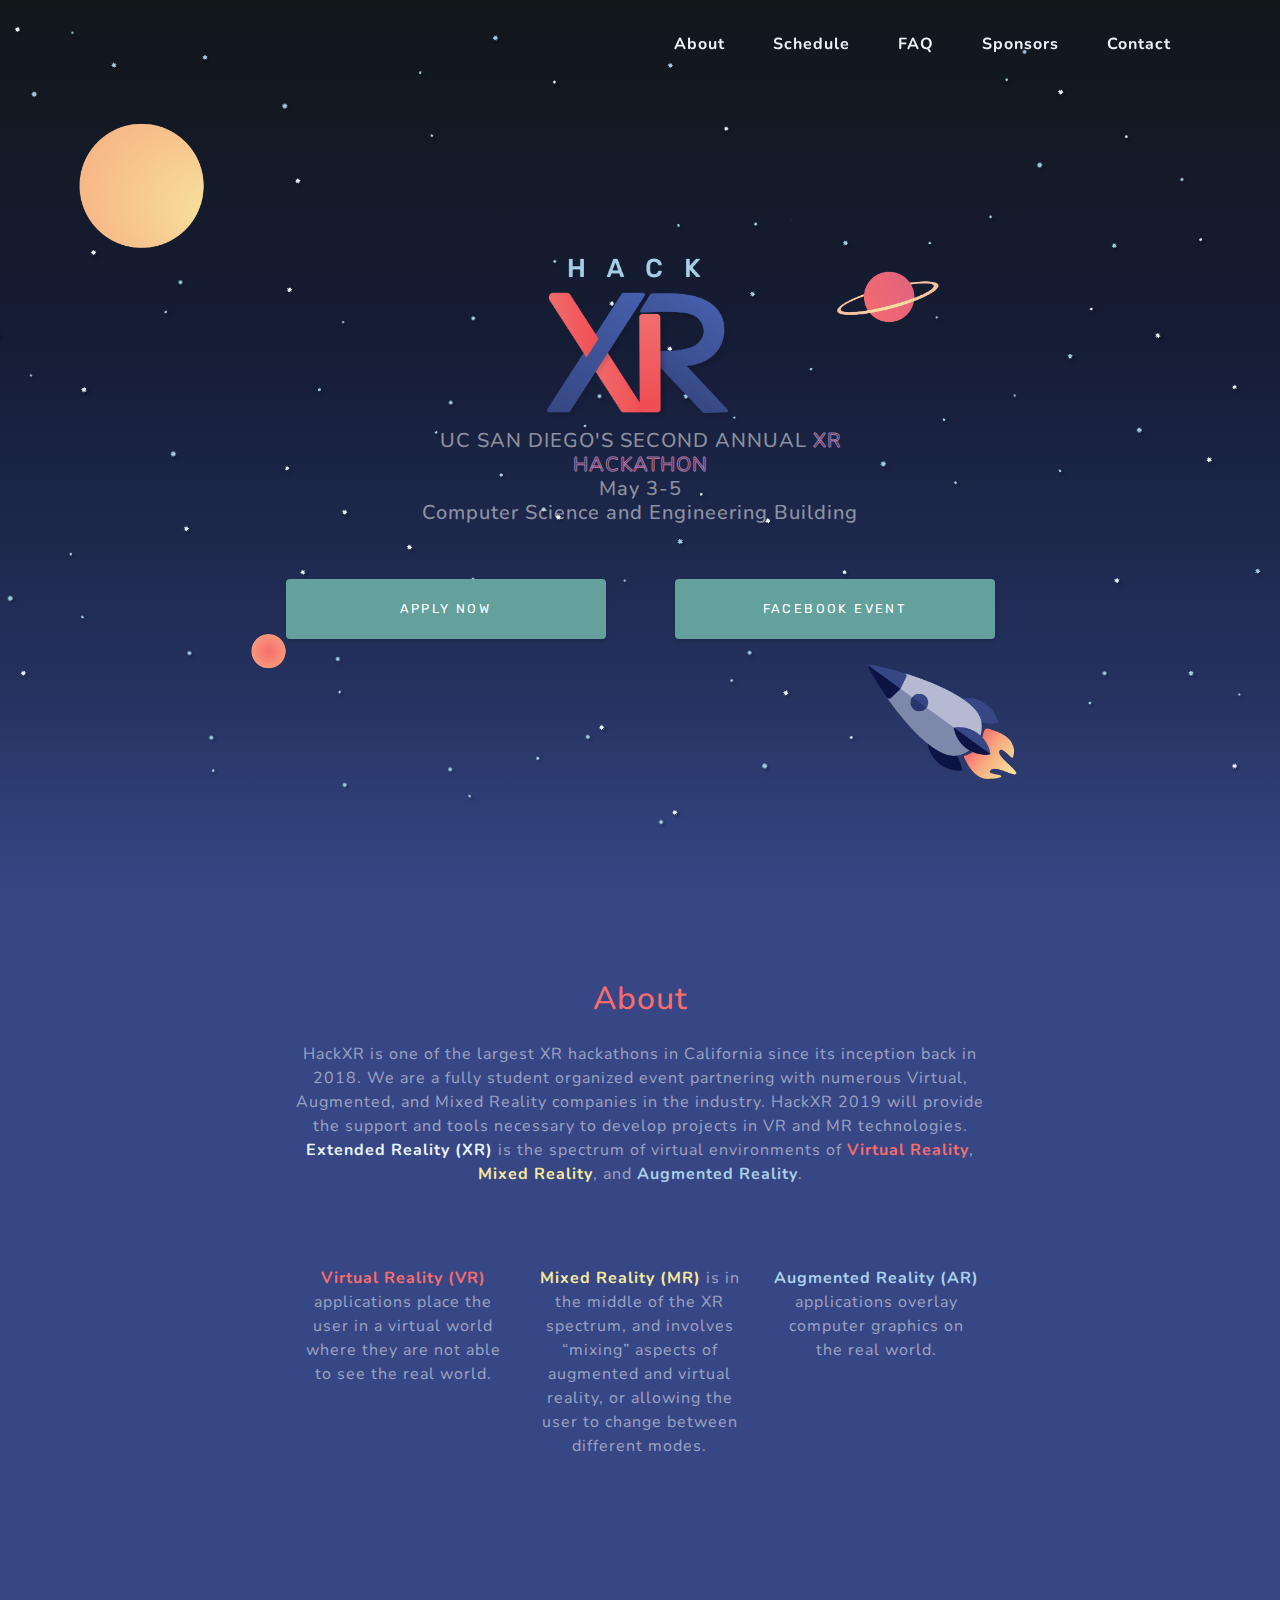
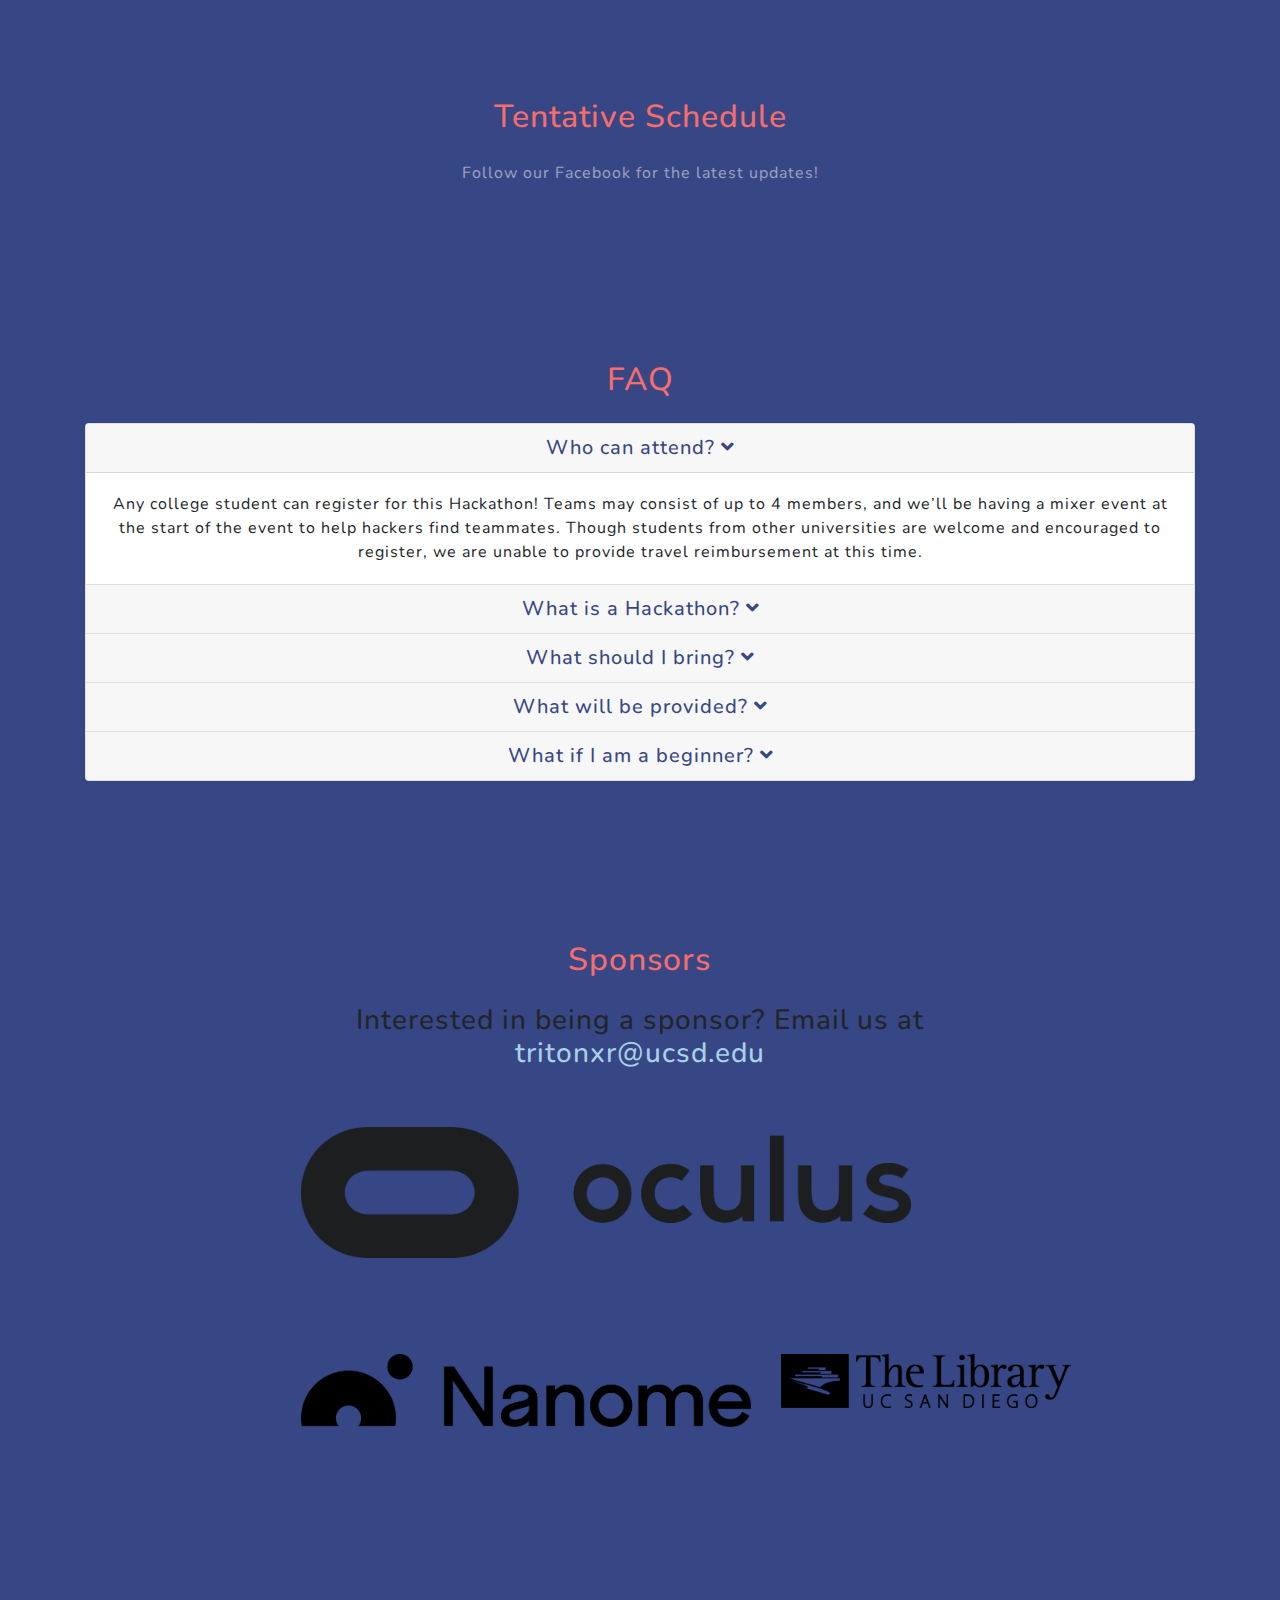
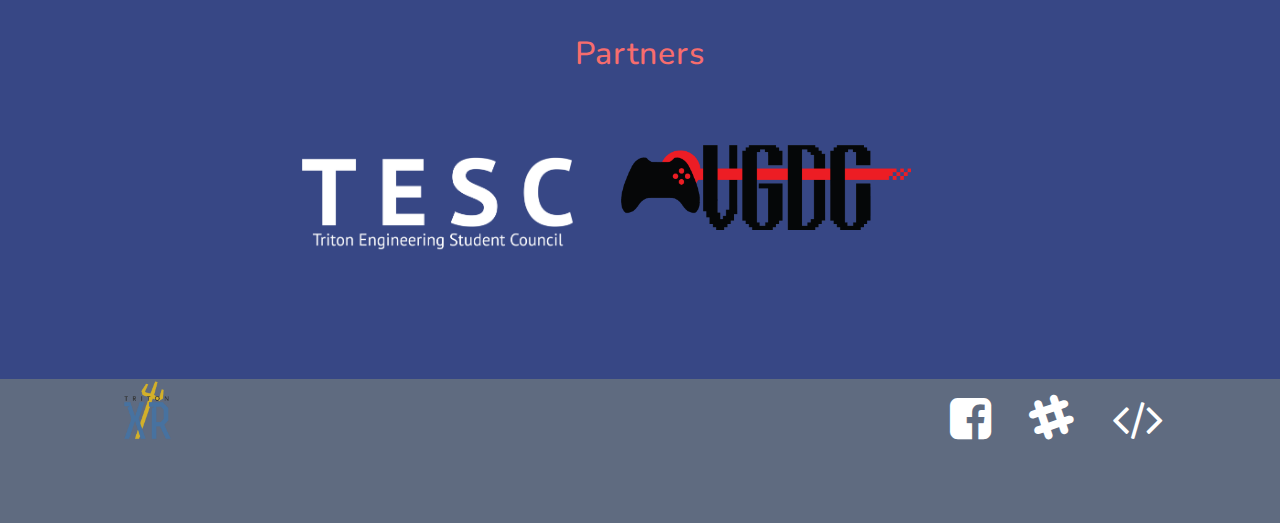
==== index.html @ b6bccaf7 "Fixing footer icons and sponsorship logos" ====
<!DOCTYPE html>
<html lang="en">
<head>
  <meta charset="utf-8">
  <meta name="viewport" content="width=device-width, initial-scale=1, shrink-to-fit=no">
  <!-- Control the behavior of search engine crawling and indexing -->
  <meta name="robots" content="index,follow"><!-- All Search Engines -->
  <meta name="googlebot" content="index,follow"><!-- Google Specific -->
  <meta name="google" content="nositelinkssearchbox">

  <meta property="og:url" content="http://hackxr.io">
  <meta property="og:title" content="HackXR 2019">
  <meta property="og:description" content="Official Website of HackXR 2019">
  <meta name="keywords" content="HackXR, HackXR 2019, hackathon, UCSD, UC, University of California San Diego, XR, VR, MR, Extended Reality, Virtual Reality, Mixed Reality, Triton XR, VR Club at UCSD" />
  <meta http-equiv="X-UA-Compatible" content="IE=edge">
  <link rel="shortcut icon" href="/favicon.ico">
  <title>HackXR 2019</title>

  <!-- Bootstrap core CSS -->
  <link href="vendor/bootstrap/css/bootstrap.min.css" rel="stylesheet">

  <!-- Custom fonts for this template -->
  <link href="vendor/fontawesome-free/css/all.min.css" rel="stylesheet">
  <link href="https://fonts.googleapis.com/css?family=Rubik" rel="stylesheet">
  <link href="http://maxcdn.bootstrapcdn.com/font-awesome/4.1.0/css/font-awesome.min.css" rel="stylesheet">
  <link href="https://fonts.googleapis.com/css?family=Nunito:200,200i,300,300i,400,400i,600,600i,700,700i,800,800i,900,900i" rel="stylesheet">

  <!-- Custom styles for this template -->
  <link href="css/grayscale.css" rel="stylesheet">
  <link href="css/style.css" rel="stylesheet">
  
  <!-- Global site tag (gtag.js) - Google Analytics -->
  <script async src="https://www.googletagmanager.com/gtag/js?id=UA-136159340-1"></script>
  <script>
    window.dataLayer = window.dataLayer || [];
    function gtag(){dataLayer.push(arguments);}
    gtag('js', new Date());
    gtag('set', {'user_id': 'USER_ID'}); // Set the user ID using signed-in user_id.

    gtag('config', 'UA-136159340-1');
  </script>

</head>

<body id="page-top">

  <!-- Navigation -->
  <nav class="navbar navbar-expand-lg navbar-light fixed-top" id="mainNav">
    <div class="container">
      <a class="navbar-brand js-scroll-trigger" href="#page-top"><img src="img/hackxr_logo.png" alt="HackXR Logo" class="logo"></a>
      <button class="navbar-toggler navbar-toggler-right" type="button" data-toggle="collapse" data-target="#navbarResponsive" aria-controls="navbarResponsive" aria-expanded="false" aria-label="Toggle navigation">
        Menu
        <i class="fas fa-bars"></i>
      </button>
      <div class="collapse navbar-collapse" id="navbarResponsive">
        <ul class="navbar-nav ml-auto">
          <li class="nav-item">
            <a class="nav-link js-scroll-trigger" href="#about">About</a>
          </li>
          <li class="nav-item">
            <a class="nav-link js-scroll-trigger" href="#schedule">Schedule</a>
          </li>
          <li class="nav-item">
            <a class="nav-link js-scroll-trigger" href="#faq">FAQ</a>
          </li>
          <li class="nav-item">
            <a class="nav-link js-scroll-trigger" href="#sponsors">Sponsors</a>
          </li>
          <li class="nav-item">
            <a class="nav-link js-scroll-trigger" href="#contact">Contact</a>
          </li>
        </ul>
      </div>
    </div>
  </nav>

  <!-- Header -->
  <header class="masthead">
    <div class="container d-flex h-100 align-items-center">
      <div class="mx-auto text-center">
        <!-- <h1 class="mx-auto my-0 text-uppercase">HackXR</h1> -->
        <img src="img/hackxr_logo.png" class="landing-logo" alt="hackXR logo">
        <h2 class="text-white-50 mx-auto mt-2 mb-5">UC SAN DIEGO'S SECOND ANNUAL <span style="-webkit-text-stroke: 1px rgb(167, 116, 164); -webkit-text-fill-color: transparent">XR HACKATHON</span><br>May 3-5<br>Computer Science and Engineering Building</h2>
        <a href="https://hackxr.typeform.com/to/Zu1Aii" class="btn btn-primary js-scroll-trigger">Apply Now</a>
        <a href="https://www.facebook.com/events/624998757956003/" class="btn btn-primary js-scroll-trigger">Facebook Event</a>
      </div>
    </div>
  </header>

  <!-- About Section -->
  <section id="about" class="about-section text-center">
    <div class="container">
      <div class="row">
        <div class="col-lg-8 mx-auto">
          <h2 class="text-heading mb-4">About</h2>
          <p class="text-white-50">HackXR is one of the largest XR hackathons in California since its inception back in 2018. We are a fully student organized event partnering with numerous Virtual, Augmented, and Mixed Reality companies in the industry. HackXR 2019 will provide the support and tools necessary to develop projects in VR and MR technologies.<br>
            <span style="color: #e9f3f8; font-weight: bold;">Extended Reality (XR) </span>is the spectrum of virtual environments of <span style="color: rgb(247, 108, 108); font-weight: bold;">Virtual Reality</span>, <span style="color: #f7e9a0; font-weight: bold;">Mixed Reality</span>, and <span style="color:#A8D0E6; font-weight: bold;">Augmented Reality</span>.
          </p>
          <div class="row">
            <p class="text-white-50 col-sm-4">
              <span style="color: #f76d6d; font-weight: bold;">Virtual Reality (VR)</span> applications place the user in a virtual world where they are not able to see the real world.
            </p>
            <p class="text-white-50 col-sm-4">
              <span style="color: #f7e9a0; font-weight: bold;">Mixed Reality (MR)</span> is in the middle of the XR spectrum, and involves “mixing” aspects of augmented and virtual reality, or allowing the user to change between different modes.
            </p>
            <p class="text-white-50 col-sm-4">
              <span style="color: #a8d1e7; font-weight: bold;">Augmented Reality (AR)</span> applications overlay computer graphics on the real world. 
            </p>
          </div>
        </div>
      <!-- <img src="img/ipad.png" class="img-fluid" alt=""> -->
      </div>
    </div>
  </section>

  <!-- Schedule Section -->
  <section id="schedule" class="schedule-section text-center">
    <div class="container">
      <div class="row">
        <div class="col-lg-8 mx-auto">
          <h2 class="text-heading mb-4">Tentative Schedule</h2>
          <p class="text-white-50">Follow our Facebook for the latest updates!<br>
        </div>
      </div>
      <!-- <img src="img/ipad.png" class="img-fluid" alt=""> -->
    </div>
  </section>

  <!-- FAQ Section -->
  <section id="faq" class="faq-section text-center">
    <div class="container">
      <h2 class="text-heading mb-4">FAQ</h2>
      <div class="accordion md-accordion" id="accordion" role="tablist" aria-multiselectable="true">
        <div class="card">
          <div class="card-header" role="tab" id="headingOne">
            <a data-toggle="collapse" data-parent="#accordion" href="#collapseOne" aria-expanded="true"
              aria-controls="collapseOne">
              <h5 class="mb-0">
                Who can attend? <i class="fas fa-angle-down rotate-icon"></i>
              </h5>
            </a>
          </div>
          <div id="collapseOne" class="collapse show" role="tabpanel" aria-labelledby="headingOne" data-parent="#accordion">
            <div class="card-body">
              Any college student can register for this Hackathon! Teams may consist of up to 4 members, and we’ll be having a mixer event at the start of the event to help hackers find teammates. Though students from other universities are welcome and encouraged to register, we are unable to provide travel reimbursement at this time. 
            </div>
          </div>
        </div>
        <div class="card">
          <div class="card-header" role="tab" id="headingTwo">
            <a class="collapsed" data-toggle="collapse" data-parent="#accordion" href="#collapseTwo" aria-expanded="false" aria-controls="collapseTwo">
              <h5 class="mb-0">
                What is a Hackathon? <i class="fas fa-angle-down rotate-icon"></i>
              </h5>
            </a>
          </div>
          <div id="collapseTwo" class="collapse" role="tabpanel" aria-labelledby="headingTwo" data-parent="#accordion">
            <div class="card-body">
              Hackathons are coding marathons that last anywhere from 12 to 36 hours. During a Hackathon, students work with a team to create an innovative project completely from scratch, with no prior work allowed. Participants are provided with food, space, mentorship, and the equipment needed to complete their projects. At the end, all attendees will present their work, and judges will award prizes to the top projects.
            </div>
          </div>
        </div>
        <div class="card">
          <div class="card-header" role="tab" id="headingThree">
            <a class="collapsed" data-toggle="collapse" data-parent="#accordion" href="#collapseThree" aria-expanded="false" aria-controls="collapseThree">
              <h5 class="mb-0">
                What should I bring? <i class="fas fa-angle-down rotate-icon"></i>
              </h5>
            </a>
          </div>
          <div id="collapseThree" class="collapse" role="tabpanel" aria-labelledby="headingThree" data-parent="#accordion">
            <div class="card-body">
              Participants should bring a valid student ID, any toiletries needed during the hackathon, a sleeping bag or pillow for rest, and an open mind! Though VR ready computers will be provided during the event for most headsets, we still recommend that students bring their own laptops as computer equipment is limited. Students will also be allowed to leave and return throughout the event for rest or any forgotten items.
            </div>
          </div>
        </div>
        <div class="card">
          <div class="card-header" role="tab" id="headingThree">
            <a class="collapsed" data-toggle="collapse" data-parent="#accordion" href="#collapseFour" aria-expanded="false" aria-controls="collapseFour">
              <h5 class="mb-0">
                What will be provided? <i class="fas fa-angle-down rotate-icon"></i>
              </h5>
            </a>
          </div>
          <div id="collapseFour" class="collapse" role="tabpanel" aria-labelledby="headingFour" data-parent="#accordion">
            <div class="card-body">
              We’ll be providing all necessary XR hardware, space, computers, and computer peripherals. Food will also be provided at regular intervals throughout the event, though students will need to eat outside of the VR Lab. Additionally, there will be VR workshops and mentors during the Hackathon.
            </div>
          </div>
        </div>
        <div class="card">
          <div class="card-header" role="tab" id="headingFive">
            <a class="collapsed" data-toggle="collapse" data-parent="#accordion" href="#collapseFive" aria-expanded="false" aria-controls="collapseFive">
              <h5 class="mb-0">
                What if I am a beginner? <i class="fas fa-angle-down rotate-icon"></i>
              </h5>
            </a>
          </div>
          <div id="collapseFive" class="collapse" role="tabpanel" aria-labelledby="headingFive" data-parent="#accordion">
            <div class="card-body">
              Don’t worry! We’ll be hosting workshops at the event where we’ll be going over everything you need to get started. Experienced XR mentors will be present 24/7 to answer your questions.<br>
              If you want to get a headstart, feel free to check out our list of tutorials on Unity, our preferred game engine. We also have workshop slides where we discuss VR specific design.
            </div>
          </div>
        </div>
      </div>
    </div>
  </section>

  <!-- Sponsors Section -->
  <section id="sponsors" class="about-section text-center">
    <div class="container-fluid">
      <div class="row">
        <div class="col-lg-8 mx-auto">
          <h2 class="text-heading mb-4">Sponsors</h2>
          <h3 class="text-center">Interested in being a sponsor? Email us at <a class="h3 email-link" href="mailto:tritonxr@ucsd.edu">tritonxr@ucsd.edu</a></h3>
          <div class="col s8 offset-s2 large">
            <a href="https://www.oculus.com/rift/" target="_blank">
              <img class="wide" id="oculus" src="./logos/oculus_logo.png">
            </a>
          </div>
          <div class="col s8 offset-s2 medium">
            <a href="https://nanome.ai/" target="_blank">
              <img class="wide" id="nanome" src="./logos/Nanome_Logo_Horizontal-Black.png">
            </a>
          </div>
          <div class="col s8 offset-s2 small">
            <a href="https://library.ucsd.edu/" target="_blank">
              <img class="wide" id="ucsd-library" src="./logos/ucsd_library.png">
            </a>
          </div>
        </div>
      <!-- <img src="img/ipad.png" class="img-fluid" alt=""> -->
      </div>
    </div>
  </section>

  <!-- Partners Section -->
  <section id="partners" class="about-section text-center">
    <div class="container-fluid">
      <div class="row">
        <div class="col-lg-8 mx-auto">
          <h2 class="text-heading mb-4">Partners</h2>
          <div class="col s8 offset-s2 small">
            <a href="https://tesc.ucsd.edu/" target="_blank">
              <img class="wide" id="tesc" src="./logos/tesc_logo.png" alt="TESC logo">
            </a>
          </div>
          <div class="col s8 offset-s2 small">
            <a href="https://www.facebook.com/groups/VGDC.UCSD/" target="_blank">
              <img class="wide" id="vgdc" src="./logos/vgdc_logo.png" alt="VGDC logo">
            </a>
          </div>
        </div>
      </div>
    </div>
  </section>

  <!-- Footer -->
  <footer class="container-fluid">
    <div class="container" style="height: 100%;">
      <div class="row">
        <div class="col-md-7">
          <div class="row py-0">
            <div class="col-sm-1 hidden-md-down">
              <a href="http://www.tritonxr.ucsd.edu" target="_blank">
                <object class="vr_logo" type="image/svg+xml" data="img/UCSD XR Logo.svg" href="https://www.tritonxr.ucsd.edu" target="_blank">Your browser does not support SVGs</object>
              </a>
            </div>
          </div>
        </div>
        <div class="col-md-5" style="text-align: right;">
          <div class="d-inline-block">
            <div class="d-inline-block">
              <a href="https://www.facebook.com/tritonxr/" class="fa fa-facebook-square fa-3x" target="_blank"></a>
            </div>
            <div class="d-inline-block">
              <a href="https://hackxr2018.slack.com/join/signup" class="fa fa-slack fa-3x" aria-hidden="true" target="_blank"></a>
            </div>
            <div class="d-inline-block">
              <a href="https://hackxr.devpost.com/" class="fa fa-code fa-3x" aria-hidden="true" target="_blank"></a>
            </div>
          </div>
        </div>
      </div>
    </div>
  </footer>

  <!-- Bootstrap core JavaScript -->
  <script src="vendor/jquery/jquery.min.js"></script>
  <script src="vendor/bootstrap/js/bootstrap.bundle.min.js"></script>

  <!-- Plugin JavaScript -->
  <script src="vendor/jquery-easing/jquery.easing.min.js"></script>

  <!-- Custom scripts for this template -->
  <script src="js/grayscale.js"></script>

</body>

</html>
---- vendor/fontawesome-free/css/all.min.css ----
.fa,.fab,.fal,.far,.fas{-moz-osx-font-smoothing:grayscale;-webkit-font-smoothing:antialiased;display:inline-block;font-style:normal;font-variant:normal;text-rendering:auto;line-height:1}.fa-lg{font-size:1.33333em;line-height:.75em;vertical-align:-.0667em}.fa-xs{font-size:.75em}.fa-sm{font-size:.875em}.fa-1x{font-size:1em}.fa-2x{font-size:2em}.fa-3x{font-size:3em}.fa-4x{font-size:4em}.fa-5x{font-size:5em}.fa-6x{font-size:6em}.fa-7x{font-size:7em}.fa-8x{font-size:8em}.fa-9x{font-size:9em}.fa-10x{font-size:10em}.fa-fw{text-align:center;width:1.25em}.fa-ul{list-style-type:none;margin-left:2.5em;padding-left:0}.fa-ul>li{position:relative}.fa-li{left:-2em;position:absolute;text-align:center;width:2em;line-height:inherit}.fa-border{border:.08em solid #eee;border-radius:.1em;padding:.2em .25em .15em}.fa-pull-left{float:left}.fa-pull-right{float:right}.fa.fa-pull-left,.fab.fa-pull-left,.fal.fa-pull-left,.far.fa-pull-left,.fas.fa-pull-left{margin-right:.3em}.fa.fa-pull-right,.fab.fa-pull-right,.fal.fa-pull-right,.far.fa-pull-right,.fas.fa-pull-right{margin-left:.3em}.fa-spin{animation:fa-spin 2s infinite linear}.fa-pulse{animation:fa-spin 1s infinite steps(8)}@keyframes fa-spin{0%{transform:rotate(0deg)}to{transform:rotate(1turn)}}.fa-rotate-90{-ms-filter:"progid:DXImageTransform.Microsoft.BasicImage(rotation=1)";transform:rotate(90deg)}.fa-rotate-180{-ms-filter:"progid:DXImageTransform.Microsoft.BasicImage(rotation=2)";transform:rotate(180deg)}.fa-rotate-270{-ms-filter:"progid:DXImageTransform.Microsoft.BasicImage(rotation=3)";transform:rotate(270deg)}.fa-flip-horizontal{-ms-filter:"progid:DXImageTransform.Microsoft.BasicImage(rotation=0, mirror=1)";transform:scaleX(-1)}.fa-flip-vertical{transform:scaleY(-1)}.fa-flip-both,.fa-flip-horizontal.fa-flip-vertical,.fa-flip-vertical{-ms-filter:"progid:DXImageTransform.Microsoft.BasicImage(rotation=2, mirror=1)"}.fa-flip-both,.fa-flip-horizontal.fa-flip-vertical{transform:scale(-1)}:root .fa-flip-both,:root .fa-flip-horizontal,:root .fa-flip-vertical,:root .fa-rotate-90,:root .fa-rotate-180,:root .fa-rotate-270{filter:none}.fa-stack{display:inline-block;height:2em;line-height:2em;position:relative;vertical-align:middle;width:2.5em}.fa-stack-1x,.fa-stack-2x{left:0;position:absolute;text-align:center;width:100%}.fa-stack-1x{line-height:inherit}.fa-stack-2x{font-size:2em}.fa-inverse{color:#fff}.fa-500px:before{content:"\f26e"}.fa-accessible-icon:before{content:"\f368"}.fa-accusoft:before{content:"\f369"}.fa-acquisitions-incorporated:before{content:"\f6af"}.fa-ad:before{content:"\f641"}.fa-address-book:before{content:"\f2b9"}.fa-address-card:before{content:"\f2bb"}.fa-adjust:before{content:"\f042"}.fa-adn:before{content:"\f170"}.fa-adobe:before{content:"\f778"}.fa-adversal:before{content:"\f36a"}.fa-affiliatetheme:before{content:"\f36b"}.fa-air-freshener:before{content:"\f5d0"}.fa-algolia:before{content:"\f36c"}.fa-align-center:before{content:"\f037"}.fa-align-justify:before{content:"\f039"}.fa-align-left:before{content:"\f036"}.fa-align-right:before{content:"\f038"}.fa-alipay:before{content:"\f642"}.fa-allergies:before{content:"\f461"}.fa-amazon:before{content:"\f270"}.fa-amazon-pay:before{content:"\f42c"}.fa-ambulance:before{content:"\f0f9"}.fa-american-sign-language-interpreting:before{content:"\f2a3"}.fa-amilia:before{content:"\f36d"}.fa-anchor:before{content:"\f13d"}.fa-android:before{content:"\f17b"}.fa-angellist:before{content:"\f209"}.fa-angle-double-down:before{content:"\f103"}.fa-angle-double-left:before{content:"\f100"}.fa-angle-double-right:before{content:"\f101"}.fa-angle-double-up:before{content:"\f102"}.fa-angle-down:before{content:"\f107"}.fa-angle-left:before{content:"\f104"}.fa-angle-right:before{content:"\f105"}.fa-angle-up:before{content:"\f106"}.fa-angry:before{content:"\f556"}.fa-angrycreative:before{content:"\f36e"}.fa-angular:before{content:"\f420"}.fa-ankh:before{content:"\f644"}.fa-app-store:before{content:"\f36f"}.fa-app-store-ios:before{content:"\f370"}.fa-apper:before{content:"\f371"}.fa-apple:before{content:"\f179"}.fa-apple-alt:before{content:"\f5d1"}.fa-apple-pay:before{content:"\f415"}.fa-archive:before{content:"\f187"}.fa-archway:before{content:"\f557"}.fa-arrow-alt-circle-down:before{content:"\f358"}.fa-arrow-alt-circle-left:before{content:"\f359"}.fa-arrow-alt-circle-right:before{content:"\f35a"}.fa-arrow-alt-circle-up:before{content:"\f35b"}.fa-arrow-circle-down:before{content:"\f0ab"}.fa-arrow-circle-left:before{content:"\f0a8"}.fa-arrow-circle-right:before{content:"\f0a9"}.fa-arrow-circle-up:before{content:"\f0aa"}.fa-arrow-down:before{content:"\f063"}.fa-arrow-left:before{content:"\f060"}.fa-arrow-right:before{content:"\f061"}.fa-arrow-up:before{content:"\f062"}.fa-arrows-alt:before{content:"\f0b2"}.fa-arrows-alt-h:before{content:"\f337"}.fa-arrows-alt-v:before{content:"\f338"}.fa-artstation:before{content:"\f77a"}.fa-assistive-listening-systems:before{content:"\f2a2"}.fa-asterisk:before{content:"\f069"}.fa-asymmetrik:before{content:"\f372"}.fa-at:before{content:"\f1fa"}.fa-atlas:before{content:"\f558"}.fa-atlassian:before{content:"\f77b"}.fa-atom:before{content:"\f5d2"}.fa-audible:before{content:"\f373"}.fa-audio-description:before{content:"\f29e"}.fa-autoprefixer:before{content:"\f41c"}.fa-avianex:before{content:"\f374"}.fa-aviato:before{content:"\f421"}.fa-award:before{content:"\f559"}.fa-aws:before{content:"\f375"}.fa-baby:before{content:"\f77c"}.fa-baby-carriage:before{content:"\f77d"}.fa-backspace:before{content:"\f55a"}.fa-backward:before{content:"\f04a"}.fa-bacon:before{content:"\f7e5"}.fa-balance-scale:before{content:"\f24e"}.fa-ban:before{content:"\f05e"}.fa-band-aid:before{content:"\f462"}.fa-bandcamp:before{content:"\f2d5"}.fa-barcode:before{content:"\f02a"}.fa-bars:before{content:"\f0c9"}.fa-baseball-ball:before{content:"\f433"}.fa-basketball-ball:before{content:"\f434"}.fa-bath:before{content:"\f2cd"}.fa-battery-empty:before{content:"\f244"}.fa-battery-full:before{content:"\f240"}.fa-battery-half:before{content:"\f242"}.fa-battery-quarter:before{content:"\f243"}.fa-battery-three-quarters:before{content:"\f241"}.fa-bed:before{content:"\f236"}.fa-beer:before{content:"\f0fc"}.fa-behance:before{content:"\f1b4"}.fa-behance-square:before{content:"\f1b5"}.fa-bell:before{content:"\f0f3"}.fa-bell-slash:before{content:"\f1f6"}.fa-bezier-curve:before{content:"\f55b"}.fa-bible:before{content:"\f647"}.fa-bicycle:before{content:"\f206"}.fa-bimobject:before{content:"\f378"}.fa-binoculars:before{content:"\f1e5"}.fa-biohazard:before{content:"\f780"}.fa-birthday-cake:before{content:"\f1fd"}.fa-bitbucket:before{content:"\f171"}.fa-bitcoin:before{content:"\f379"}.fa-bity:before{content:"\f37a"}.fa-black-tie:before{content:"\f27e"}.fa-blackberry:before{content:"\f37b"}.fa-blender:before{content:"\f517"}.fa-blender-phone:before{content:"\f6b6"}.fa-blind:before{content:"\f29d"}.fa-blog:before{content:"\f781"}.fa-blogger:before{content:"\f37c"}.fa-blogger-b:before{content:"\f37d"}.fa-bluetooth:before{content:"\f293"}.fa-bluetooth-b:before{content:"\f294"}.fa-bold:before{content:"\f032"}.fa-bolt:before{content:"\f0e7"}.fa-bomb:before{content:"\f1e2"}.fa-bone:before{content:"\f5d7"}.fa-bong:before{content:"\f55c"}.fa-book:before{content:"\f02d"}.fa-book-dead:before{content:"\f6b7"}.fa-book-medical:before{content:"\f7e6"}.fa-book-open:before{content:"\f518"}.fa-book-reader:before{content:"\f5da"}.fa-bookmark:before{content:"\f02e"}.fa-bowling-ball:before{content:"\f436"}.fa-box:before{content:"\f466"}.fa-box-open:before{content:"\f49e"}.fa-boxes:before{content:"\f468"}.fa-braille:before{content:"\f2a1"}.fa-brain:before{content:"\f5dc"}.fa-bread-slice:before{content:"\f7ec"}.fa-briefcase:before{content:"\f0b1"}.fa-briefcase-medical:before{content:"\f469"}.fa-broadcast-tower:before{content:"\f519"}.fa-broom:before{content:"\f51a"}.fa-brush:before{content:"\f55d"}.fa-btc:before{content:"\f15a"}.fa-bug:before{content:"\f188"}.fa-building:before{content:"\f1ad"}.fa-bullhorn:before{content:"\f0a1"}.fa-bullseye:before{content:"\f140"}.fa-burn:before{content:"\f46a"}.fa-buromobelexperte:before{content:"\f37f"}.fa-bus:before{content:"\f207"}.fa-bus-alt:before{content:"\f55e"}.fa-business-time:before{content:"\f64a"}.fa-buysellads:before{content:"\f20d"}.fa-calculator:before{content:"\f1ec"}.fa-calendar:before{content:"\f133"}.fa-calendar-alt:before{content:"\f073"}.fa-calendar-check:before{content:"\f274"}.fa-calendar-day:before{content:"\f783"}.fa-calendar-minus:before{content:"\f272"}.fa-calendar-plus:before{content:"\f271"}.fa-calendar-times:before{content:"\f273"}.fa-calendar-week:before{content:"\f784"}.fa-camera:before{content:"\f030"}.fa-camera-retro:before{content:"\f083"}.fa-campground:before{content:"\f6bb"}.fa-canadian-maple-leaf:before{content:"\f785"}.fa-candy-cane:before{content:"\f786"}.fa-cannabis:before{content:"\f55f"}.fa-capsules:before{content:"\f46b"}.fa-car:before{content:"\f1b9"}.fa-car-alt:before{content:"\f5de"}.fa-car-battery:before{content:"\f5df"}.fa-car-crash:before{content:"\f5e1"}.fa-car-side:before{content:"\f5e4"}.fa-caret-down:before{content:"\f0d7"}.fa-caret-left:before{content:"\f0d9"}.fa-caret-right:before{content:"\f0da"}.fa-caret-square-down:before{content:"\f150"}.fa-caret-square-left:before{content:"\f191"}.fa-caret-square-right:before{content:"\f152"}.fa-caret-square-up:before{content:"\f151"}.fa-caret-up:before{content:"\f0d8"}.fa-carrot:before{content:"\f787"}.fa-cart-arrow-down:before{content:"\f218"}.fa-cart-plus:before{content:"\f217"}.fa-cash-register:before{content:"\f788"}.fa-cat:before{content:"\f6be"}.fa-cc-amazon-pay:before{content:"\f42d"}.fa-cc-amex:before{content:"\f1f3"}.fa-cc-apple-pay:before{content:"\f416"}.fa-cc-diners-club:before{content:"\f24c"}.fa-cc-discover:before{content:"\f1f2"}.fa-cc-jcb:before{content:"\f24b"}.fa-cc-mastercard:before{content:"\f1f1"}.fa-cc-paypal:before{content:"\f1f4"}.fa-cc-stripe:before{content:"\f1f5"}.fa-cc-visa:before{content:"\f1f0"}.fa-centercode:before{content:"\f380"}.fa-centos:before{content:"\f789"}.fa-certificate:before{content:"\f0a3"}.fa-chair:before{content:"\f6c0"}.fa-chalkboard:before{content:"\f51b"}.fa-chalkboard-teacher:before{content:"\f51c"}.fa-charging-station:before{content:"\f5e7"}.fa-chart-area:before{content:"\f1fe"}.fa-chart-bar:before{content:"\f080"}.fa-chart-line:before{content:"\f201"}.fa-chart-pie:before{content:"\f200"}.fa-check:before{content:"\f00c"}.fa-check-circle:before{content:"\f058"}.fa-check-double:before{content:"\f560"}.fa-check-square:before{content:"\f14a"}.fa-cheese:before{content:"\f7ef"}.fa-chess:before{content:"\f439"}.fa-chess-bishop:before{content:"\f43a"}.fa-chess-board:before{content:"\f43c"}.fa-chess-king:before{content:"\f43f"}.fa-chess-knight:before{content:"\f441"}.fa-chess-pawn:before{content:"\f443"}.fa-chess-queen:before{content:"\f445"}.fa-chess-rook:before{content:"\f447"}.fa-chevron-circle-down:before{content:"\f13a"}.fa-chevron-circle-left:before{content:"\f137"}.fa-chevron-circle-right:before{content:"\f138"}.fa-chevron-circle-up:before{content:"\f139"}.fa-chevron-down:before{content:"\f078"}.fa-chevron-left:before{content:"\f053"}.fa-chevron-right:before{content:"\f054"}.fa-chevron-up:before{content:"\f077"}.fa-child:before{content:"\f1ae"}.fa-chrome:before{content:"\f268"}.fa-church:before{content:"\f51d"}.fa-circle:before{content:"\f111"}.fa-circle-notch:before{content:"\f1ce"}.fa-city:before{content:"\f64f"}.fa-clinic-medical:before{content:"\f7f2"}.fa-clipboard:before{content:"\f328"}.fa-clipboard-check:before{content:"\f46c"}.fa-clipboard-list:before{content:"\f46d"}.fa-clock:before{content:"\f017"}.fa-clone:before{content:"\f24d"}.fa-closed-captioning:before{content:"\f20a"}.fa-cloud:before{content:"\f0c2"}.fa-cloud-download-alt:before{content:"\f381"}.fa-cloud-meatball:before{content:"\f73b"}.fa-cloud-moon:before{content:"\f6c3"}.fa-cloud-moon-rain:before{content:"\f73c"}.fa-cloud-rain:before{content:"\f73d"}.fa-cloud-showers-heavy:before{content:"\f740"}.fa-cloud-sun:before{content:"\f6c4"}.fa-cloud-sun-rain:before{content:"\f743"}.fa-cloud-upload-alt:before{content:"\f382"}.fa-cloudscale:before{content:"\f383"}.fa-cloudsmith:before{content:"\f384"}.fa-cloudversify:before{content:"\f385"}.fa-cocktail:before{content:"\f561"}.fa-code:before{content:"\f121"}.fa-code-branch:before{content:"\f126"}.fa-codepen:before{content:"\f1cb"}.fa-codiepie:before{content:"\f284"}.fa-coffee:before{content:"\f0f4"}.fa-cog:before{content:"\f013"}.fa-cogs:before{content:"\f085"}.fa-coins:before{content:"\f51e"}.fa-columns:before{content:"\f0db"}.fa-comment:before{content:"\f075"}.fa-comment-alt:before{content:"\f27a"}.fa-comment-dollar:before{content:"\f651"}.fa-comment-dots:before{content:"\f4ad"}.fa-comment-medical:before{content:"\f7f5"}.fa-comment-slash:before{content:"\f4b3"}.fa-comments:before{content:"\f086"}.fa-comments-dollar:before{content:"\f653"}.fa-compact-disc:before{content:"\f51f"}.fa-compass:before{content:"\f14e"}.fa-compress:before{content:"\f066"}.fa-compress-arrows-alt:before{content:"\f78c"}.fa-concierge-bell:before{content:"\f562"}.fa-confluence:before{content:"\f78d"}.fa-connectdevelop:before{content:"\f20e"}.fa-contao:before{content:"\f26d"}.fa-cookie:before{content:"\f563"}.fa-cookie-bite:before{content:"\f564"}.fa-copy:before{content:"\f0c5"}.fa-copyright:before{content:"\f1f9"}.fa-couch:before{content:"\f4b8"}.fa-cpanel:before{content:"\f388"}.fa-creative-commons:before{content:"\f25e"}.fa-creative-commons-by:before{content:"\f4e7"}.fa-creative-commons-nc:before{content:"\f4e8"}.fa-creative-commons-nc-eu:before{content:"\f4e9"}.fa-creative-commons-nc-jp:before{content:"\f4ea"}.fa-creative-commons-nd:before{content:"\f4eb"}.fa-creative-commons-pd:before{content:"\f4ec"}.fa-creative-commons-pd-alt:before{content:"\f4ed"}.fa-creative-commons-remix:before{content:"\f4ee"}.fa-creative-commons-sa:before{content:"\f4ef"}.fa-creative-commons-sampling:before{content:"\f4f0"}.fa-creative-commons-sampling-plus:before{content:"\f4f1"}.fa-creative-commons-share:before{content:"\f4f2"}.fa-creative-commons-zero:before{content:"\f4f3"}.fa-credit-card:before{content:"\f09d"}.fa-critical-role:before{content:"\f6c9"}.fa-crop:before{content:"\f125"}.fa-crop-alt:before{content:"\f565"}.fa-cross:before{content:"\f654"}.fa-crosshairs:before{content:"\f05b"}.fa-crow:before{content:"\f520"}.fa-crown:before{content:"\f521"}.fa-crutch:before{content:"\f7f7"}.fa-css3:before{content:"\f13c"}.fa-css3-alt:before{content:"\f38b"}.fa-cube:before{content:"\f1b2"}.fa-cubes:before{content:"\f1b3"}.fa-cut:before{content:"\f0c4"}.fa-cuttlefish:before{content:"\f38c"}.fa-d-and-d:before{content:"\f38d"}.fa-d-and-d-beyond:before{content:"\f6ca"}.fa-dashcube:before{content:"\f210"}.fa-database:before{content:"\f1c0"}.fa-deaf:before{content:"\f2a4"}.fa-delicious:before{content:"\f1a5"}.fa-democrat:before{content:"\f747"}.fa-deploydog:before{content:"\f38e"}.fa-deskpro:before{content:"\f38f"}.fa-desktop:before{content:"\f108"}.fa-dev:before{content:"\f6cc"}.fa-deviantart:before{content:"\f1bd"}.fa-dharmachakra:before{content:"\f655"}.fa-dhl:before{content:"\f790"}.fa-diagnoses:before{content:"\f470"}.fa-diaspora:before{content:"\f791"}.fa-dice:before{content:"\f522"}.fa-dice-d20:before{content:"\f6cf"}.fa-dice-d6:before{content:"\f6d1"}.fa-dice-five:before{content:"\f523"}.fa-dice-four:before{content:"\f524"}.fa-dice-one:before{content:"\f525"}.fa-dice-six:before{content:"\f526"}.fa-dice-three:before{content:"\f527"}.fa-dice-two:before{content:"\f528"}.fa-digg:before{content:"\f1a6"}.fa-digital-ocean:before{content:"\f391"}.fa-digital-tachograph:before{content:"\f566"}.fa-directions:before{content:"\f5eb"}.fa-discord:before{content:"\f392"}.fa-discourse:before{content:"\f393"}.fa-divide:before{content:"\f529"}.fa-dizzy:before{content:"\f567"}.fa-dna:before{content:"\f471"}.fa-dochub:before{content:"\f394"}.fa-docker:before{content:"\f395"}.fa-dog:before{content:"\f6d3"}.fa-dollar-sign:before{content:"\f155"}.fa-dolly:before{content:"\f472"}.fa-dolly-flatbed:before{content:"\f474"}.fa-donate:before{content:"\f4b9"}.fa-door-closed:before{content:"\f52a"}.fa-door-open:before{content:"\f52b"}.fa-dot-circle:before{content:"\f192"}.fa-dove:before{content:"\f4ba"}.fa-download:before{content:"\f019"}.fa-draft2digital:before{content:"\f396"}.fa-drafting-compass:before{content:"\f568"}.fa-dragon:before{content:"\f6d5"}.fa-draw-polygon:before{content:"\f5ee"}.fa-dribbble:before{content:"\f17d"}.fa-dribbble-square:before{content:"\f397"}.fa-dropbox:before{content:"\f16b"}.fa-drum:before{content:"\f569"}.fa-drum-steelpan:before{content:"\f56a"}.fa-drumstick-bite:before{content:"\f6d7"}.fa-drupal:before{content:"\f1a9"}.fa-dumbbell:before{content:"\f44b"}.fa-dumpster:before{content:"\f793"}.fa-dumpster-fire:before{content:"\f794"}.fa-dungeon:before{content:"\f6d9"}.fa-dyalog:before{content:"\f399"}.fa-earlybirds:before{content:"\f39a"}.fa-ebay:before{content:"\f4f4"}.fa-edge:before{content:"\f282"}.fa-edit:before{content:"\f044"}.fa-egg:before{content:"\f7fb"}.fa-eject:before{content:"\f052"}.fa-elementor:before{content:"\f430"}.fa-ellipsis-h:before{content:"\f141"}.fa-ellipsis-v:before{content:"\f142"}.fa-ello:before{content:"\f5f1"}.fa-ember:before{content:"\f423"}.fa-empire:before{content:"\f1d1"}.fa-envelope:before{content:"\f0e0"}.fa-envelope-open:before{content:"\f2b6"}.fa-envelope-open-text:before{content:"\f658"}.fa-envelope-square:before{content:"\f199"}.fa-envira:before{content:"\f299"}.fa-equals:before{content:"\f52c"}.fa-eraser:before{content:"\f12d"}.fa-erlang:before{content:"\f39d"}.fa-ethereum:before{content:"\f42e"}.fa-ethernet:before{content:"\f796"}.fa-etsy:before{content:"\f2d7"}.fa-euro-sign:before{content:"\f153"}.fa-exchange-alt:before{content:"\f362"}.fa-exclamation:before{content:"\f12a"}.fa-exclamation-circle:before{content:"\f06a"}.fa-exclamation-triangle:before{content:"\f071"}.fa-expand:before{content:"\f065"}.fa-expand-arrows-alt:before{content:"\f31e"}.fa-expeditedssl:before{content:"\f23e"}.fa-external-link-alt:before{content:"\f35d"}.fa-external-link-square-alt:before{content:"\f360"}.fa-eye:before{content:"\f06e"}.fa-eye-dropper:before{content:"\f1fb"}.fa-eye-slash:before{content:"\f070"}.fa-facebook:before{content:"\f09a"}.fa-facebook-f:before{content:"\f39e"}.fa-facebook-messenger:before{content:"\f39f"}.fa-facebook-square:before{content:"\f082"}.fa-fantasy-flight-games:before{content:"\f6dc"}.fa-fast-backward:before{content:"\f049"}.fa-fast-forward:before{content:"\f050"}.fa-fax:before{content:"\f1ac"}.fa-feather:before{content:"\f52d"}.fa-feather-alt:before{content:"\f56b"}.fa-fedex:before{content:"\f797"}.fa-fedora:before{content:"\f798"}.fa-female:before{content:"\f182"}.fa-fighter-jet:before{content:"\f0fb"}.fa-figma:before{content:"\f799"}.fa-file:before{content:"\f15b"}.fa-file-alt:before{content:"\f15c"}.fa-file-archive:before{content:"\f1c6"}.fa-file-audio:before{content:"\f1c7"}.fa-file-code:before{content:"\f1c9"}.fa-file-contract:before{content:"\f56c"}.fa-file-csv:before{content:"\f6dd"}.fa-file-download:before{content:"\f56d"}.fa-file-excel:before{content:"\f1c3"}.fa-file-export:before{content:"\f56e"}.fa-file-image:before{content:"\f1c5"}.fa-file-import:before{content:"\f56f"}.fa-file-invoice:before{content:"\f570"}.fa-file-invoice-dollar:before{content:"\f571"}.fa-file-medical:before{content:"\f477"}.fa-file-medical-alt:before{content:"\f478"}.fa-file-pdf:before{content:"\f1c1"}.fa-file-powerpoint:before{content:"\f1c4"}.fa-file-prescription:before{content:"\f572"}.fa-file-signature:before{content:"\f573"}.fa-file-upload:before{content:"\f574"}.fa-file-video:before{content:"\f1c8"}.fa-file-word:before{content:"\f1c2"}.fa-fill:before{content:"\f575"}.fa-fill-drip:before{content:"\f576"}.fa-film:before{content:"\f008"}.fa-filter:before{content:"\f0b0"}.fa-fingerprint:before{content:"\f577"}.fa-fire:before{content:"\f06d"}.fa-fire-alt:before{content:"\f7e4"}.fa-fire-extinguisher:before{content:"\f134"}.fa-firefox:before{content:"\f269"}.fa-first-aid:before{content:"\f479"}.fa-first-order:before{content:"\f2b0"}.fa-first-order-alt:before{content:"\f50a"}.fa-firstdraft:before{content:"\f3a1"}.fa-fish:before{content:"\f578"}.fa-fist-raised:before{content:"\f6de"}.fa-flag:before{content:"\f024"}.fa-flag-checkered:before{content:"\f11e"}.fa-flag-usa:before{content:"\f74d"}.fa-flask:before{content:"\f0c3"}.fa-flickr:before{content:"\f16e"}.fa-flipboard:before{content:"\f44d"}.fa-flushed:before{content:"\f579"}.fa-fly:before{content:"\f417"}.fa-folder:before{content:"\f07b"}.fa-folder-minus:before{content:"\f65d"}.fa-folder-open:before{content:"\f07c"}.fa-folder-plus:before{content:"\f65e"}.fa-font:before{content:"\f031"}.fa-font-awesome:before{content:"\f2b4"}.fa-font-awesome-alt:before{content:"\f35c"}.fa-font-awesome-flag:before{content:"\f425"}.fa-font-awesome-logo-full:before{content:"\f4e6"}.fa-fonticons:before{content:"\f280"}.fa-fonticons-fi:before{content:"\f3a2"}.fa-football-ball:before{content:"\f44e"}.fa-fort-awesome:before{content:"\f286"}.fa-fort-awesome-alt:before{content:"\f3a3"}.fa-forumbee:before{content:"\f211"}.fa-forward:before{content:"\f04e"}.fa-foursquare:before{content:"\f180"}.fa-free-code-camp:before{content:"\f2c5"}.fa-freebsd:before{content:"\f3a4"}.fa-frog:before{content:"\f52e"}.fa-frown:before{content:"\f119"}.fa-frown-open:before{content:"\f57a"}.fa-fulcrum:before{content:"\f50b"}.fa-funnel-dollar:before{content:"\f662"}.fa-futbol:before{content:"\f1e3"}.fa-galactic-republic:before{content:"\f50c"}.fa-galactic-senate:before{content:"\f50d"}.fa-gamepad:before{content:"\f11b"}.fa-gas-pump:before{content:"\f52f"}.fa-gavel:before{content:"\f0e3"}.fa-gem:before{content:"\f3a5"}.fa-genderless:before{content:"\f22d"}.fa-get-pocket:before{content:"\f265"}.fa-gg:before{content:"\f260"}.fa-gg-circle:before{content:"\f261"}.fa-ghost:before{content:"\f6e2"}.fa-gift:before{content:"\f06b"}.fa-gifts:before{content:"\f79c"}.fa-git:before{content:"\f1d3"}.fa-git-square:before{content:"\f1d2"}.fa-github:before{content:"\f09b"}.fa-github-alt:before{content:"\f113"}.fa-github-square:before{content:"\f092"}.fa-gitkraken:before{content:"\f3a6"}.fa-gitlab:before{content:"\f296"}.fa-gitter:before{content:"\f426"}.fa-glass-cheers:before{content:"\f79f"}.fa-glass-martini:before{content:"\f000"}.fa-glass-martini-alt:before{content:"\f57b"}.fa-glass-whiskey:before{content:"\f7a0"}.fa-glasses:before{content:"\f530"}.fa-glide:before{content:"\f2a5"}.fa-glide-g:before{content:"\f2a6"}.fa-globe:before{content:"\f0ac"}.fa-globe-africa:before{content:"\f57c"}.fa-globe-americas:before{content:"\f57d"}.fa-globe-asia:before{content:"\f57e"}.fa-globe-europe:before{content:"\f7a2"}.fa-gofore:before{content:"\f3a7"}.fa-golf-ball:before{content:"\f450"}.fa-goodreads:before{content:"\f3a8"}.fa-goodreads-g:before{content:"\f3a9"}.fa-google:before{content:"\f1a0"}.fa-google-drive:before{content:"\f3aa"}.fa-google-play:before{content:"\f3ab"}.fa-google-plus:before{content:"\f2b3"}.fa-google-plus-g:before{content:"\f0d5"}.fa-google-plus-square:before{content:"\f0d4"}.fa-google-wallet:before{content:"\f1ee"}.fa-gopuram:before{content:"\f664"}.fa-graduation-cap:before{content:"\f19d"}.fa-gratipay:before{content:"\f184"}.fa-grav:before{content:"\f2d6"}.fa-greater-than:before{content:"\f531"}.fa-greater-than-equal:before{content:"\f532"}.fa-grimace:before{content:"\f57f"}.fa-grin:before{content:"\f580"}.fa-grin-alt:before{content:"\f581"}.fa-grin-beam:before{content:"\f582"}.fa-grin-beam-sweat:before{content:"\f583"}.fa-grin-hearts:before{content:"\f584"}.fa-grin-squint:before{content:"\f585"}.fa-grin-squint-tears:before{content:"\f586"}.fa-grin-stars:before{content:"\f587"}.fa-grin-tears:before{content:"\f588"}.fa-grin-tongue:before{content:"\f589"}.fa-grin-tongue-squint:before{content:"\f58a"}.fa-grin-tongue-wink:before{content:"\f58b"}.fa-grin-wink:before{content:"\f58c"}.fa-grip-horizontal:before{content:"\f58d"}.fa-grip-lines:before{content:"\f7a4"}.fa-grip-lines-vertical:before{content:"\f7a5"}.fa-grip-vertical:before{content:"\f58e"}.fa-gripfire:before{content:"\f3ac"}.fa-grunt:before{content:"\f3ad"}.fa-guitar:before{content:"\f7a6"}.fa-gulp:before{content:"\f3ae"}.fa-h-square:before{content:"\f0fd"}.fa-hacker-news:before{content:"\f1d4"}.fa-hacker-news-square:before{content:"\f3af"}.fa-hackerrank:before{content:"\f5f7"}.fa-hamburger:before{content:"\f805"}.fa-hammer:before{content:"\f6e3"}.fa-hamsa:before{content:"\f665"}.fa-hand-holding:before{content:"\f4bd"}.fa-hand-holding-heart:before{content:"\f4be"}.fa-hand-holding-usd:before{content:"\f4c0"}.fa-hand-lizard:before{content:"\f258"}.fa-hand-middle-finger:before{content:"\f806"}.fa-hand-paper:before{content:"\f256"}.fa-hand-peace:before{content:"\f25b"}.fa-hand-point-down:before{content:"\f0a7"}.fa-hand-point-left:before{content:"\f0a5"}.fa-hand-point-right:before{content:"\f0a4"}.fa-hand-point-up:before{content:"\f0a6"}.fa-hand-pointer:before{content:"\f25a"}.fa-hand-rock:before{content:"\f255"}.fa-hand-scissors:before{content:"\f257"}.fa-hand-spock:before{content:"\f259"}.fa-hands:before{content:"\f4c2"}.fa-hands-helping:before{content:"\f4c4"}.fa-handshake:before{content:"\f2b5"}.fa-hanukiah:before{content:"\f6e6"}.fa-hard-hat:before{content:"\f807"}.fa-hashtag:before{content:"\f292"}.fa-hat-wizard:before{content:"\f6e8"}.fa-haykal:before{content:"\f666"}.fa-hdd:before{content:"\f0a0"}.fa-heading:before{content:"\f1dc"}.fa-headphones:before{content:"\f025"}.fa-headphones-alt:before{content:"\f58f"}.fa-headset:before{content:"\f590"}.fa-heart:before{content:"\f004"}.fa-heart-broken:before{content:"\f7a9"}.fa-heartbeat:before{content:"\f21e"}.fa-helicopter:before{content:"\f533"}.fa-highlighter:before{content:"\f591"}.fa-hiking:before{content:"\f6ec"}.fa-hippo:before{content:"\f6ed"}.fa-hips:before{content:"\f452"}.fa-hire-a-helper:before{content:"\f3b0"}.fa-history:before{content:"\f1da"}.fa-hockey-puck:before{content:"\f453"}.fa-holly-berry:before{content:"\f7aa"}.fa-home:before{content:"\f015"}.fa-hooli:before{content:"\f427"}.fa-hornbill:before{content:"\f592"}.fa-horse:before{content:"\f6f0"}.fa-horse-head:before{content:"\f7ab"}.fa-hospital:before{content:"\f0f8"}.fa-hospital-alt:before{content:"\f47d"}.fa-hospital-symbol:before{content:"\f47e"}.fa-hot-tub:before{content:"\f593"}.fa-hotdog:before{content:"\f80f"}.fa-hotel:before{content:"\f594"}.fa-hotjar:before{content:"\f3b1"}.fa-hourglass:before{content:"\f254"}.fa-hourglass-end:before{content:"\f253"}.fa-hourglass-half:before{content:"\f252"}.fa-hourglass-start:before{content:"\f251"}.fa-house-damage:before{content:"\f6f1"}.fa-houzz:before{content:"\f27c"}.fa-hryvnia:before{content:"\f6f2"}.fa-html5:before{content:"\f13b"}.fa-hubspot:before{content:"\f3b2"}.fa-i-cursor:before{content:"\f246"}.fa-ice-cream:before{content:"\f810"}.fa-icicles:before{content:"\f7ad"}.fa-id-badge:before{content:"\f2c1"}.fa-id-card:before{content:"\f2c2"}.fa-id-card-alt:before{content:"\f47f"}.fa-igloo:before{content:"\f7ae"}.fa-image:before{content:"\f03e"}.fa-images:before{content:"\f302"}.fa-imdb:before{content:"\f2d8"}.fa-inbox:before{content:"\f01c"}.fa-indent:before{content:"\f03c"}.fa-industry:before{content:"\f275"}.fa-infinity:before{content:"\f534"}.fa-info:before{content:"\f129"}.fa-info-circle:before{content:"\f05a"}.fa-instagram:before{content:"\f16d"}.fa-intercom:before{content:"\f7af"}.fa-internet-explorer:before{content:"\f26b"}.fa-invision:before{content:"\f7b0"}.fa-ioxhost:before{content:"\f208"}.fa-italic:before{content:"\f033"}.fa-itunes:before{content:"\f3b4"}.fa-itunes-note:before{content:"\f3b5"}.fa-java:before{content:"\f4e4"}.fa-jedi:before{content:"\f669"}.fa-jedi-order:before{content:"\f50e"}.fa-jenkins:before{content:"\f3b6"}.fa-jira:before{content:"\f7b1"}.fa-joget:before{content:"\f3b7"}.fa-joint:before{content:"\f595"}.fa-joomla:before{content:"\f1aa"}.fa-journal-whills:before{content:"\f66a"}.fa-js:before{content:"\f3b8"}.fa-js-square:before{content:"\f3b9"}.fa-jsfiddle:before{content:"\f1cc"}.fa-kaaba:before{content:"\f66b"}.fa-kaggle:before{content:"\f5fa"}.fa-key:before{content:"\f084"}.fa-keybase:before{content:"\f4f5"}.fa-keyboard:before{content:"\f11c"}.fa-keycdn:before{content:"\f3ba"}.fa-khanda:before{content:"\f66d"}.fa-kickstarter:before{content:"\f3bb"}.fa-kickstarter-k:before{content:"\f3bc"}.fa-kiss:before{content:"\f596"}.fa-kiss-beam:before{content:"\f597"}.fa-kiss-wink-heart:before{content:"\f598"}.fa-kiwi-bird:before{content:"\f535"}.fa-korvue:before{content:"\f42f"}.fa-landmark:before{content:"\f66f"}.fa-language:before{content:"\f1ab"}.fa-laptop:before{content:"\f109"}.fa-laptop-code:before{content:"\f5fc"}.fa-laptop-medical:before{content:"\f812"}.fa-laravel:before{content:"\f3bd"}.fa-lastfm:before{content:"\f202"}.fa-lastfm-square:before{content:"\f203"}.fa-laugh:before{content:"\f599"}.fa-laugh-beam:before{content:"\f59a"}.fa-laugh-squint:before{content:"\f59b"}.fa-laugh-wink:before{content:"\f59c"}.fa-layer-group:before{content:"\f5fd"}.fa-leaf:before{content:"\f06c"}.fa-leanpub:before{content:"\f212"}.fa-lemon:before{content:"\f094"}.fa-less:before{content:"\f41d"}.fa-less-than:before{content:"\f536"}.fa-less-than-equal:before{content:"\f537"}.fa-level-down-alt:before{content:"\f3be"}.fa-level-up-alt:before{content:"\f3bf"}.fa-life-ring:before{content:"\f1cd"}.fa-lightbulb:before{content:"\f0eb"}.fa-line:before{content:"\f3c0"}.fa-link:before{content:"\f0c1"}.fa-linkedin:before{content:"\f08c"}.fa-linkedin-in:before{content:"\f0e1"}.fa-linode:before{content:"\f2b8"}.fa-linux:before{content:"\f17c"}.fa-lira-sign:before{content:"\f195"}.fa-list:before{content:"\f03a"}.fa-list-alt:before{content:"\f022"}.fa-list-ol:before{content:"\f0cb"}.fa-list-ul:before{content:"\f0ca"}.fa-location-arrow:before{content:"\f124"}.fa-lock:before{content:"\f023"}.fa-lock-open:before{content:"\f3c1"}.fa-long-arrow-alt-down:before{content:"\f309"}.fa-long-arrow-alt-left:before{content:"\f30a"}.fa-long-arrow-alt-right:before{content:"\f30b"}.fa-long-arrow-alt-up:before{content:"\f30c"}.fa-low-vision:before{content:"\f2a8"}.fa-luggage-cart:before{content:"\f59d"}.fa-lyft:before{content:"\f3c3"}.fa-magento:before{content:"\f3c4"}.fa-magic:before{content:"\f0d0"}.fa-magnet:before{content:"\f076"}.fa-mail-bulk:before{content:"\f674"}.fa-mailchimp:before{content:"\f59e"}.fa-male:before{content:"\f183"}.fa-mandalorian:before{content:"\f50f"}.fa-map:before{content:"\f279"}.fa-map-marked:before{content:"\f59f"}.fa-map-marked-alt:before{content:"\f5a0"}.fa-map-marker:before{content:"\f041"}.fa-map-marker-alt:before{content:"\f3c5"}.fa-map-pin:before{content:"\f276"}.fa-map-signs:before{content:"\f277"}.fa-markdown:before{content:"\f60f"}.fa-marker:before{content:"\f5a1"}.fa-mars:before{content:"\f222"}.fa-mars-double:before{content:"\f227"}.fa-mars-stroke:before{content:"\f229"}.fa-mars-stroke-h:before{content:"\f22b"}.fa-mars-stroke-v:before{content:"\f22a"}.fa-mask:before{content:"\f6fa"}.fa-mastodon:before{content:"\f4f6"}.fa-maxcdn:before{content:"\f136"}.fa-medal:before{content:"\f5a2"}.fa-medapps:before{content:"\f3c6"}.fa-medium:before{content:"\f23a"}.fa-medium-m:before{content:"\f3c7"}.fa-medkit:before{content:"\f0fa"}.fa-medrt:before{content:"\f3c8"}.fa-meetup:before{content:"\f2e0"}.fa-megaport:before{content:"\f5a3"}.fa-meh:before{content:"\f11a"}.fa-meh-blank:before{content:"\f5a4"}.fa-meh-rolling-eyes:before{content:"\f5a5"}.fa-memory:before{content:"\f538"}.fa-mendeley:before{content:"\f7b3"}.fa-menorah:before{content:"\f676"}.fa-mercury:before{content:"\f223"}.fa-meteor:before{content:"\f753"}.fa-microchip:before{content:"\f2db"}.fa-microphone:before{content:"\f130"}.fa-microphone-alt:before{content:"\f3c9"}.fa-microphone-alt-slash:before{content:"\f539"}.fa-microphone-slash:before{content:"\f131"}.fa-microscope:before{content:"\f610"}.fa-microsoft:before{content:"\f3ca"}.fa-minus:before{content:"\f068"}.fa-minus-circle:before{content:"\f056"}.fa-minus-square:before{content:"\f146"}.fa-mitten:before{content:"\f7b5"}.fa-mix:before{content:"\f3cb"}.fa-mixcloud:before{content:"\f289"}.fa-mizuni:before{content:"\f3cc"}.fa-mobile:before{content:"\f10b"}.fa-mobile-alt:before{content:"\f3cd"}.fa-modx:before{content:"\f285"}.fa-monero:before{content:"\f3d0"}.fa-money-bill:before{content:"\f0d6"}.fa-money-bill-alt:before{content:"\f3d1"}.fa-money-bill-wave:before{content:"\f53a"}.fa-money-bill-wave-alt:before{content:"\f53b"}.fa-money-check:before{content:"\f53c"}.fa-money-check-alt:before{content:"\f53d"}.fa-monument:before{content:"\f5a6"}.fa-moon:before{content:"\f186"}.fa-mortar-pestle:before{content:"\f5a7"}.fa-mosque:before{content:"\f678"}.fa-motorcycle:before{content:"\f21c"}.fa-mountain:before{content:"\f6fc"}.fa-mouse-pointer:before{content:"\f245"}.fa-mug-hot:before{content:"\f7b6"}.fa-music:before{content:"\f001"}.fa-napster:before{content:"\f3d2"}.fa-neos:before{content:"\f612"}.fa-network-wired:before{content:"\f6ff"}.fa-neuter:before{content:"\f22c"}.fa-newspaper:before{content:"\f1ea"}.fa-nimblr:before{content:"\f5a8"}.fa-nintendo-switch:before{content:"\f418"}.fa-node:before{content:"\f419"}.fa-node-js:before{content:"\f3d3"}.fa-not-equal:before{content:"\f53e"}.fa-notes-medical:before{content:"\f481"}.fa-npm:before{content:"\f3d4"}.fa-ns8:before{content:"\f3d5"}.fa-nutritionix:before{content:"\f3d6"}.fa-object-group:before{content:"\f247"}.fa-object-ungroup:before{content:"\f248"}.fa-odnoklassniki:before{content:"\f263"}.fa-odnoklassniki-square:before{content:"\f264"}.fa-oil-can:before{content:"\f613"}.fa-old-republic:before{content:"\f510"}.fa-om:before{content:"\f679"}.fa-opencart:before{content:"\f23d"}.fa-openid:before{content:"\f19b"}.fa-opera:before{content:"\f26a"}.fa-optin-monster:before{content:"\f23c"}.fa-osi:before{content:"\f41a"}.fa-otter:before{content:"\f700"}.fa-outdent:before{content:"\f03b"}.fa-page4:before{content:"\f3d7"}.fa-pagelines:before{content:"\f18c"}.fa-pager:before{content:"\f815"}.fa-paint-brush:before{content:"\f1fc"}.fa-paint-roller:before{content:"\f5aa"}.fa-palette:before{content:"\f53f"}.fa-palfed:before{content:"\f3d8"}.fa-pallet:before{content:"\f482"}.fa-paper-plane:before{content:"\f1d8"}.fa-paperclip:before{content:"\f0c6"}.fa-parachute-box:before{content:"\f4cd"}.fa-paragraph:before{content:"\f1dd"}.fa-parking:before{content:"\f540"}.fa-passport:before{content:"\f5ab"}.fa-pastafarianism:before{content:"\f67b"}.fa-paste:before{content:"\f0ea"}.fa-patreon:before{content:"\f3d9"}.fa-pause:before{content:"\f04c"}.fa-pause-circle:before{content:"\f28b"}.fa-paw:before{content:"\f1b0"}.fa-paypal:before{content:"\f1ed"}.fa-peace:before{content:"\f67c"}.fa-pen:before{content:"\f304"}.fa-pen-alt:before{content:"\f305"}.fa-pen-fancy:before{content:"\f5ac"}.fa-pen-nib:before{content:"\f5ad"}.fa-pen-square:before{content:"\f14b"}.fa-pencil-alt:before{content:"\f303"}.fa-pencil-ruler:before{content:"\f5ae"}.fa-penny-arcade:before{content:"\f704"}.fa-people-carry:before{content:"\f4ce"}.fa-pepper-hot:before{content:"\f816"}.fa-percent:before{content:"\f295"}.fa-percentage:before{content:"\f541"}.fa-periscope:before{content:"\f3da"}.fa-person-booth:before{content:"\f756"}.fa-phabricator:before{content:"\f3db"}.fa-phoenix-framework:before{content:"\f3dc"}.fa-phoenix-squadron:before{content:"\f511"}.fa-phone:before{content:"\f095"}.fa-phone-slash:before{content:"\f3dd"}.fa-phone-square:before{content:"\f098"}.fa-phone-volume:before{content:"\f2a0"}.fa-php:before{content:"\f457"}.fa-pied-piper:before{content:"\f2ae"}.fa-pied-piper-alt:before{content:"\f1a8"}.fa-pied-piper-hat:before{content:"\f4e5"}.fa-pied-piper-pp:before{content:"\f1a7"}.fa-piggy-bank:before{content:"\f4d3"}.fa-pills:before{content:"\f484"}.fa-pinterest:before{content:"\f0d2"}.fa-pinterest-p:before{content:"\f231"}.fa-pinterest-square:before{content:"\f0d3"}.fa-pizza-slice:before{content:"\f818"}.fa-place-of-worship:before{content:"\f67f"}.fa-plane:before{content:"\f072"}.fa-plane-arrival:before{content:"\f5af"}.fa-plane-departure:before{content:"\f5b0"}.fa-play:before{content:"\f04b"}.fa-play-circle:before{content:"\f144"}.fa-playstation:before{content:"\f3df"}.fa-plug:before{content:"\f1e6"}.fa-plus:before{content:"\f067"}.fa-plus-circle:before{content:"\f055"}.fa-plus-square:before{content:"\f0fe"}.fa-podcast:before{content:"\f2ce"}.fa-poll:before{content:"\f681"}.fa-poll-h:before{content:"\f682"}.fa-poo:before{content:"\f2fe"}.fa-poo-storm:before{content:"\f75a"}.fa-poop:before{content:"\f619"}.fa-portrait:before{content:"\f3e0"}.fa-pound-sign:before{content:"\f154"}.fa-power-off:before{content:"\f011"}.fa-pray:before{content:"\f683"}.fa-praying-hands:before{content:"\f684"}.fa-prescription:before{content:"\f5b1"}.fa-prescription-bottle:before{content:"\f485"}.fa-prescription-bottle-alt:before{content:"\f486"}.fa-print:before{content:"\f02f"}.fa-procedures:before{content:"\f487"}.fa-product-hunt:before{content:"\f288"}.fa-project-diagram:before{content:"\f542"}.fa-pushed:before{content:"\f3e1"}.fa-puzzle-piece:before{content:"\f12e"}.fa-python:before{content:"\f3e2"}.fa-qq:before{content:"\f1d6"}.fa-qrcode:before{content:"\f029"}.fa-question:before{content:"\f128"}.fa-question-circle:before{content:"\f059"}.fa-quidditch:before{content:"\f458"}.fa-quinscape:before{content:"\f459"}.fa-quora:before{content:"\f2c4"}.fa-quote-left:before{content:"\f10d"}.fa-quote-right:before{content:"\f10e"}.fa-quran:before{content:"\f687"}.fa-r-project:before{content:"\f4f7"}.fa-radiation:before{content:"\f7b9"}.fa-radiation-alt:before{content:"\f7ba"}.fa-rainbow:before{content:"\f75b"}.fa-random:before{content:"\f074"}.fa-raspberry-pi:before{content:"\f7bb"}.fa-ravelry:before{content:"\f2d9"}.fa-react:before{content:"\f41b"}.fa-reacteurope:before{content:"\f75d"}.fa-readme:before{content:"\f4d5"}.fa-rebel:before{content:"\f1d0"}.fa-receipt:before{content:"\f543"}.fa-recycle:before{content:"\f1b8"}.fa-red-river:before{content:"\f3e3"}.fa-reddit:before{content:"\f1a1"}.fa-reddit-alien:before{content:"\f281"}.fa-reddit-square:before{content:"\f1a2"}.fa-redhat:before{content:"\f7bc"}.fa-redo:before{content:"\f01e"}.fa-redo-alt:before{content:"\f2f9"}.fa-registered:before{content:"\f25d"}.fa-renren:before{content:"\f18b"}.fa-reply:before{content:"\f3e5"}.fa-reply-all:before{content:"\f122"}.fa-replyd:before{content:"\f3e6"}.fa-republican:before{content:"\f75e"}.fa-researchgate:before{content:"\f4f8"}.fa-resolving:before{content:"\f3e7"}.fa-restroom:before{content:"\f7bd"}.fa-retweet:before{content:"\f079"}.fa-rev:before{content:"\f5b2"}.fa-ribbon:before{content:"\f4d6"}.fa-ring:before{content:"\f70b"}.fa-road:before{content:"\f018"}.fa-robot:before{content:"\f544"}.fa-rocket:before{content:"\f135"}.fa-rocketchat:before{content:"\f3e8"}.fa-rockrms:before{content:"\f3e9"}.fa-route:before{content:"\f4d7"}.fa-rss:before{content:"\f09e"}.fa-rss-square:before{content:"\f143"}.fa-ruble-sign:before{content:"\f158"}.fa-ruler:before{content:"\f545"}.fa-ruler-combined:before{content:"\f546"}.fa-ruler-horizontal:before{content:"\f547"}.fa-ruler-vertical:before{content:"\f548"}.fa-running:before{content:"\f70c"}.fa-rupee-sign:before{content:"\f156"}.fa-sad-cry:before{content:"\f5b3"}.fa-sad-tear:before{content:"\f5b4"}.fa-safari:before{content:"\f267"}.fa-sass:before{content:"\f41e"}.fa-satellite:before{content:"\f7bf"}.fa-satellite-dish:before{content:"\f7c0"}.fa-save:before{content:"\f0c7"}.fa-schlix:before{content:"\f3ea"}.fa-school:before{content:"\f549"}.fa-screwdriver:before{content:"\f54a"}.fa-scribd:before{content:"\f28a"}.fa-scroll:before{content:"\f70e"}.fa-sd-card:before{content:"\f7c2"}.fa-search:before{content:"\f002"}.fa-search-dollar:before{content:"\f688"}.fa-search-location:before{content:"\f689"}.fa-search-minus:before{content:"\f010"}.fa-search-plus:before{content:"\f00e"}.fa-searchengin:before{content:"\f3eb"}.fa-seedling:before{content:"\f4d8"}.fa-sellcast:before{content:"\f2da"}.fa-sellsy:before{content:"\f213"}.fa-server:before{content:"\f233"}.fa-servicestack:before{content:"\f3ec"}.fa-shapes:before{content:"\f61f"}.fa-share:before{content:"\f064"}.fa-share-alt:before{content:"\f1e0"}.fa-share-alt-square:before{content:"\f1e1"}.fa-share-square:before{content:"\f14d"}.fa-shekel-sign:before{content:"\f20b"}.fa-shield-alt:before{content:"\f3ed"}.fa-ship:before{content:"\f21a"}.fa-shipping-fast:before{content:"\f48b"}.fa-shirtsinbulk:before{content:"\f214"}.fa-shoe-prints:before{content:"\f54b"}.fa-shopping-bag:before{content:"\f290"}.fa-shopping-basket:before{content:"\f291"}.fa-shopping-cart:before{content:"\f07a"}.fa-shopware:before{content:"\f5b5"}.fa-shower:before{content:"\f2cc"}.fa-shuttle-van:before{content:"\f5b6"}.fa-sign:before{content:"\f4d9"}.fa-sign-in-alt:before{content:"\f2f6"}.fa-sign-language:before{content:"\f2a7"}.fa-sign-out-alt:before{content:"\f2f5"}.fa-signal:before{content:"\f012"}.fa-signature:before{content:"\f5b7"}.fa-sim-card:before{content:"\f7c4"}.fa-simplybuilt:before{content:"\f215"}.fa-sistrix:before{content:"\f3ee"}.fa-sitemap:before{content:"\f0e8"}.fa-sith:before{content:"\f512"}.fa-skating:before{content:"\f7c5"}.fa-sketch:before{content:"\f7c6"}.fa-skiing:before{content:"\f7c9"}.fa-skiing-nordic:before{content:"\f7ca"}.fa-skull:before{content:"\f54c"}.fa-skull-crossbones:before{content:"\f714"}.fa-skyatlas:before{content:"\f216"}.fa-skype:before{content:"\f17e"}.fa-slack:before{content:"\f198"}.fa-slack-hash:before{content:"\f3ef"}.fa-slash:before{content:"\f715"}.fa-sleigh:before{content:"\f7cc"}.fa-sliders-h:before{content:"\f1de"}.fa-slideshare:before{content:"\f1e7"}.fa-smile:before{content:"\f118"}.fa-smile-beam:before{content:"\f5b8"}.fa-smile-wink:before{content:"\f4da"}.fa-smog:before{content:"\f75f"}.fa-smoking:before{content:"\f48d"}.fa-smoking-ban:before{content:"\f54d"}.fa-sms:before{content:"\f7cd"}.fa-snapchat:before{content:"\f2ab"}.fa-snapchat-ghost:before{content:"\f2ac"}.fa-snapchat-square:before{content:"\f2ad"}.fa-snowboarding:before{content:"\f7ce"}.fa-snowflake:before{content:"\f2dc"}.fa-snowman:before{content:"\f7d0"}.fa-snowplow:before{content:"\f7d2"}.fa-socks:before{content:"\f696"}.fa-solar-panel:before{content:"\f5ba"}.fa-sort:before{content:"\f0dc"}.fa-sort-alpha-down:before{content:"\f15d"}.fa-sort-alpha-up:before{content:"\f15e"}.fa-sort-amount-down:before{content:"\f160"}.fa-sort-amount-up:before{content:"\f161"}.fa-sort-down:before{content:"\f0dd"}.fa-sort-numeric-down:before{content:"\f162"}.fa-sort-numeric-up:before{content:"\f163"}.fa-sort-up:before{content:"\f0de"}.fa-soundcloud:before{content:"\f1be"}.fa-sourcetree:before{content:"\f7d3"}.fa-spa:before{content:"\f5bb"}.fa-space-shuttle:before{content:"\f197"}.fa-speakap:before{content:"\f3f3"}.fa-spider:before{content:"\f717"}.fa-spinner:before{content:"\f110"}.fa-splotch:before{content:"\f5bc"}.fa-spotify:before{content:"\f1bc"}.fa-spray-can:before{content:"\f5bd"}.fa-square:before{content:"\f0c8"}.fa-square-full:before{content:"\f45c"}.fa-square-root-alt:before{content:"\f698"}.fa-squarespace:before{content:"\f5be"}.fa-stack-exchange:before{content:"\f18d"}.fa-stack-overflow:before{content:"\f16c"}.fa-stamp:before{content:"\f5bf"}.fa-star:before{content:"\f005"}.fa-star-and-crescent:before{content:"\f699"}.fa-star-half:before{content:"\f089"}.fa-star-half-alt:before{content:"\f5c0"}.fa-star-of-david:before{content:"\f69a"}.fa-star-of-life:before{content:"\f621"}.fa-staylinked:before{content:"\f3f5"}.fa-steam:before{content:"\f1b6"}.fa-steam-square:before{content:"\f1b7"}.fa-steam-symbol:before{content:"\f3f6"}.fa-step-backward:before{content:"\f048"}.fa-step-forward:before{content:"\f051"}.fa-stethoscope:before{content:"\f0f1"}.fa-sticker-mule:before{content:"\f3f7"}.fa-sticky-note:before{content:"\f249"}.fa-stop:before{content:"\f04d"}.fa-stop-circle:before{content:"\f28d"}.fa-stopwatch:before{content:"\f2f2"}.fa-store:before{content:"\f54e"}.fa-store-alt:before{content:"\f54f"}.fa-strava:before{content:"\f428"}.fa-stream:before{content:"\f550"}.fa-street-view:before{content:"\f21d"}.fa-strikethrough:before{content:"\f0cc"}.fa-stripe:before{content:"\f429"}.fa-stripe-s:before{content:"\f42a"}.fa-stroopwafel:before{content:"\f551"}.fa-studiovinari:before{content:"\f3f8"}.fa-stumbleupon:before{content:"\f1a4"}.fa-stumbleupon-circle:before{content:"\f1a3"}.fa-subscript:before{content:"\f12c"}.fa-subway:before{content:"\f239"}.fa-suitcase:before{content:"\f0f2"}.fa-suitcase-rolling:before{content:"\f5c1"}.fa-sun:before{content:"\f185"}.fa-superpowers:before{content:"\f2dd"}.fa-superscript:before{content:"\f12b"}.fa-supple:before{content:"\f3f9"}.fa-surprise:before{content:"\f5c2"}.fa-suse:before{content:"\f7d6"}.fa-swatchbook:before{content:"\f5c3"}.fa-swimmer:before{content:"\f5c4"}.fa-swimming-pool:before{content:"\f5c5"}.fa-synagogue:before{content:"\f69b"}.fa-sync:before{content:"\f021"}.fa-sync-alt:before{content:"\f2f1"}.fa-syringe:before{content:"\f48e"}.fa-table:before{content:"\f0ce"}.fa-table-tennis:before{content:"\f45d"}.fa-tablet:before{content:"\f10a"}.fa-tablet-alt:before{content:"\f3fa"}.fa-tablets:before{content:"\f490"}.fa-tachometer-alt:before{content:"\f3fd"}.fa-tag:before{content:"\f02b"}.fa-tags:before{content:"\f02c"}.fa-tape:before{content:"\f4db"}.fa-tasks:before{content:"\f0ae"}.fa-taxi:before{content:"\f1ba"}.fa-teamspeak:before{content:"\f4f9"}.fa-teeth:before{content:"\f62e"}.fa-teeth-open:before{content:"\f62f"}.fa-telegram:before{content:"\f2c6"}.fa-telegram-plane:before{content:"\f3fe"}.fa-temperature-high:before{content:"\f769"}.fa-temperature-low:before{content:"\f76b"}.fa-tencent-weibo:before{content:"\f1d5"}.fa-tenge:before{content:"\f7d7"}.fa-terminal:before{content:"\f120"}.fa-text-height:before{content:"\f034"}.fa-text-width:before{content:"\f035"}.fa-th:before{content:"\f00a"}.fa-th-large:before{content:"\f009"}.fa-th-list:before{content:"\f00b"}.fa-the-red-yeti:before{content:"\f69d"}.fa-theater-masks:before{content:"\f630"}.fa-themeco:before{content:"\f5c6"}.fa-themeisle:before{content:"\f2b2"}.fa-thermometer:before{content:"\f491"}.fa-thermometer-empty:before{content:"\f2cb"}.fa-thermometer-full:before{content:"\f2c7"}.fa-thermometer-half:before{content:"\f2c9"}.fa-thermometer-quarter:before{content:"\f2ca"}.fa-thermometer-three-quarters:before{content:"\f2c8"}.fa-think-peaks:before{content:"\f731"}.fa-thumbs-down:before{content:"\f165"}.fa-thumbs-up:before{content:"\f164"}.fa-thumbtack:before{content:"\f08d"}.fa-ticket-alt:before{content:"\f3ff"}.fa-times:before{content:"\f00d"}.fa-times-circle:before{content:"\f057"}.fa-tint:before{content:"\f043"}.fa-tint-slash:before{content:"\f5c7"}.fa-tired:before{content:"\f5c8"}.fa-toggle-off:before{content:"\f204"}.fa-toggle-on:before{content:"\f205"}.fa-toilet:before{content:"\f7d8"}.fa-toilet-paper:before{content:"\f71e"}.fa-toolbox:before{content:"\f552"}.fa-tools:before{content:"\f7d9"}.fa-tooth:before{content:"\f5c9"}.fa-torah:before{content:"\f6a0"}.fa-torii-gate:before{content:"\f6a1"}.fa-tractor:before{content:"\f722"}.fa-trade-federation:before{content:"\f513"}.fa-trademark:before{content:"\f25c"}.fa-traffic-light:before{content:"\f637"}.fa-train:before{content:"\f238"}.fa-tram:before{content:"\f7da"}.fa-transgender:before{content:"\f224"}.fa-transgender-alt:before{content:"\f225"}.fa-trash:before{content:"\f1f8"}.fa-trash-alt:before{content:"\f2ed"}.fa-trash-restore:before{content:"\f829"}.fa-trash-restore-alt:before{content:"\f82a"}.fa-tree:before{content:"\f1bb"}.fa-trello:before{content:"\f181"}.fa-tripadvisor:before{content:"\f262"}.fa-trophy:before{content:"\f091"}.fa-truck:before{content:"\f0d1"}.fa-truck-loading:before{content:"\f4de"}.fa-truck-monster:before{content:"\f63b"}.fa-truck-moving:before{content:"\f4df"}.fa-truck-pickup:before{content:"\f63c"}.fa-tshirt:before{content:"\f553"}.fa-tty:before{content:"\f1e4"}.fa-tumblr:before{content:"\f173"}.fa-tumblr-square:before{content:"\f174"}.fa-tv:before{content:"\f26c"}.fa-twitch:before{content:"\f1e8"}.fa-twitter:before{content:"\f099"}.fa-twitter-square:before{content:"\f081"}.fa-typo3:before{content:"\f42b"}.fa-uber:before{content:"\f402"}.fa-ubuntu:before{content:"\f7df"}.fa-uikit:before{content:"\f403"}.fa-umbrella:before{content:"\f0e9"}.fa-umbrella-beach:before{content:"\f5ca"}.fa-underline:before{content:"\f0cd"}.fa-undo:before{content:"\f0e2"}.fa-undo-alt:before{content:"\f2ea"}.fa-uniregistry:before{content:"\f404"}.fa-universal-access:before{content:"\f29a"}.fa-university:before{content:"\f19c"}.fa-unlink:before{content:"\f127"}.fa-unlock:before{content:"\f09c"}.fa-unlock-alt:before{content:"\f13e"}.fa-untappd:before{content:"\f405"}.fa-upload:before{content:"\f093"}.fa-ups:before{content:"\f7e0"}.fa-usb:before{content:"\f287"}.fa-user:before{content:"\f007"}.fa-user-alt:before{content:"\f406"}.fa-user-alt-slash:before{content:"\f4fa"}.fa-user-astronaut:before{content:"\f4fb"}.fa-user-check:before{content:"\f4fc"}.fa-user-circle:before{content:"\f2bd"}.fa-user-clock:before{content:"\f4fd"}.fa-user-cog:before{content:"\f4fe"}.fa-user-edit:before{content:"\f4ff"}.fa-user-friends:before{content:"\f500"}.fa-user-graduate:before{content:"\f501"}.fa-user-injured:before{content:"\f728"}.fa-user-lock:before{content:"\f502"}.fa-user-md:before{content:"\f0f0"}.fa-user-minus:before{content:"\f503"}.fa-user-ninja:before{content:"\f504"}.fa-user-nurse:before{content:"\f82f"}.fa-user-plus:before{content:"\f234"}.fa-user-secret:before{content:"\f21b"}.fa-user-shield:before{content:"\f505"}.fa-user-slash:before{content:"\f506"}.fa-user-tag:before{content:"\f507"}.fa-user-tie:before{content:"\f508"}.fa-user-times:before{content:"\f235"}.fa-users:before{content:"\f0c0"}.fa-users-cog:before{content:"\f509"}.fa-usps:before{content:"\f7e1"}.fa-ussunnah:before{content:"\f407"}.fa-utensil-spoon:before{content:"\f2e5"}.fa-utensils:before{content:"\f2e7"}.fa-vaadin:before{content:"\f408"}.fa-vector-square:before{content:"\f5cb"}.fa-venus:before{content:"\f221"}.fa-venus-double:before{content:"\f226"}.fa-venus-mars:before{content:"\f228"}.fa-viacoin:before{content:"\f237"}.fa-viadeo:before{content:"\f2a9"}.fa-viadeo-square:before{content:"\f2aa"}.fa-vial:before{content:"\f492"}.fa-vials:before{content:"\f493"}.fa-viber:before{content:"\f409"}.fa-video:before{content:"\f03d"}.fa-video-slash:before{content:"\f4e2"}.fa-vihara:before{content:"\f6a7"}.fa-vimeo:before{content:"\f40a"}.fa-vimeo-square:before{content:"\f194"}.fa-vimeo-v:before{content:"\f27d"}.fa-vine:before{content:"\f1ca"}.fa-vk:before{content:"\f189"}.fa-vnv:before{content:"\f40b"}.fa-volleyball-ball:before{content:"\f45f"}.fa-volume-down:before{content:"\f027"}.fa-volume-mute:before{content:"\f6a9"}.fa-volume-off:before{content:"\f026"}.fa-volume-up:before{content:"\f028"}.fa-vote-yea:before{content:"\f772"}.fa-vr-cardboard:before{content:"\f729"}.fa-vuejs:before{content:"\f41f"}.fa-walking:before{content:"\f554"}.fa-wallet:before{content:"\f555"}.fa-warehouse:before{content:"\f494"}.fa-water:before{content:"\f773"}.fa-weebly:before{content:"\f5cc"}.fa-weibo:before{content:"\f18a"}.fa-weight:before{content:"\f496"}.fa-weight-hanging:before{content:"\f5cd"}.fa-weixin:before{content:"\f1d7"}.fa-whatsapp:before{content:"\f232"}.fa-whatsapp-square:before{content:"\f40c"}.fa-wheelchair:before{content:"\f193"}.fa-whmcs:before{content:"\f40d"}.fa-wifi:before{content:"\f1eb"}.fa-wikipedia-w:before{content:"\f266"}.fa-wind:before{content:"\f72e"}.fa-window-close:before{content:"\f410"}.fa-window-maximize:before{content:"\f2d0"}.fa-window-minimize:before{content:"\f2d1"}.fa-window-restore:before{content:"\f2d2"}.fa-windows:before{content:"\f17a"}.fa-wine-bottle:before{content:"\f72f"}.fa-wine-glass:before{content:"\f4e3"}.fa-wine-glass-alt:before{content:"\f5ce"}.fa-wix:before{content:"\f5cf"}.fa-wizards-of-the-coast:before{content:"\f730"}.fa-wolf-pack-battalion:before{content:"\f514"}.fa-won-sign:before{content:"\f159"}.fa-wordpress:before{content:"\f19a"}.fa-wordpress-simple:before{content:"\f411"}.fa-wpbeginner:before{content:"\f297"}.fa-wpexplorer:before{content:"\f2de"}.fa-wpforms:before{content:"\f298"}.fa-wpressr:before{content:"\f3e4"}.fa-wrench:before{content:"\f0ad"}.fa-x-ray:before{content:"\f497"}.fa-xbox:before{content:"\f412"}.fa-xing:before{content:"\f168"}.fa-xing-square:before{content:"\f169"}.fa-y-combinator:before{content:"\f23b"}.fa-yahoo:before{content:"\f19e"}.fa-yandex:before{content:"\f413"}.fa-yandex-international:before{content:"\f414"}.fa-yarn:before{content:"\f7e3"}.fa-yelp:before{content:"\f1e9"}.fa-yen-sign:before{content:"\f157"}.fa-yin-yang:before{content:"\f6ad"}.fa-yoast:before{content:"\f2b1"}.fa-youtube:before{content:"\f167"}.fa-youtube-square:before{content:"\f431"}.fa-zhihu:before{content:"\f63f"}.sr-only{border:0;clip:rect(0,0,0,0);height:1px;margin:-1px;overflow:hidden;padding:0;position:absolute;width:1px}.sr-only-focusable:active,.sr-only-focusable:focus{clip:auto;height:auto;margin:0;overflow:visible;position:static;width:auto}@font-face{font-family:"Font Awesome 5 Brands";font-style:normal;font-weight:normal;font-display:auto;src:url(../webfonts/fa-brands-400.eot);src:url(../webfonts/fa-brands-400.eot?#iefix) format("embedded-opentype"),url(../webfonts/fa-brands-400.woff2) format("woff2"),url(../webfonts/fa-brands-400.woff) format("woff"),url(../webfonts/fa-brands-400.ttf) format("truetype"),url(../webfonts/fa-brands-400.svg#fontawesome) format("svg")}.fab{font-family:"Font Awesome 5 Brands"}@font-face{font-family:"Font Awesome 5 Free";font-style:normal;font-weight:400;font-display:auto;src:url(../webfonts/fa-regular-400.eot);src:url(../webfonts/fa-regular-400.eot?#iefix) format("embedded-opentype"),url(../webfonts/fa-regular-400.woff2) format("woff2"),url(../webfonts/fa-regular-400.woff) format("woff"),url(../webfonts/fa-regular-400.ttf) format("truetype"),url(../webfonts/fa-regular-400.svg#fontawesome) format("svg")}.far{font-weight:400}@font-face{font-family:"Font Awesome 5 Free";font-style:normal;font-weight:900;font-display:auto;src:url(../webfonts/fa-solid-900.eot);src:url(../webfonts/fa-solid-900.eot?#iefix) format("embedded-opentype"),url(../webfonts/fa-solid-900.woff2) format("woff2"),url(../webfonts/fa-solid-900.woff) format("woff"),url(../webfonts/fa-solid-900.ttf) format("truetype"),url(../webfonts/fa-solid-900.svg#fontawesome) format("svg")}.fa,.far,.fas{font-family:"Font Awesome 5 Free"}.fa,.fas{font-weight:900}
---- css/grayscale.css ----
/*!
 * Start Bootstrap - Grayscale v5.0.5 (https://startbootstrap.com/template-overviews/grayscale)
 * Copyright 2013-2019 Start Bootstrap
 * Licensed under MIT (https://github.com/BlackrockDigital/startbootstrap-grayscale/blob/master/LICENSE)
 */

#mainNav {
  min-height: 56px;
  background-color: #fff;
}

#mainNav .navbar-toggler {
  font-size: 80%;
  padding: 0.75rem;
  color: #64a19d;
  border: 1px solid #64a19d;
}

#mainNav .navbar-toggler:focus {
  outline: none;
}

#mainNav .navbar-brand {
  color: #161616;
  font-weight: 700;
  padding: .9rem 0;
}

#mainNav .navbar-nav .nav-item:hover {
  color: fade(white, 80%);
  outline: none;
  background-color: transparent;
}

#mainNav .navbar-nav .nav-item:active, #mainNav .navbar-nav .nav-item:focus {
  outline: none;
  background-color: transparent;
}

@media (min-width: 992px) {
  #mainNav {
    padding-top: 0;
    padding-bottom: 0;
    border-bottom: none;
    background-color: transparent;
    -webkit-transition: background-color 0.3s ease-in-out;
    transition: background-color 0.3s ease-in-out;
  }
  #mainNav .navbar-brand {
    padding: .5rem 0;
    color: rgba(255, 255, 255, 0.5);
  }
  #mainNav .nav-link {
    -webkit-transition: none;
    transition: none;
    padding: 2rem 1.5rem;
    color: #e9f3f8;
    font-weight: bold;
  }
  #mainNav .nav-link:hover {
    color: rgba(255, 255, 255, 0.75);
  }
  #mainNav .nav-link:active {
    color: #a8d1e7;
  }
  #mainNav.navbar-shrink {
    background-color: #fff;
  }
  #mainNav.navbar-shrink .navbar-brand {
    color: #161616;
  }
  #mainNav.navbar-shrink .nav-link {
    color: #374785;
    font-weight: bold;
    padding: 1.5rem 1.5rem 1.25rem;
    border-bottom: 0.25rem solid transparent;
  }
  #mainNav.navbar-shrink .nav-link:hover {
    color: #e9f3f8;
  }
  #mainNav.navbar-shrink .nav-link:active {
    color: #a8d1e7;
  }
  #mainNav.navbar-shrink .nav-link.active {
    color: #f76d6d;
    outline: none;
    border-bottom: 0.25rem solid #e9f3f8;
  }
}

.masthead {
  position: relative;
  width: 100%;
  height: auto;
  min-height: 35rem;
  padding: 15rem 0;
  background: -webkit-gradient(linear,top, #12171A 0%, #151D37 40%, #24315E 75%, #374785 100%), url("../img/landing.png");
  background: url("../img/landing.png"), linear-gradient(#12171A 0%, #151D37 40%, #24315E 75%, #374785 100%);
  background-position: center;
  background-repeat: no-repeat;
  background-attachment: scroll;
  background-size: cover;
}

.masthead h1 {
  font-family: 'Rubik', sans-serif;
  font-size: 2.5rem;
  line-height: 2.5rem;
  letter-spacing: 0.8rem;
  background: -webkit-linear-gradient(rgba(255, 255, 255, 0.9), rgba(255, 255, 255, 0.5));
  -webkit-text-fill-color: transparent;
  -webkit-background-clip: text;
}

.masthead h2 {
  max-width: 20rem;
  font-size: 1rem;
}

@media (min-width: 768px) {
  .masthead h1 {
    font-size: 4rem;
    line-height: 4rem;
  }
}

@media (min-width: 992px) {
  .masthead {
    height: 100vh;
    padding: 0;
  }
  .masthead h1 {
    font-size: 6.5rem;
    line-height: 6.5rem;
    letter-spacing: 0.8rem;
  }
  .masthead h2 {
    max-width: 30rem;
    font-size: 1.25rem;
  }
}

.btn {
  -webkit-box-shadow: 0 0.1875rem 0.1875rem 0 rgba(0, 0, 0, 0.1) !important;
  box-shadow: 0 0.1875rem 0.1875rem 0 rgba(0, 0, 0, 0.1) !important;
  padding: 1.25rem 2rem;
  font-family: 'Rubik', sans-serif;
  font-size: 80%;
  text-transform: uppercase;
  letter-spacing: .15rem;
  border: 0;
}

.btn-primary {
  background-color: #64a19d;
}

.btn-primary:hover {
  background-color: #4f837f;
}

.btn-primary:focus {
  background-color: #4f837f;
  color: white;
}

.btn-primary:active {
  background-color: #467370 !important;
}

.about-section {
  padding-top: 5rem;
  padding-bottom: 5rem;
  background: -webkit-gradient(#374785);
  background: #374785;
}

.about-section p {
  margin-bottom: 5rem;
}

.projects-section {
  padding: 10rem 0;
}

.projects-section .featured-text {
  padding: 2rem;
}

@media (min-width: 992px) {
  .projects-section .featured-text {
    padding: 0 0 0 2rem;
    border-left: 0.5rem solid #64a19d;
  }
}

.projects-section .project-text {
  padding: 3rem;
  font-size: 90%;
}

@media (min-width: 992px) {
  .projects-section .project-text {
    padding: 5rem;
  }
  .projects-section .project-text hr {
    border-color: #64a19d;
    border-width: .25rem;
    width: 30%;
  }
}

.signup-section {
  padding: 10rem 0;
  background: -webkit-gradient(linear, left top, left bottom, from(rgba(22, 22, 22, 0.1)), color-stop(75%, rgba(22, 22, 22, 0.5)), to(#161616)), url("../img/bg-signup.jpg");
  background: linear-gradient(to bottom, rgba(22, 22, 22, 0.1) 0%, rgba(22, 22, 22, 0.5) 75%, #161616 100%), url("../img/bg-signup.jpg");
  background-position: center;
  background-repeat: no-repeat;
  background-attachment: scroll;
  background-size: cover;
}

.signup-section .form-inline input {
  -webkit-box-shadow: 0 0.1875rem 0.1875rem 0 rgba(0, 0, 0, 0.1) !important;
  box-shadow: 0 0.1875rem 0.1875rem 0 rgba(0, 0, 0, 0.1) !important;
  padding: 1.25rem 2rem;
  height: auto;
  font-family: 'Rubik', sans-serif;
  font-size: 80%;
  text-transform: uppercase;
  letter-spacing: 0.15rem;
  border: 0;
}

.contact-section {
  padding: 5rem 0 0;
}

.contact-section .card {
  border: 0;
  border-bottom: 0.25rem solid #64a19d;
}

.contact-section .card h4 {
  font-size: 0.8rem;
  font-family: 'Rubik', sans-serif;
  text-transform: uppercase;
  letter-spacing: 0.15rem;
}

.contact-section .card hr {
  border-color: #64a19d;
  border-width: 0.25rem;
  width: 3rem;
}

.contact-section .social {
  margin-top: 5rem;
}

.contact-section .social a {
  text-align: center;
  height: 3rem;
  width: 3rem;
  background: rgba(255, 255, 255, 0.1);
  border-radius: 100%;
  line-height: 3rem;
  color: rgba(255, 255, 255, 0.3);
}

.contact-section .social a:hover {
  color: rgba(255, 255, 255, 0.5);
}

.contact-section .social a:active {
  color: #fff;
}

body {
  font-family: 'Nunito';
  letter-spacing: 0.0625em;
}

a {
  color: #374785;
}

a:focus, a:hover {
  text-decoration: none;
  color: #3c6360;
}

.bg-black {
  background-color: #161616 !important;
}

.bg-primary {
  background-color: #64a19d !important;
}

.text-primary {
  color: #64a19d !important;
}
---- css/style.css ----
.landing-logo {
    width: 12rem;
}

.schedule-section {
    padding-top: 5rem;
    padding-bottom: 5rem;
    background: -webkit-gradient(#374785);
    background: #374785;
}

.faq-section {
    padding-top: 5rem;
    padding-bottom: 5rem;
    background: -webkit-gradient(#374785);
    background: #374785;
  }

.logo {
    max-width: 3rem; 
    margin-left: 1rem;
}

.btn {
    margin: 0.4rem 2rem;
    width: 20rem;
}

footer {
    height: 9rem;
    width: 100%;
    background-color: rgba(95,107,128,1.0);
}

/* .footer_content {
    max-width: 87.5rem;
    margin: 0 auto;
}

.footer .row {
    margin-bottom: 0px;
    padding-bottom: 0px;
} */

.row {
    margin-left: 0px;
    margin-right: 0px;
}

.row.section {
    padding: 3.125rem 0;
    background-color: rgba(95,107,128,1.0);
}

.row .col.offset-m1 {
    width: 30%;
    padding: 0 6%;
}

.row .col {
    float: left;
    min-height: 1px;
}

.row .col.l1 {
    width: 10%;
    margin-left: auto;
    left: auto;
    right: auto;
}

.row:after {
    content: "";
    display: table;
    clear: both;
}

.row .col.offset-l5 {
    margin-left: 50%;
    width: 7rem;
    left: auto;
    right: auto;
}

.fa {
    padding: 1rem;
    color: white;
}
.fa:hover {
    opacity: 0.7;
}

object {
    width: 300%;
}

.text-heading {
    color: #f76d6d;
}

/* Sponsorships */
.email-link {
    color: #a8d1e7;
}

#sponsors .container-fluid {
    height: 100%;
    min-height: 100%;
}

.wide {
    width: 100%;
    height: auto;
    display: inline-block;
    vertical-align: middle;
    text-align: center;
    margin: 3rem;
}

#sponsors .large {
    width: 40rem;
    max-width: 40rem;
}

#sponsors .medium {
    width: 30rem;
    max-width: 30rem;
}

#sponsors .small {
    width: 20rem;
    max-width: 20rem;
}

#partners .small {
    width: 20rem;
    max-width: 20rem;
}
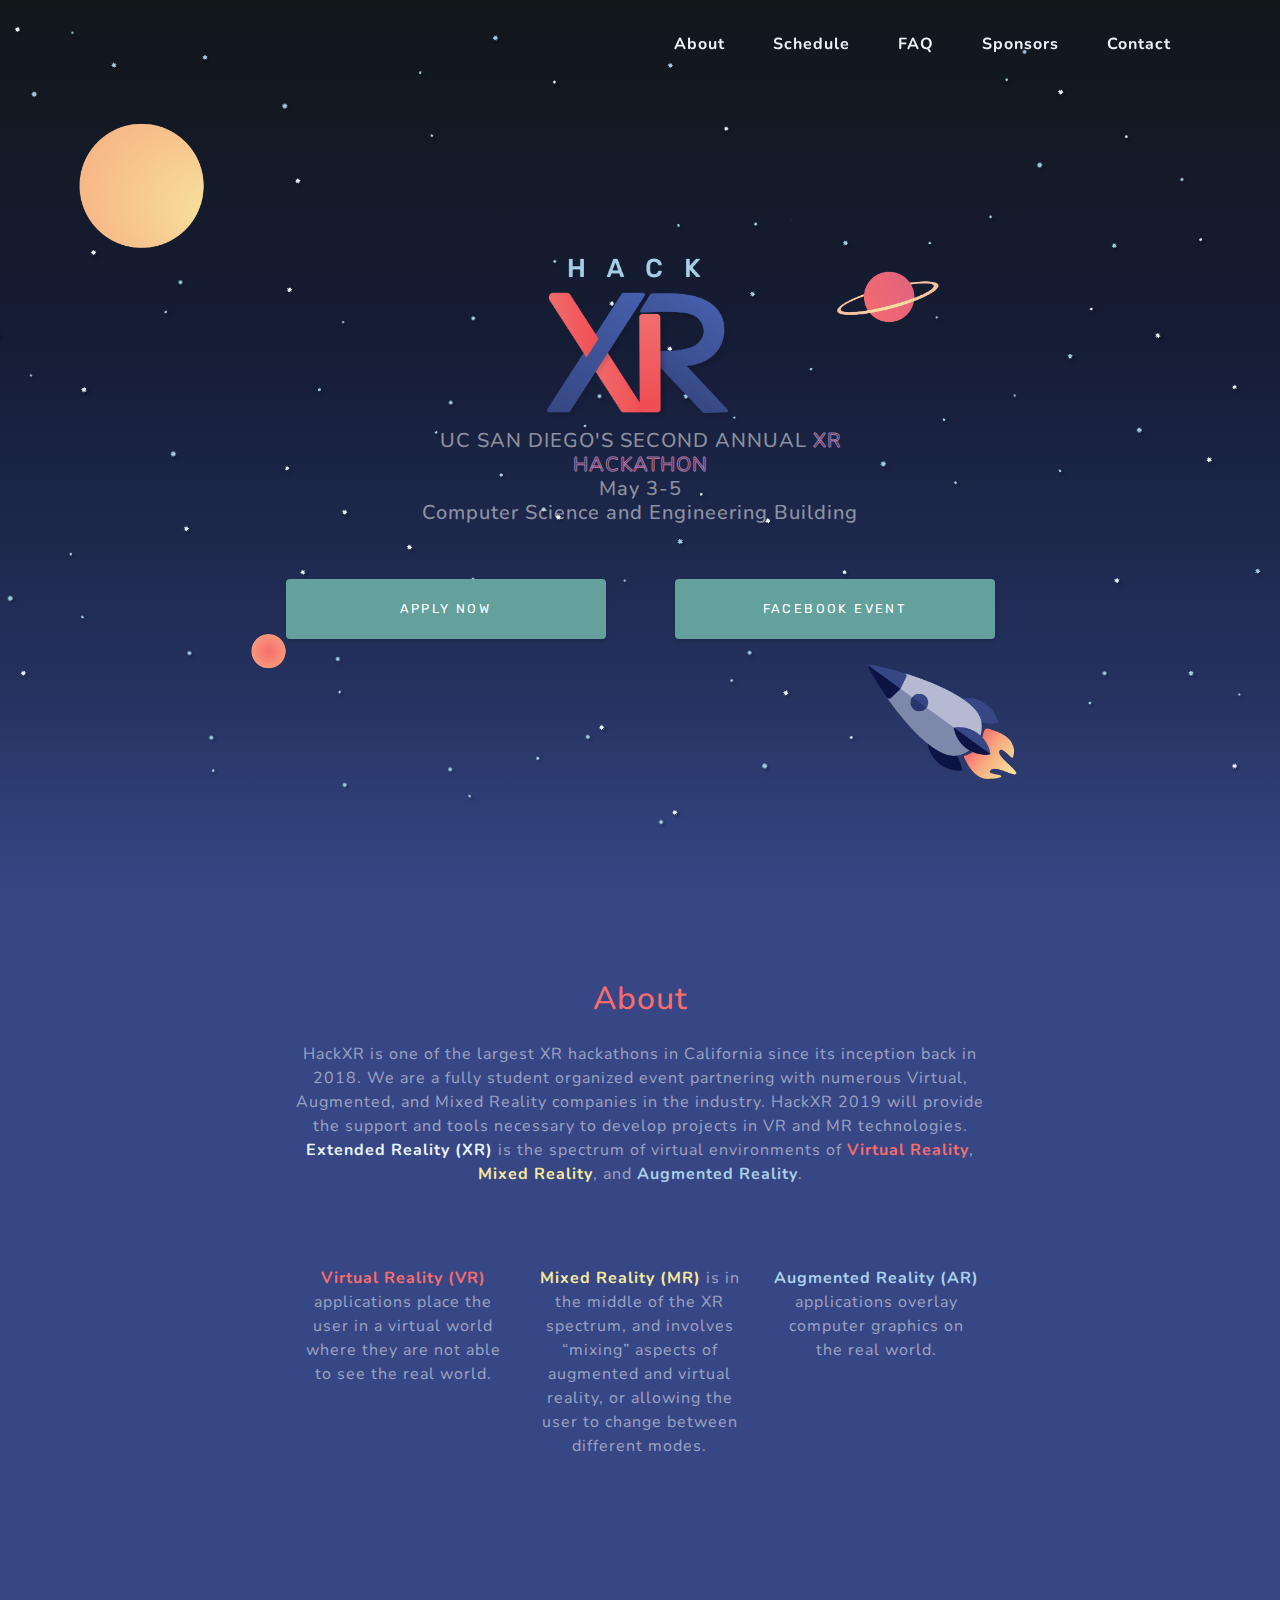
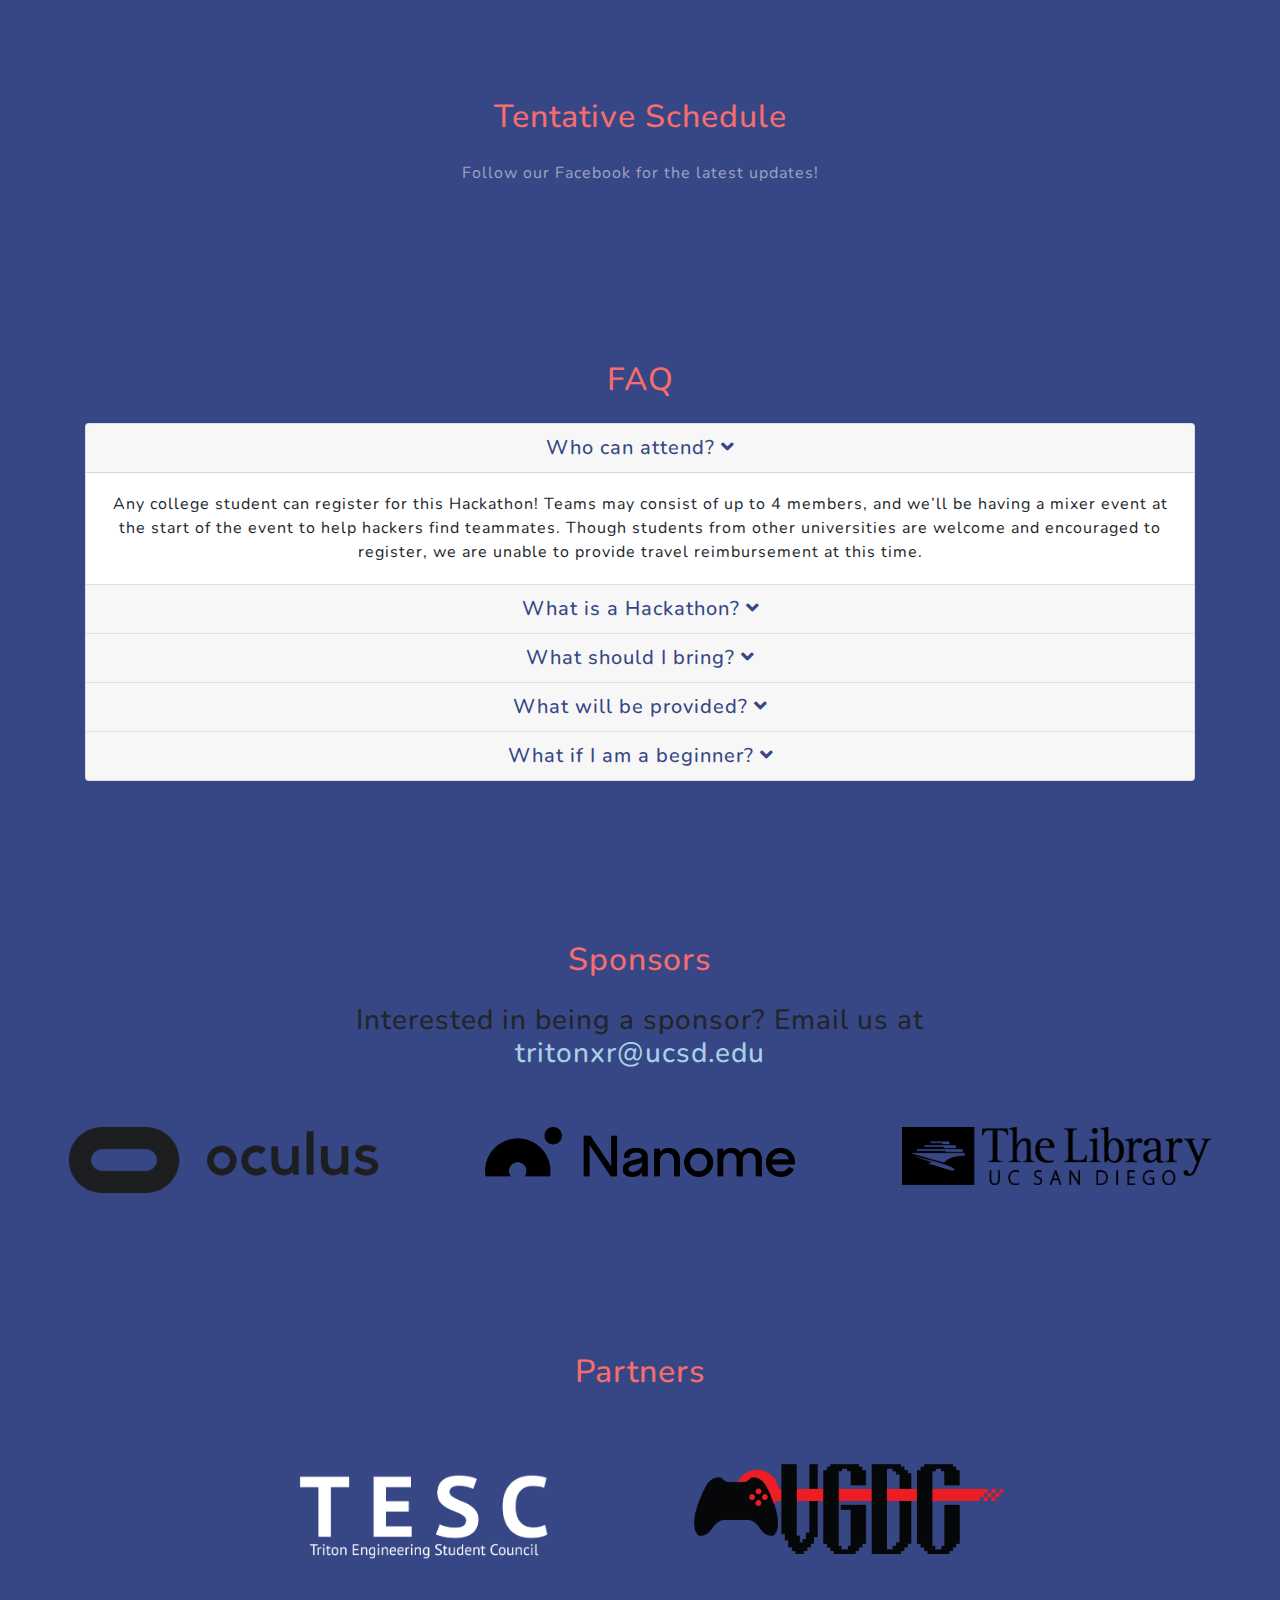
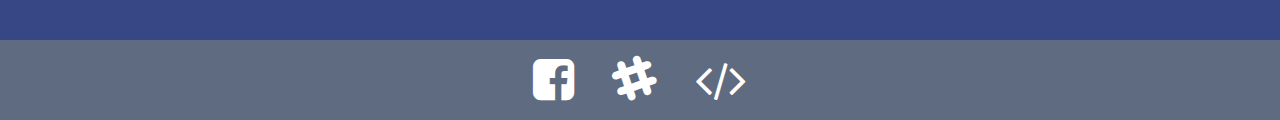
==== commit 9d7d5f2d: "Fixed logo and footer styling with help" ====
--- a/index.html
+++ b/index.html
@@ -210,28 +210,32 @@
   <!-- Sponsors Section -->
   <section id="sponsors" class="about-section text-center">
     <div class="container-fluid">
-      <div class="row">
+      <div class="row ">
         <div class="col-lg-8 mx-auto">
           <h2 class="text-heading mb-4">Sponsors</h2>
-          <h3 class="text-center">Interested in being a sponsor? Email us at <a class="h3 email-link" href="mailto:tritonxr@ucsd.edu">tritonxr@ucsd.edu</a></h3>
-          <div class="col s8 offset-s2 large">
-            <a href="https://www.oculus.com/rift/" target="_blank">
-              <img class="wide" id="oculus" src="./logos/oculus_logo.png">
-            </a>
-          </div>
-          <div class="col s8 offset-s2 medium">
-            <a href="https://nanome.ai/" target="_blank">
-              <img class="wide" id="nanome" src="./logos/Nanome_Logo_Horizontal-Black.png">
-            </a>
-          </div>
-          <div class="col s8 offset-s2 small">
-            <a href="https://library.ucsd.edu/" target="_blank">
-              <img class="wide" id="ucsd-library" src="./logos/ucsd_library.png">
-            </a>
-          </div>
-        </div>
+          <h3 class="text-center">Interested in being a sponsor? Email us at <a class="h3 email-link"
+              href="mailto:tritonxr@ucsd.edu">tritonxr@ucsd.edu</a></h3>
+        </div>
+      </div>
       <!-- <img src="img/ipad.png" class="img-fluid" alt=""> -->
-      </div>
+      <div class="row justify-content-center">
+        <div class="col-lg-4 col-sm-12 col-md-6">
+          <a href="https://www.oculus.com/rift/" target="_blank">
+            <img class="wide" id="oculus" src="./logos/oculus_logo.png">
+          </a>
+        </div>
+        <div class="col-lg-4 col-sm-12 col-md-6">
+          <a href="https://nanome.ai/" target="_blank">
+            <img class="wide" id="nanome" src="./logos/Nanome_Logo_Horizontal-Black.png">
+          </a>
+        </div>
+        <div class="col-lg-4 col-sm-12 col-md-6">
+          <a href="https://library.ucsd.edu/" target="_blank">
+            <img class="wide" id="ucsd-library" src="./logos/ucsd_library.png">
+          </a>
+        </div>
+      </div>
+
     </div>
   </section>
 
@@ -241,16 +245,18 @@
       <div class="row">
         <div class="col-lg-8 mx-auto">
           <h2 class="text-heading mb-4">Partners</h2>
-          <div class="col s8 offset-s2 small">
-            <a href="https://tesc.ucsd.edu/" target="_blank">
-              <img class="wide" id="tesc" src="./logos/tesc_logo.png" alt="TESC logo">
-            </a>
-          </div>
-          <div class="col s8 offset-s2 small">
-            <a href="https://www.facebook.com/groups/VGDC.UCSD/" target="_blank">
-              <img class="wide" id="vgdc" src="./logos/vgdc_logo.png" alt="VGDC logo">
-            </a>
-          </div>
+        </div>
+      </div>
+      <div class="row justify-content-center">
+        <div class="col-lg-4 col-sm-12 col-md-6">
+          <a href="https://tesc.ucsd.edu/" target="_blank">
+            <img class="wide" id="tesc" src="./logos/tesc_logo.png" alt="TESC logo">
+          </a>
+        </div>
+        <div class="col-lg-4 col-sm-12 col-md-6">
+          <a href="https://www.facebook.com/groups/VGDC.UCSD/" target="_blank">
+            <img class="wide" id="vgdc" src="./logos/vgdc_logo.png" alt="VGDC logo">
+          </a>
         </div>
       </div>
     </div>
@@ -258,31 +264,17 @@
 
   <!-- Footer -->
   <footer class="container-fluid">
-    <div class="container" style="height: 100%;">
-      <div class="row">
-        <div class="col-md-7">
-          <div class="row py-0">
-            <div class="col-sm-1 hidden-md-down">
-              <a href="http://www.tritonxr.ucsd.edu" target="_blank">
-                <object class="vr_logo" type="image/svg+xml" data="img/UCSD XR Logo.svg" href="https://www.tritonxr.ucsd.edu" target="_blank">Your browser does not support SVGs</object>
-              </a>
-            </div>
-          </div>
-        </div>
-        <div class="col-md-5" style="text-align: right;">
-          <div class="d-inline-block">
-            <div class="d-inline-block">
-              <a href="https://www.facebook.com/tritonxr/" class="fa fa-facebook-square fa-3x" target="_blank"></a>
-            </div>
-            <div class="d-inline-block">
-              <a href="https://hackxr2018.slack.com/join/signup" class="fa fa-slack fa-3x" aria-hidden="true" target="_blank"></a>
-            </div>
-            <div class="d-inline-block">
-              <a href="https://hackxr.devpost.com/" class="fa fa-code fa-3x" aria-hidden="true" target="_blank"></a>
-            </div>
-          </div>
-        </div>
-      </div>
+    <div class="row">
+      <div class="col-md-12 justify-content-center">
+        <a href="https://www.facebook.com/tritonxr/" class="fa fa-facebook-square fa-3x" target="_blank"></a>
+        <a href="https://hackxr2018.slack.com/join/signup" class="fa fa-slack fa-3x" aria-hidden="true" target="_blank"></a>
+        <a href="https://hackxr.devpost.com/" class="fa fa-code fa-3x" aria-hidden="true" target="_blank"></a>
+      </div>
+      <!-- <div class="col-md-4">
+        <a href="http://www.tritonxr.ucsd.edu" target="_blank">
+          <img class="xrlogo" type="image/svg+xml" src="img/UCSD XR Logo.svg" href="http://tritonxr.ucsd.edu/" target="_blank"/>
+        </a>
+      </div> -->
     </div>
   </footer>
 
--- a/css/style.css
+++ b/css/style.css
@@ -27,9 +27,9 @@
 }
 
 footer {
-    height: 9rem;
     width: 100%;
     background-color: rgba(95,107,128,1.0);
+    text-align: center;
 }
 
 /* .footer_content {
@@ -90,10 +90,6 @@
     opacity: 0.7;
 }
 
-object {
-    width: 300%;
-}
-
 .text-heading {
     color: #f76d6d;
 }
@@ -109,12 +105,11 @@
 }
 
 .wide {
-    width: 100%;
+    width: auto;
     height: auto;
-    display: inline-block;
-    vertical-align: middle;
-    text-align: center;
-    margin: 3rem;
+    margin: 3rem 0 0;
+    max-height: 6rem;
+    max-width: 80%;
 }
 
 #sponsors .large {
@@ -136,3 +131,15 @@
     width: 20rem;
     max-width: 20rem;
 }
+.xrlogo{
+    height: auto;
+    max-width: 5rem;
+    padding: 1rem;
+    float: right;
+}
+
+@media (max-width:767px){
+    .wide {
+        max-width: 60%;
+    }
+}
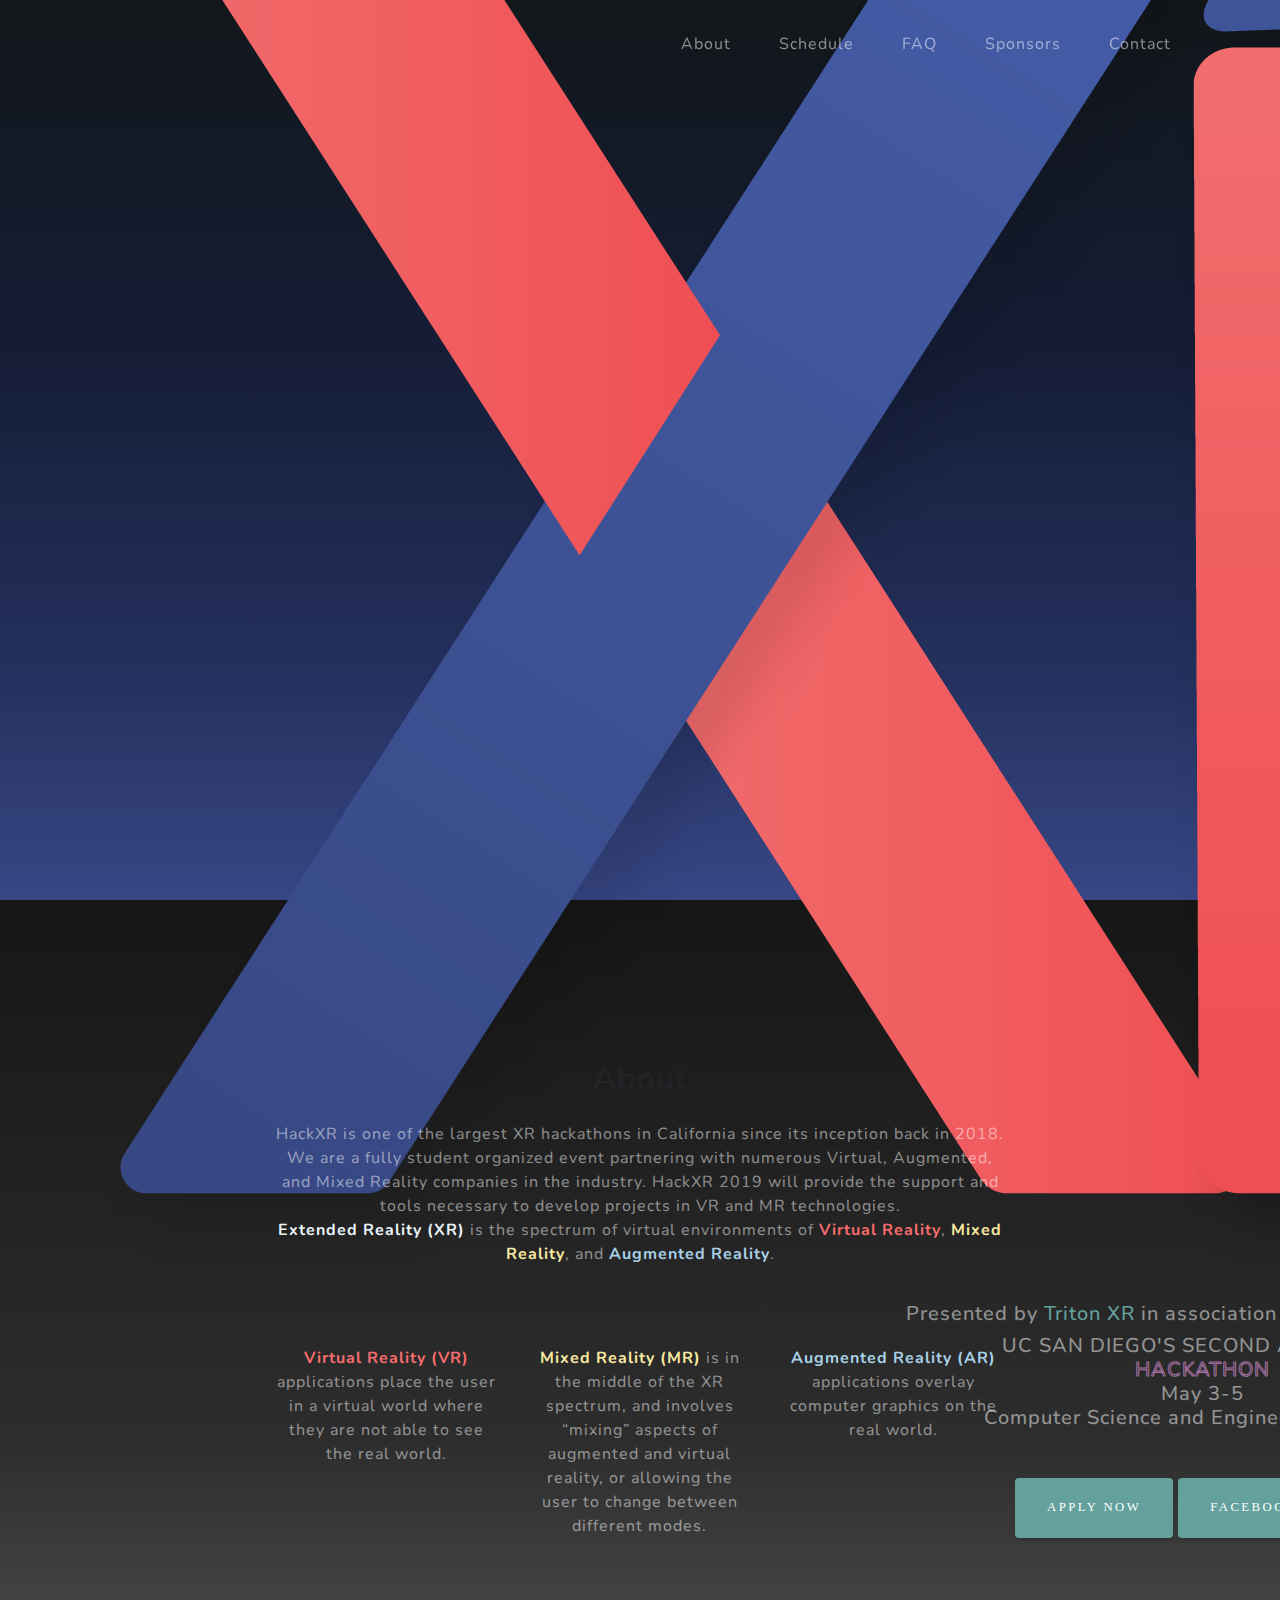
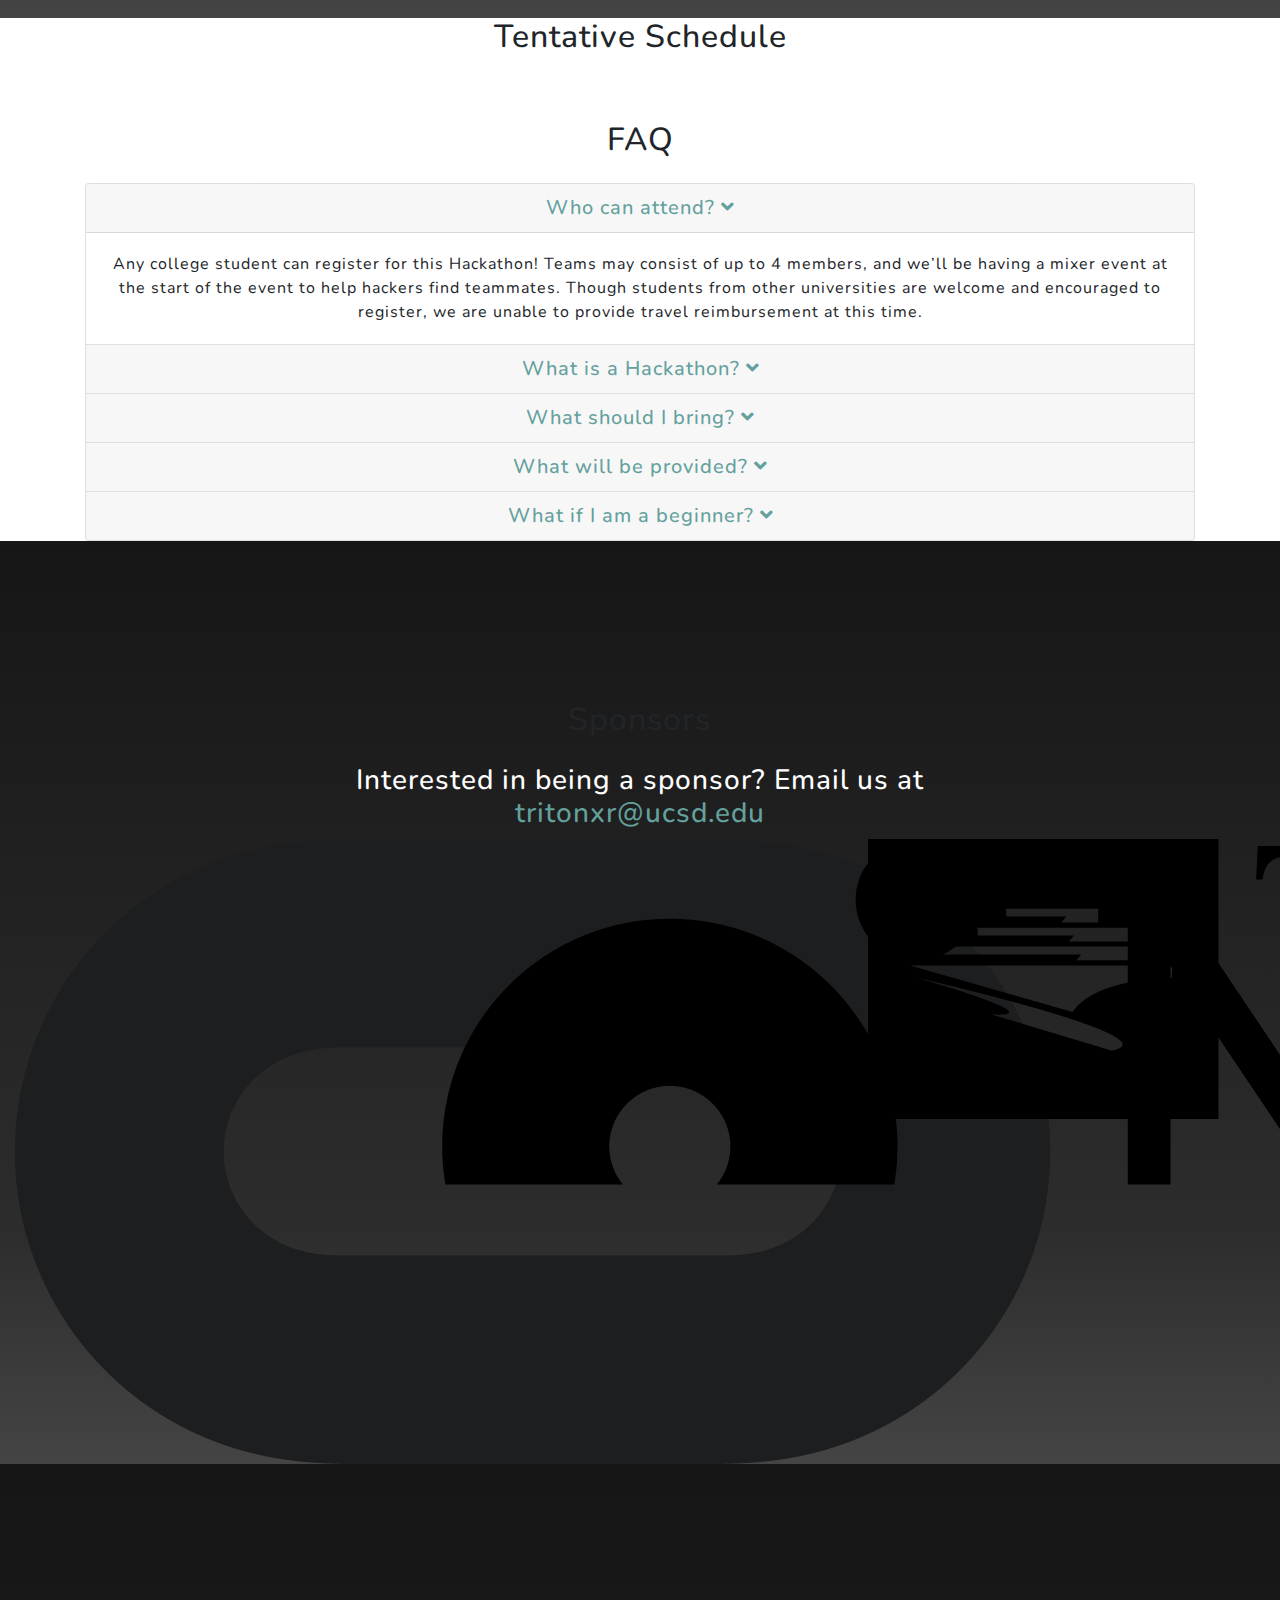
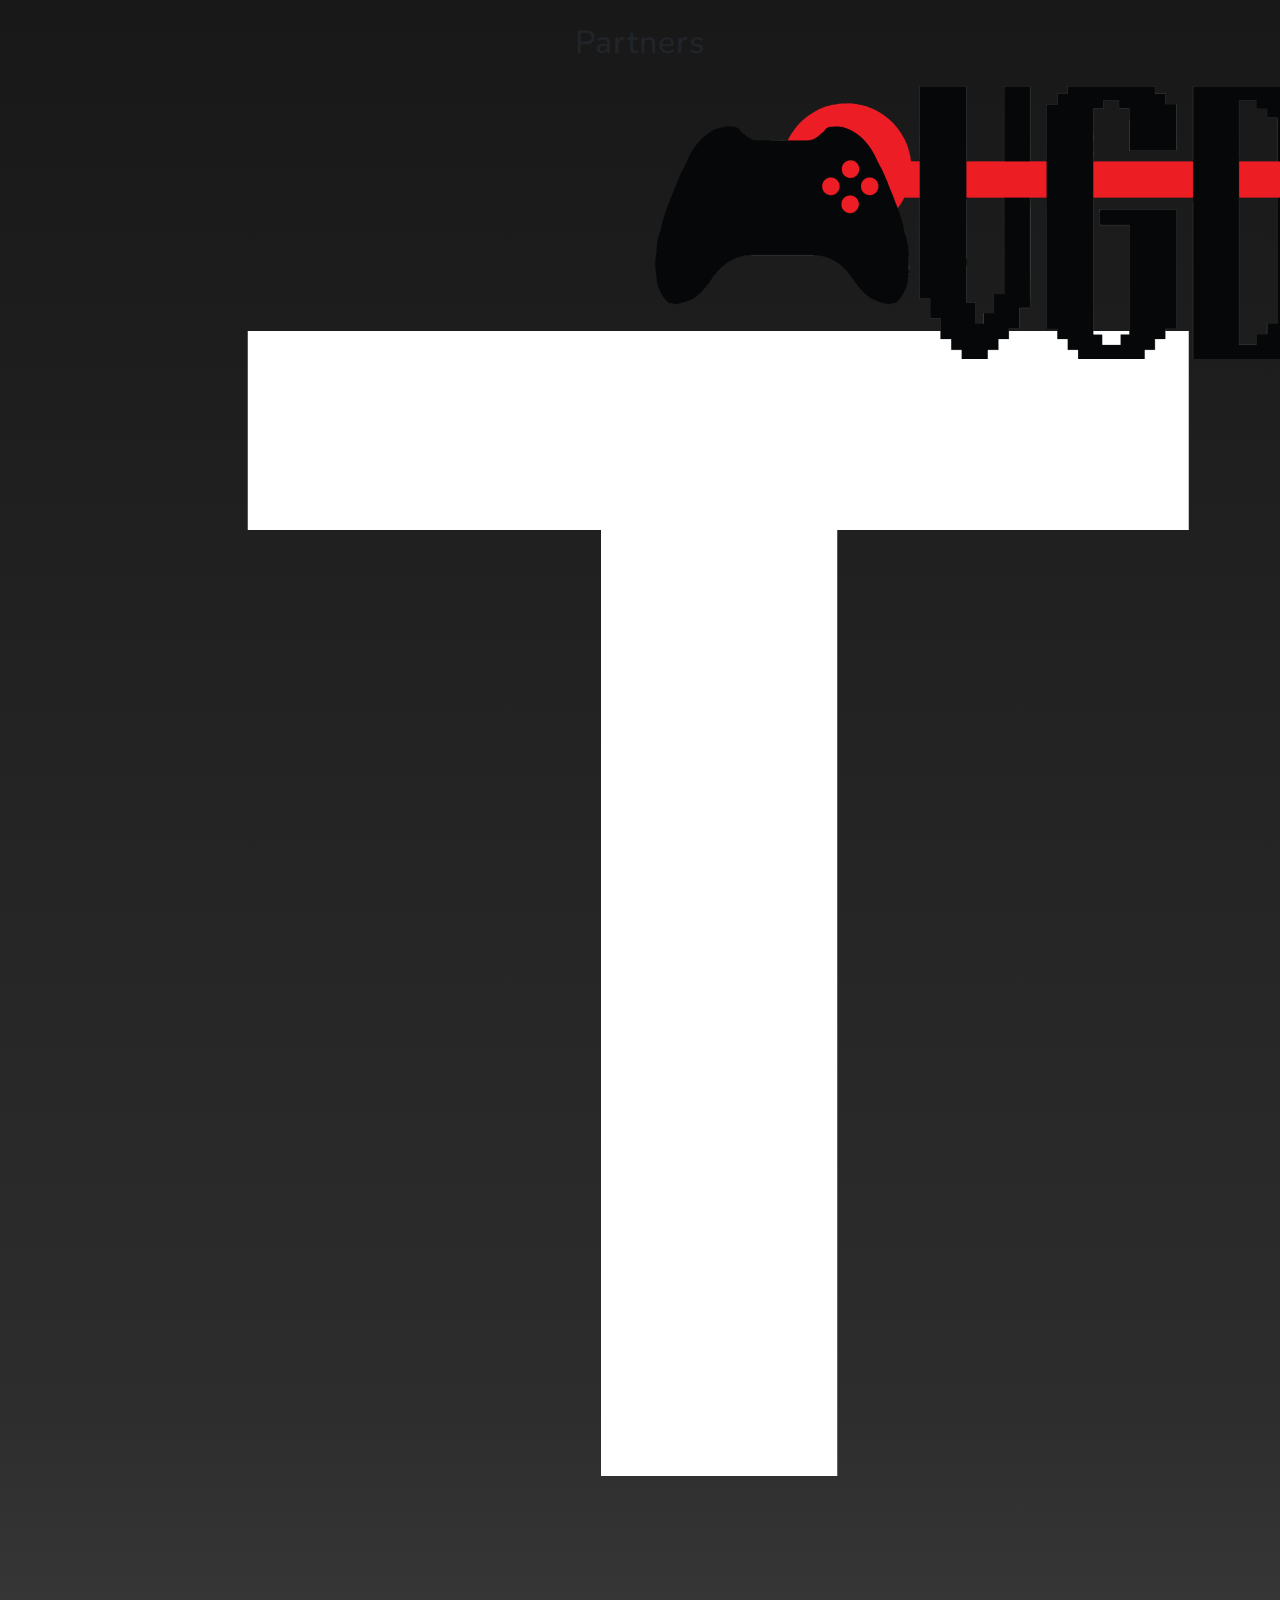
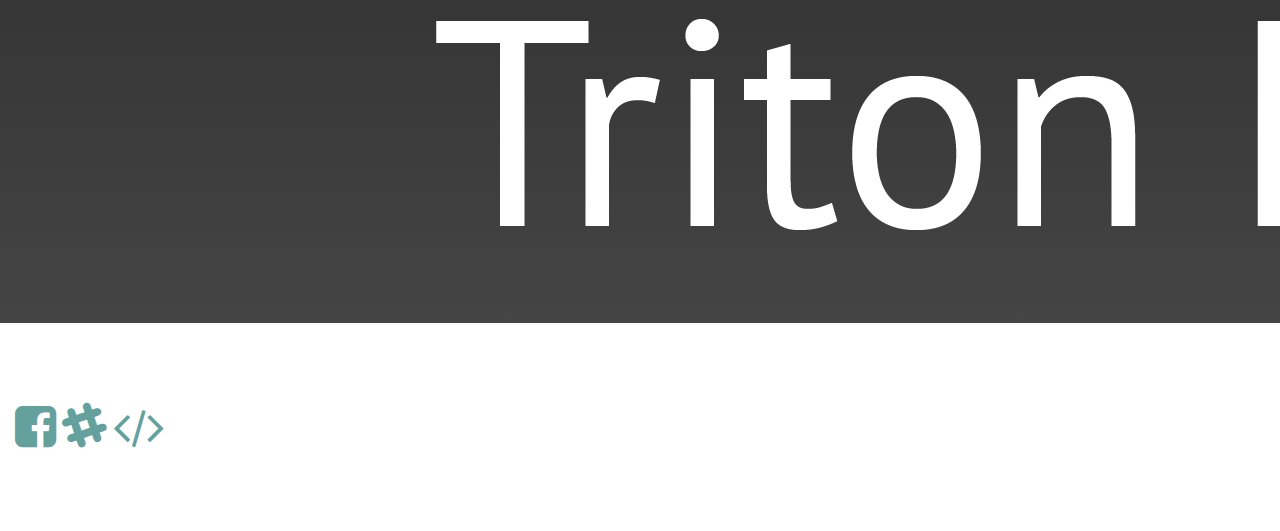
==== commit 65de0548: "Fixed nav logo" ====
--- a/index.html
+++ b/index.html
@@ -22,12 +22,12 @@
   <!-- Custom fonts for this template -->
   <link href="vendor/fontawesome-free/css/all.min.css" rel="stylesheet">
   <link href="https://fonts.googleapis.com/css?family=Rubik" rel="stylesheet">
-  <link href="http://maxcdn.bootstrapcdn.com/font-awesome/4.1.0/css/font-awesome.min.css" rel="stylesheet">
+  <link href="https://maxcdn.bootstrapcdn.com/font-awesome/4.7.0/css/font-awesome.min.css" rel="stylesheet">
   <link href="https://fonts.googleapis.com/css?family=Nunito:200,200i,300,300i,400,400i,600,600i,700,700i,800,800i,900,900i" rel="stylesheet">
 
   <!-- Custom styles for this template -->
-  <link href="css/grayscale.css" rel="stylesheet">
-  <link href="css/style.css" rel="stylesheet">
+  <link href="css/grayscale.min.css" rel="stylesheet">
+  <link href="css/style.min.css" rel="stylesheet">
   
   <!-- Global site tag (gtag.js) - Google Analytics -->
   <script async src="https://www.googletagmanager.com/gtag/js?id=UA-136159340-1"></script>
@@ -47,7 +47,7 @@
   <!-- Navigation -->
   <nav class="navbar navbar-expand-lg navbar-light fixed-top" id="mainNav">
     <div class="container">
-      <a class="navbar-brand js-scroll-trigger" href="#page-top"><img src="img/hackxr_logo.png" alt="HackXR Logo" class="logo"></a>
+      <a class="navbar-brand js-scroll-trigger" href="#page-top"><img src="img/hackxr_logo.png" alt="HackXR Logo" class="logo" style="display: none;"></a>
       <button class="navbar-toggler navbar-toggler-right" type="button" data-toggle="collapse" data-target="#navbarResponsive" aria-controls="navbarResponsive" aria-expanded="false" aria-label="Toggle navigation">
         Menu
         <i class="fas fa-bars"></i>
@@ -80,6 +80,7 @@
       <div class="mx-auto text-center">
         <!-- <h1 class="mx-auto my-0 text-uppercase">HackXR</h1> -->
         <img src="img/hackxr_logo.png" class="landing-logo" alt="hackXR logo">
+        <h5 class="text-white-50 mx-auto mt-2">Presented by <a href="http://tritonxr.ucsd.edu/" class="landing_link">Triton XR</a> in association with <a href="https://tesc.ucsd.edu/" class="landing_link">TESC</a> and <a href="https://www.facebook.com/groups/VGDC.UCSD/" class="landing_link">VGDC</a></h5>
         <h2 class="text-white-50 mx-auto mt-2 mb-5">UC SAN DIEGO'S SECOND ANNUAL <span style="-webkit-text-stroke: 1px rgb(167, 116, 164); -webkit-text-fill-color: transparent">XR HACKATHON</span><br>May 3-5<br>Computer Science and Engineering Building</h2>
         <a href="https://hackxr.typeform.com/to/Zu1Aii" class="btn btn-primary js-scroll-trigger">Apply Now</a>
         <a href="https://www.facebook.com/events/624998757956003/" class="btn btn-primary js-scroll-trigger">Facebook Event</a>
@@ -136,7 +137,7 @@
             <a data-toggle="collapse" data-parent="#accordion" href="#collapseOne" aria-expanded="true"
               aria-controls="collapseOne">
               <h5 class="mb-0">
-                Who can attend? <i class="fas fa-angle-down rotate-icon"></i>
+                Who can attend? <i class="fas fa-angle-down rotate-icon js-rotate-if-collapsed"></i>
               </h5>
             </a>
           </div>
@@ -213,7 +214,7 @@
       <div class="row ">
         <div class="col-lg-8 mx-auto">
           <h2 class="text-heading mb-4">Sponsors</h2>
-          <h3 class="text-center">Interested in being a sponsor? Email us at <a class="h3 email-link"
+          <h3 class="text-center" style="color: white;">Interested in being a sponsor? Email us at <a class="h3 email-link"
               href="mailto:tritonxr@ucsd.edu">tritonxr@ucsd.edu</a></h3>
         </div>
       </div>
@@ -263,7 +264,7 @@
   </section>
 
   <!-- Footer -->
-  <footer class="container-fluid">
+  <footer id="contact" class="container-fluid">
     <div class="row">
       <div class="col-md-12 justify-content-center">
         <a href="https://www.facebook.com/tritonxr/" class="fa fa-facebook-square fa-3x" target="_blank"></a>
--- a/css/grayscale.min.css
+++ b/css/grayscale.min.css
@@ -0,0 +1,5 @@
+/*!
+ * Start Bootstrap - Grayscale v5.0.5 (https://startbootstrap.com/template-overviews/grayscale)
+ * Copyright 2013-2019 Start Bootstrap
+ * Licensed under MIT (https://github.com/BlackrockDigital/startbootstrap-grayscale/blob/master/LICENSE)
+ */#mainNav{min-height:56px;background-color:#fff}#mainNav .navbar-toggler{font-size:80%;padding:.75rem;color:#64a19d;border:1px solid #64a19d}#mainNav .navbar-toggler:focus{outline:0}#mainNav .navbar-brand{color:#161616;font-weight:700;padding:.9rem 0}#mainNav .navbar-nav .nav-item:hover{color:fade(white,80%);outline:0;background-color:transparent}#mainNav .navbar-nav .nav-item:active,#mainNav .navbar-nav .nav-item:focus{outline:0;background-color:transparent}@media (min-width:992px){#mainNav{padding-top:0;padding-bottom:0;border-bottom:none;background-color:transparent;-webkit-transition:background-color .3s ease-in-out;transition:background-color .3s ease-in-out}#mainNav .navbar-brand{padding:.5rem 0;color:rgba(255,255,255,.5)}#mainNav .nav-link{-webkit-transition:none;transition:none;padding:2rem 1.5rem;color:rgba(255,255,255,.5)}#mainNav .nav-link:hover{color:rgba(255,255,255,.75)}#mainNav .nav-link:active{color:#fff}#mainNav.navbar-shrink{background-color:#fff}#mainNav.navbar-shrink .navbar-brand{color:#161616}#mainNav.navbar-shrink .nav-link{color:#161616;padding:1.5rem 1.5rem 1.25rem;border-bottom:.25rem solid transparent}#mainNav.navbar-shrink .nav-link:hover{color:#64a19d}#mainNav.navbar-shrink .nav-link:active{color:#467370}#mainNav.navbar-shrink .nav-link.active{color:#64a19d;outline:0;border-bottom:.25rem solid #64a19d}}.masthead{position:relative;width:100%;height:auto;min-height:35rem;padding:15rem 0;background:-webkit-gradient(linear,left top,left bottom,from(rgba(22,22,22,.1)),color-stop(75%,rgba(22,22,22,.5)),to(#161616)),url(../img/landing.png);background:linear-gradient(#12171A 0%, #151D37 40%, #24315E 75%, #374785 100%),url(../img/landing.png);background-position:center;background-repeat:no-repeat;background-attachment:scroll;background-size:cover}.masthead h1{font-family:'Varela Round';font-size:2.5rem;line-height:2.5rem;letter-spacing:.8rem;background:-webkit-linear-gradient(rgba(255,255,255,.9),rgba(255,255,255,0));-webkit-text-fill-color:transparent;-webkit-background-clip:text}.masthead h2{max-width:20rem;font-size:1rem}@media (min-width:768px){.masthead h1{font-size:4rem;line-height:4rem}}@media (min-width:992px){.masthead{height:100vh;padding:0}.masthead h1{font-size:6.5rem;line-height:6.5rem;letter-spacing:.8rem}.masthead h2{max-width:30rem;font-size:1.25rem}}.btn{-webkit-box-shadow:0 .1875rem .1875rem 0 rgba(0,0,0,.1)!important;box-shadow:0 .1875rem .1875rem 0 rgba(0,0,0,.1)!important;padding:1.25rem 2rem;font-family:'Varela Round';font-size:80%;text-transform:uppercase;letter-spacing:.15rem;border:0}.btn-primary{background-color:#64a19d}.btn-primary:hover{background-color:#4f837f}.btn-primary:focus{background-color:#4f837f;color:#fff}.btn-primary:active{background-color:#467370!important}.about-section{padding-top:10rem;background:-webkit-gradient(linear,left top,left bottom,from(#161616),color-stop(75%,rgba(22,22,22,.9)),to(rgba(22,22,22,.8)));background:linear-gradient(to bottom,#161616 0,rgba(22,22,22,.9) 75%,rgba(22,22,22,.8) 100%)}.about-section p{margin-bottom:5rem}.projects-section{padding:10rem 0}.projects-section .featured-text{padding:2rem}@media (min-width:992px){.projects-section .featured-text{padding:0 0 0 2rem;border-left:.5rem solid #64a19d}}.projects-section .project-text{padding:3rem;font-size:90%}@media (min-width:992px){.projects-section .project-text{padding:5rem}.projects-section .project-text hr{border-color:#64a19d;border-width:.25rem;width:30%}}.signup-section{padding:10rem 0;background:-webkit-gradient(linear,left top,left bottom,from(rgba(22,22,22,.1)),color-stop(75%,rgba(22,22,22,.5)),to(#161616)),url(../img/bg-signup.jpg);background:linear-gradient(to bottom,rgba(22,22,22,.1) 0,rgba(22,22,22,.5) 75%,#161616 100%),url(../img/bg-signup.jpg);background-position:center;background-repeat:no-repeat;background-attachment:scroll;background-size:cover}.signup-section .form-inline input{-webkit-box-shadow:0 .1875rem .1875rem 0 rgba(0,0,0,.1)!important;box-shadow:0 .1875rem .1875rem 0 rgba(0,0,0,.1)!important;padding:1.25rem 2rem;height:auto;font-family:'Varela Round';font-size:80%;text-transform:uppercase;letter-spacing:.15rem;border:0}.contact-section{padding:5rem 0 0}.contact-section .card{border:0;border-bottom:.25rem solid #64a19d}.contact-section .card h4{font-size:.8rem;font-family:'Varela Round';text-transform:uppercase;letter-spacing:.15rem}.contact-section .card hr{border-color:#64a19d;border-width:.25rem;width:3rem}.contact-section .social{margin-top:5rem}.contact-section .social a{text-align:center;height:3rem;width:3rem;background:rgba(255,255,255,.1);border-radius:100%;line-height:3rem;color:rgba(255,255,255,.3)}.contact-section .social a:hover{color:rgba(255,255,255,.5)}.contact-section .social a:active{color:#fff}body{font-family:Nunito;letter-spacing:.0625em}a{color:#64a19d}a:focus,a:hover{text-decoration:none;color:#3c6360}.bg-black{background-color:#161616!important}.bg-primary{background-color:#64a19d!important}.text-primary{color:#64a19d!important}footer{padding:5rem 0}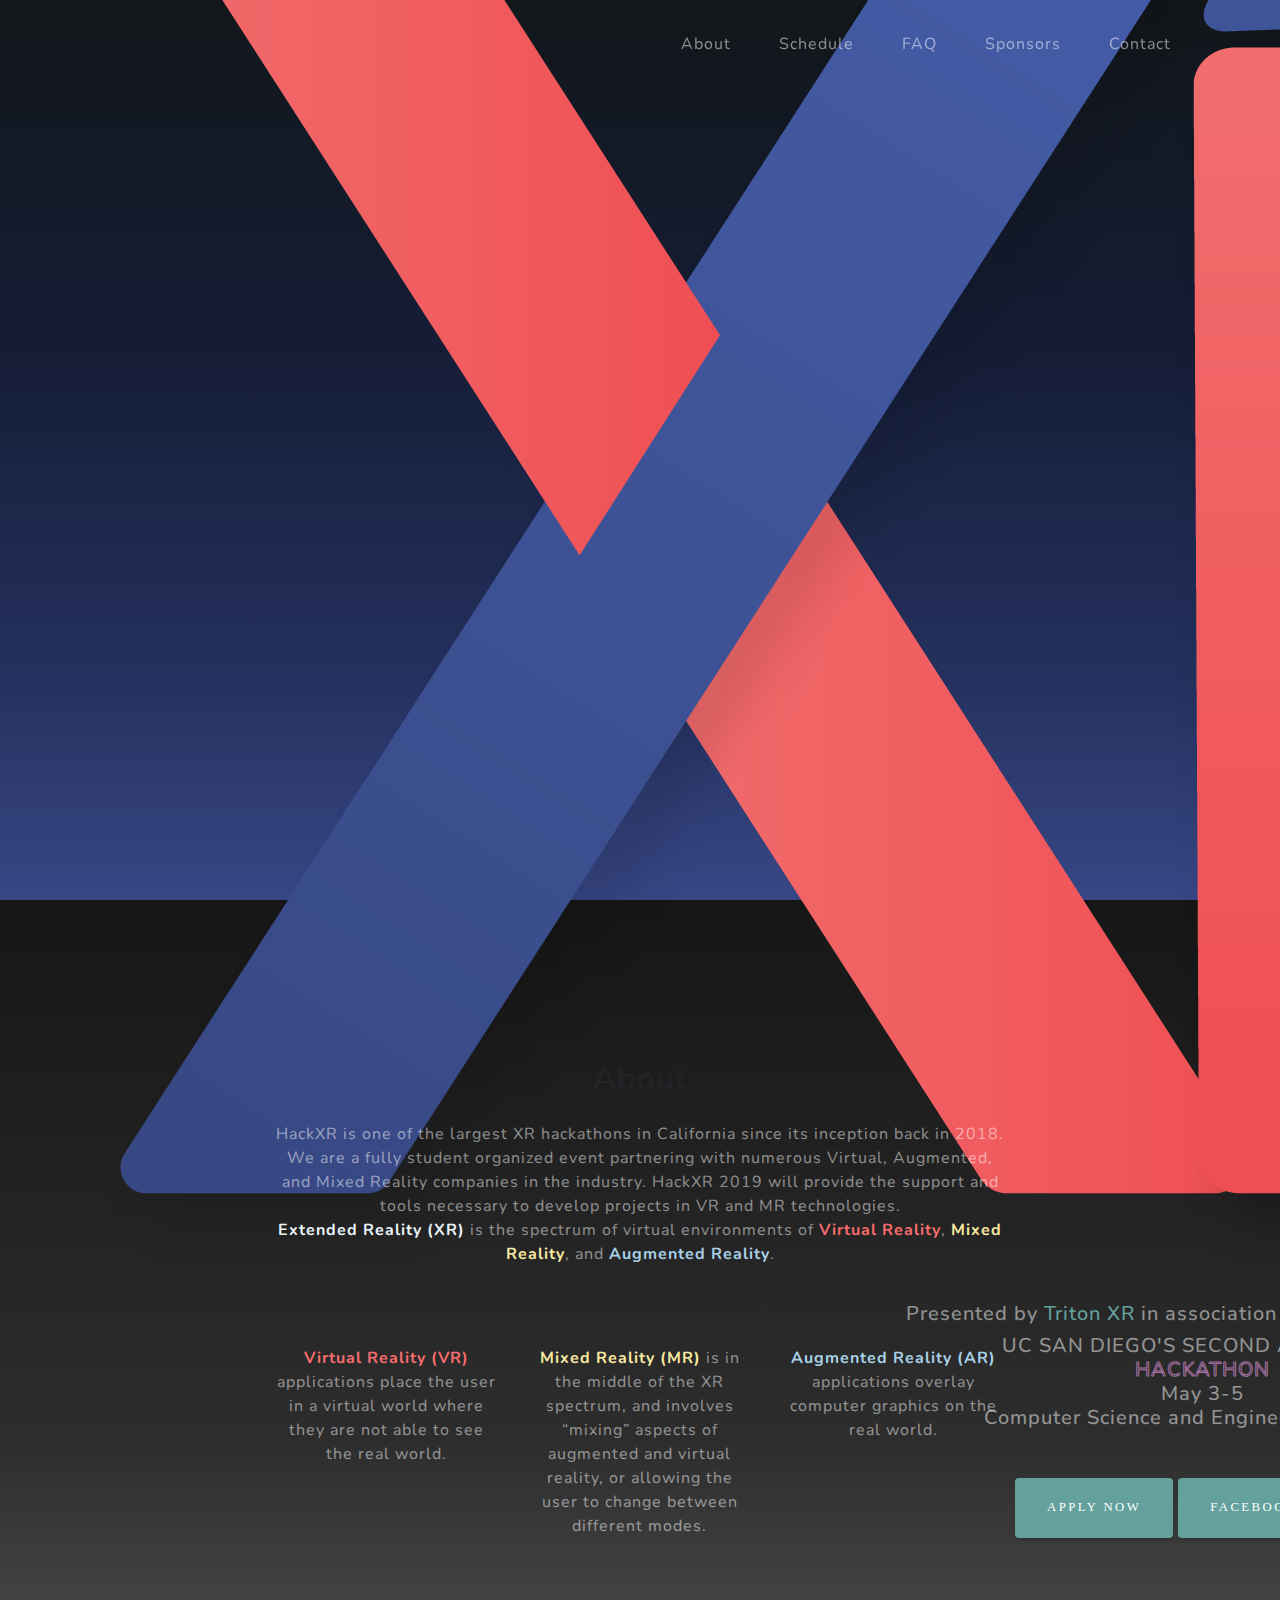
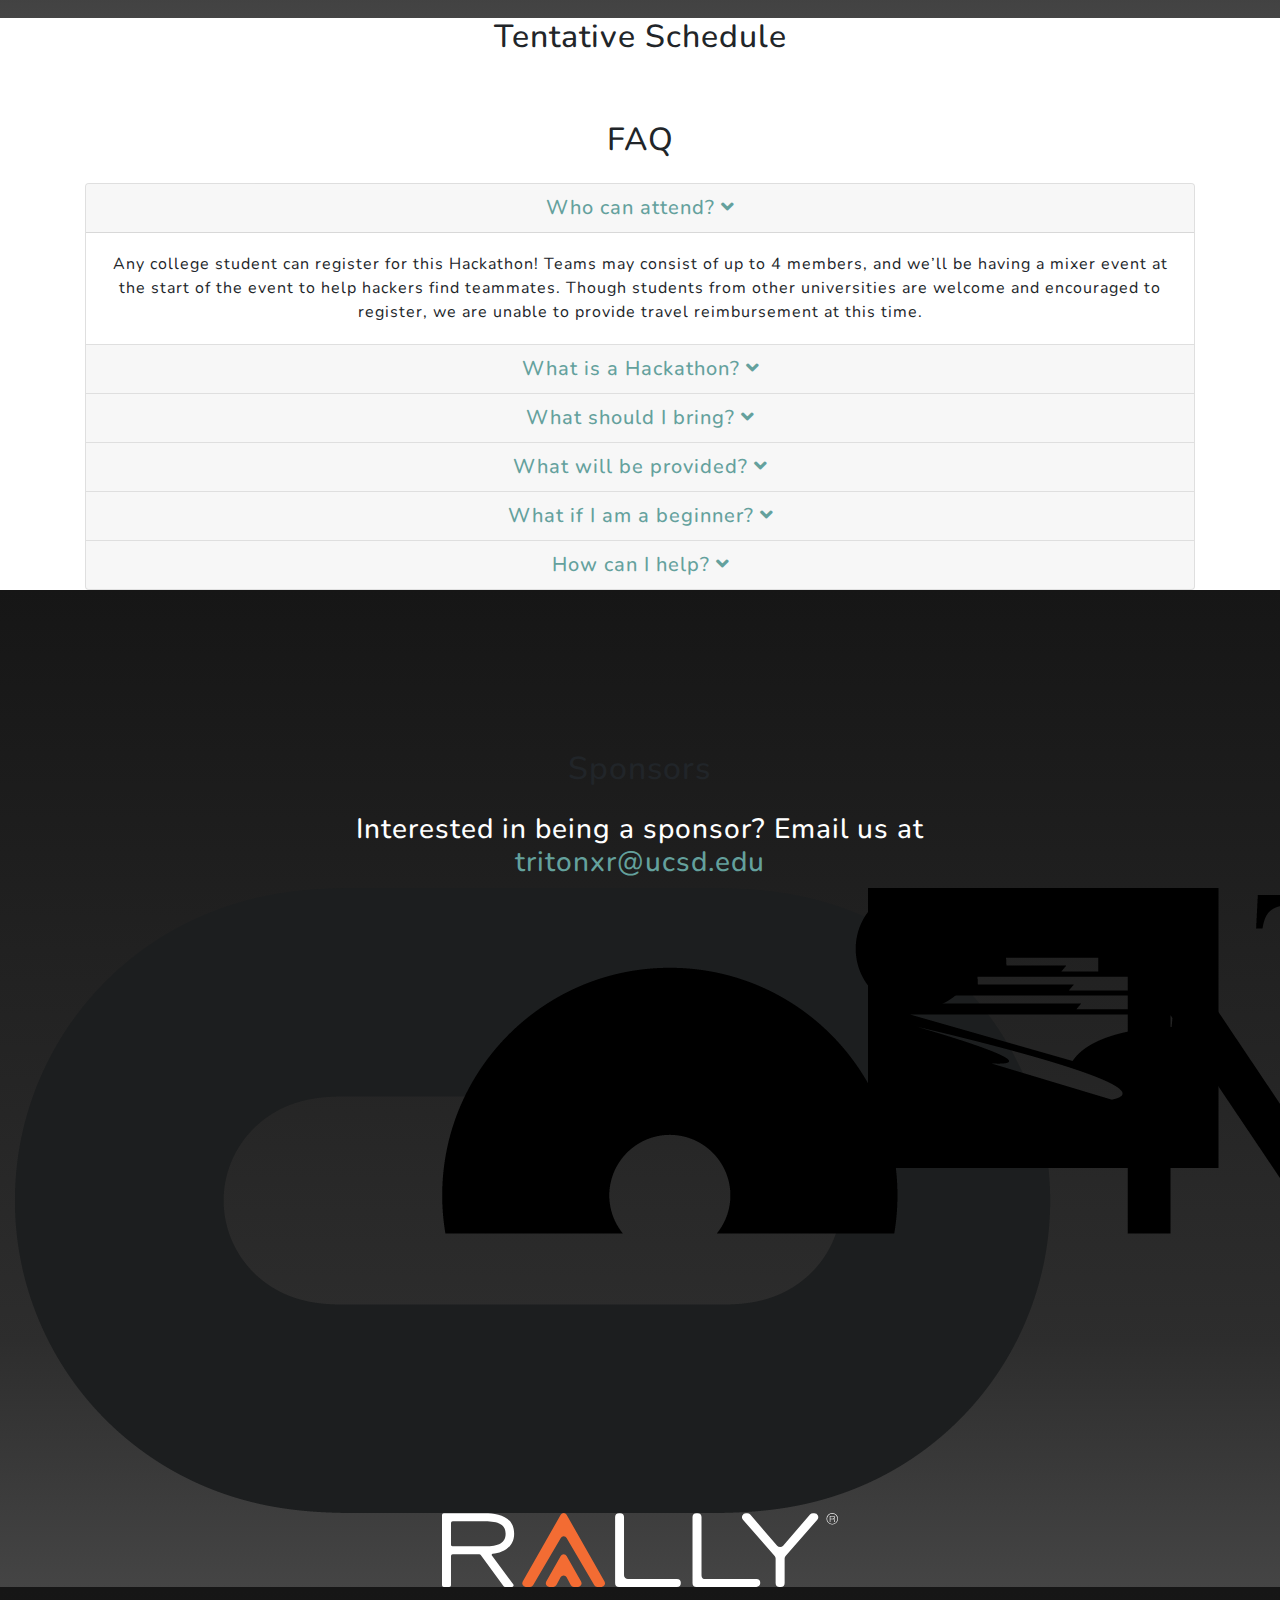
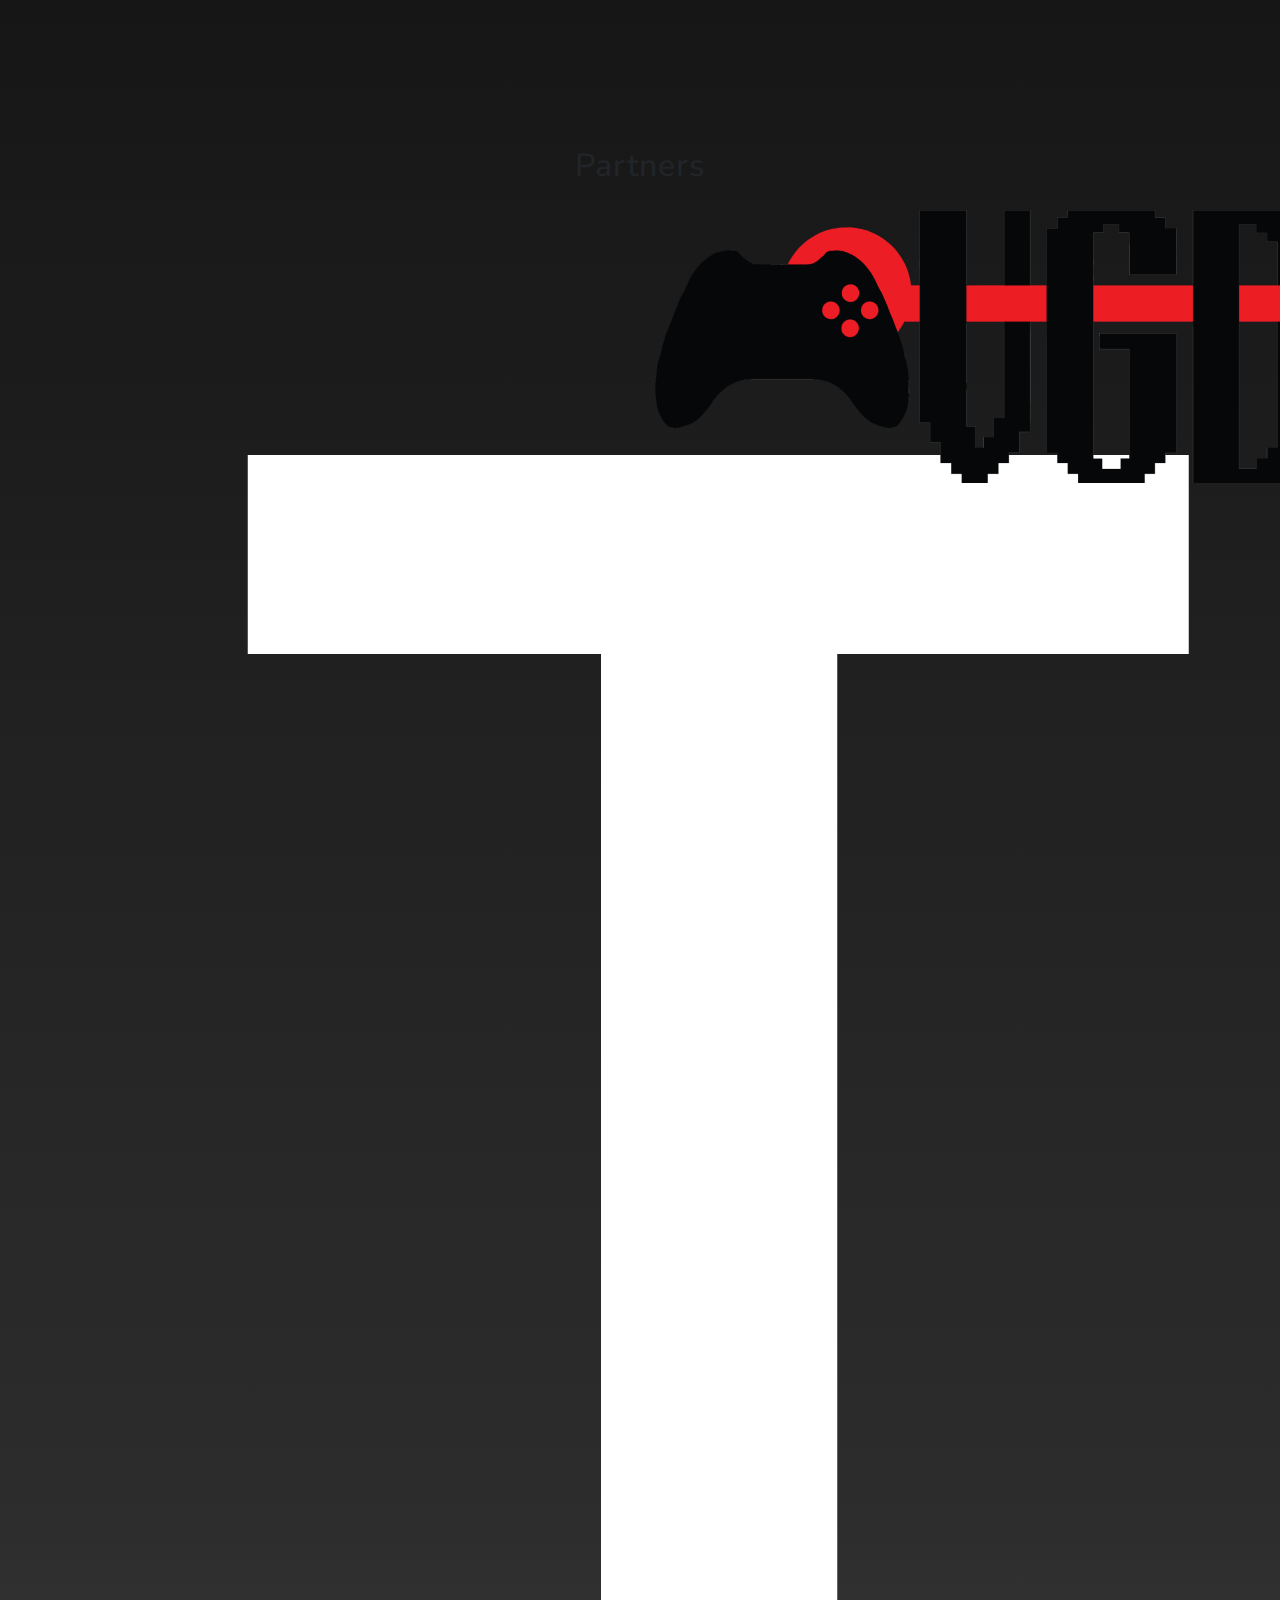
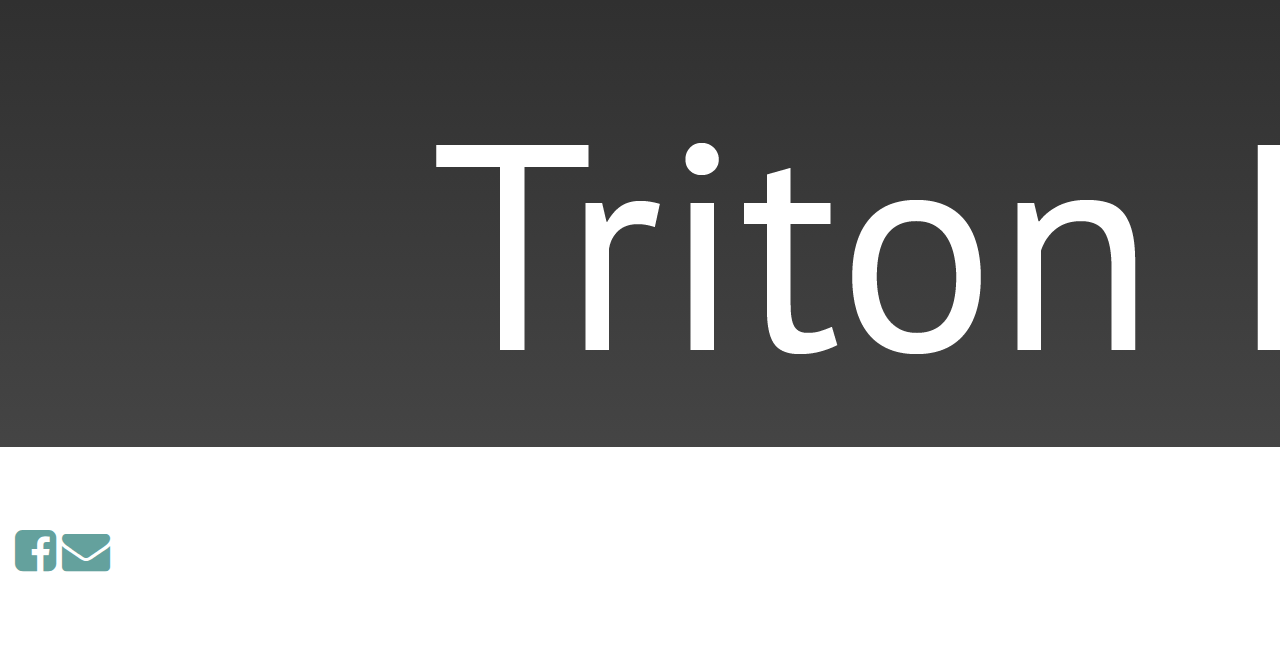
==== commit 1549ef97: "Added RallyHealth logo and added og:image" ====
--- a/index.html
+++ b/index.html
@@ -10,6 +10,9 @@
 
   <meta property="og:url" content="http://hackxr.io">
   <meta property="og:title" content="HackXR 2019">
+  <meta property="og:image" content="https://hackxr.io/img/preview.png">
+  <meta property="og:image:secure_url" content="https://www.sdhacks.io/assets/img/preview.png" />
+  <meta property="og:image:type" content="image/png" />
   <meta property="og:description" content="Official Website of HackXR 2019">
   <meta name="keywords" content="HackXR, HackXR 2019, hackathon, UCSD, UC, University of California San Diego, XR, VR, MR, Extended Reality, Virtual Reality, Mixed Reality, Triton XR, VR Club at UCSD" />
   <meta http-equiv="X-UA-Compatible" content="IE=edge">
@@ -109,7 +112,6 @@
             </p>
           </div>
         </div>
-      <!-- <img src="img/ipad.png" class="img-fluid" alt=""> -->
       </div>
     </div>
   </section>
@@ -123,7 +125,6 @@
           <p class="text-white-50">Follow our Facebook for the latest updates!<br>
         </div>
       </div>
-      <!-- <img src="img/ipad.png" class="img-fluid" alt=""> -->
     </div>
   </section>
 
@@ -201,6 +202,20 @@
             <div class="card-body">
               Don’t worry! We’ll be hosting workshops at the event where we’ll be going over everything you need to get started. Experienced XR mentors will be present 24/7 to answer your questions.<br>
               If you want to get a headstart, feel free to check out our list of tutorials on Unity, our preferred game engine. We also have workshop slides where we discuss VR specific design.
+            </div>
+          </div>
+        </div>
+        <div class="card">
+          <div class="card-header" role="tab" id="headingSix">
+            <a class="collapsed" data-toggle="collapse" data-parent="#accordion" href="#collapseSix" aria-expanded="false" aria-controls="collapseSix">
+              <h5 class="mb-0">
+                How can I help? <i class="fas fa-angle-down rotate-icon"></i>
+              </h5>
+            </a>
+          </div>
+          <div id="collapseSix" class="collapse" role="tabpanel" aria-labelledby="headingSix" data-parent="#accordion">
+            <div class="card-body">
+              If you are interested in helping out with HackXR, feel free to sign up as a <a href="https://hackxr.typeform.com/to/EGoLWl">volunteer</a> or <a href="https://hackxr.typeform.com/to/hlyWcP">mentor</a>.
             </div>
           </div>
         </div>
@@ -218,21 +233,25 @@
               href="mailto:tritonxr@ucsd.edu">tritonxr@ucsd.edu</a></h3>
         </div>
       </div>
-      <!-- <img src="img/ipad.png" class="img-fluid" alt=""> -->
       <div class="row justify-content-center">
         <div class="col-lg-4 col-sm-12 col-md-6">
           <a href="https://www.oculus.com/rift/" target="_blank">
-            <img class="wide" id="oculus" src="./logos/oculus_logo.png">
+            <img class="wide" id="oculus" src="./logos/oculus_logo.png" alt="Oculus logo">
           </a>
         </div>
         <div class="col-lg-4 col-sm-12 col-md-6">
           <a href="https://nanome.ai/" target="_blank">
-            <img class="wide" id="nanome" src="./logos/Nanome_Logo_Horizontal-Black.png">
+            <img class="wide" id="nanome" src="./logos/Nanome_Logo_Horizontal-Black.png" alt="Nanome logo">
           </a>
         </div>
         <div class="col-lg-4 col-sm-12 col-md-6">
           <a href="https://library.ucsd.edu/" target="_blank">
-            <img class="wide" id="ucsd-library" src="./logos/ucsd_library.png">
+            <img class="wide" id="ucsd-library" src="./logos/ucsd_library.png" alt="UCSD Library logo">
+          </a>
+        </div>
+        <div class="col-lg-4 col-sm-12 col-md-6">
+          <a href="https://www.rallyhealth.com/" target="_blank">
+            <img class="wide" id="rally-health" src="./logos/Rally_R_OrangeWhite_Lg_RGB.svg" alt="Rally Health logo">
           </a>
         </div>
       </div>
@@ -268,14 +287,10 @@
     <div class="row">
       <div class="col-md-12 justify-content-center">
         <a href="https://www.facebook.com/tritonxr/" class="fa fa-facebook-square fa-3x" target="_blank"></a>
-        <a href="https://hackxr2018.slack.com/join/signup" class="fa fa-slack fa-3x" aria-hidden="true" target="_blank"></a>
-        <a href="https://hackxr.devpost.com/" class="fa fa-code fa-3x" aria-hidden="true" target="_blank"></a>
-      </div>
-      <!-- <div class="col-md-4">
-        <a href="http://www.tritonxr.ucsd.edu" target="_blank">
-          <img class="xrlogo" type="image/svg+xml" src="img/UCSD XR Logo.svg" href="http://tritonxr.ucsd.edu/" target="_blank"/>
-        </a>
-      </div> -->
+        <a href="mailto:tritonxr@ucsd.edu" class="fa fa-envelope fa-3x"></a>
+        <!-- <a href="https://hackxr2018.slack.com/join/signup" class="fa fa-slack fa-3x" aria-hidden="true" target="_blank"></a> -->
+        <!-- <a href="https://hackxr.devpost.com/" class="fa fa-code fa-3x" aria-hidden="true" target="_blank"></a> -->
+      </div>
     </div>
   </footer>
 
@@ -287,7 +302,7 @@
   <script src="vendor/jquery-easing/jquery.easing.min.js"></script>
 
   <!-- Custom scripts for this template -->
-  <script src="js/grayscale.js"></script>
+  <script src="js/grayscale.min.js"></script>
 
 </body>
 
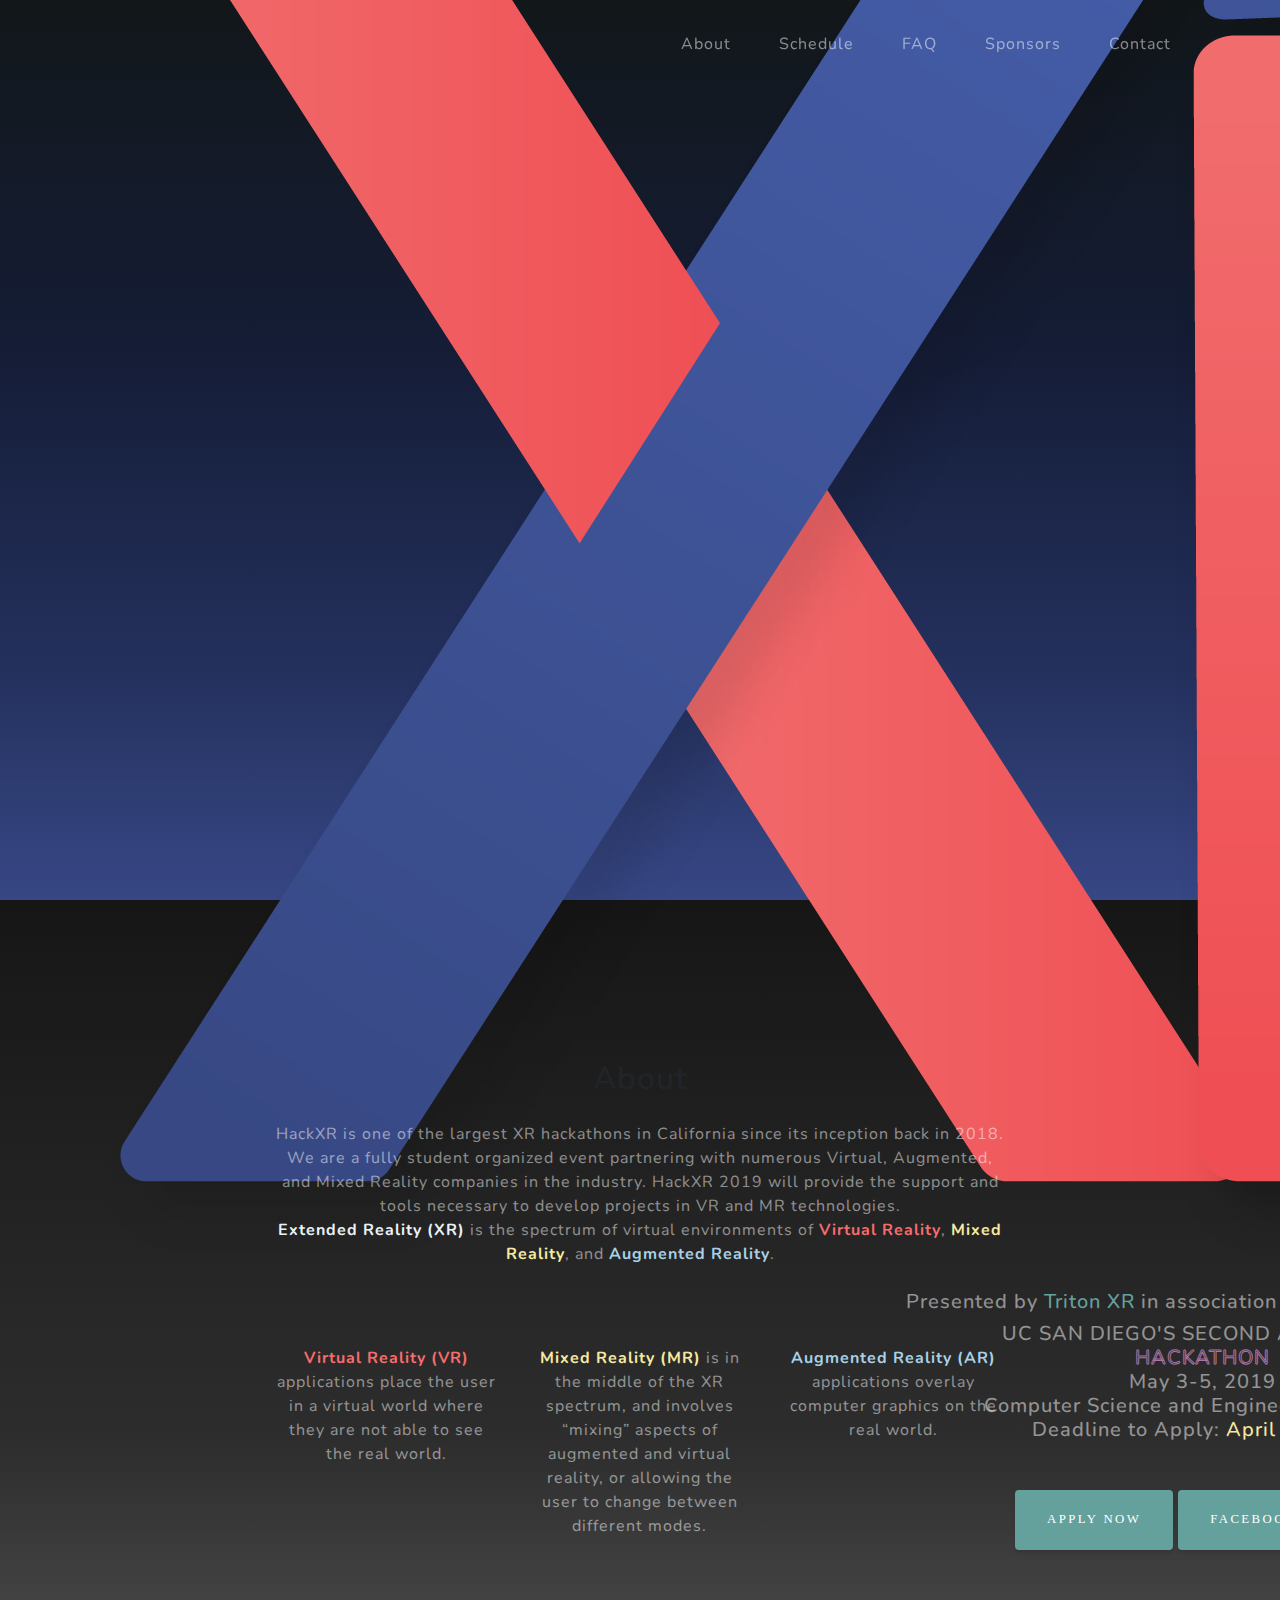
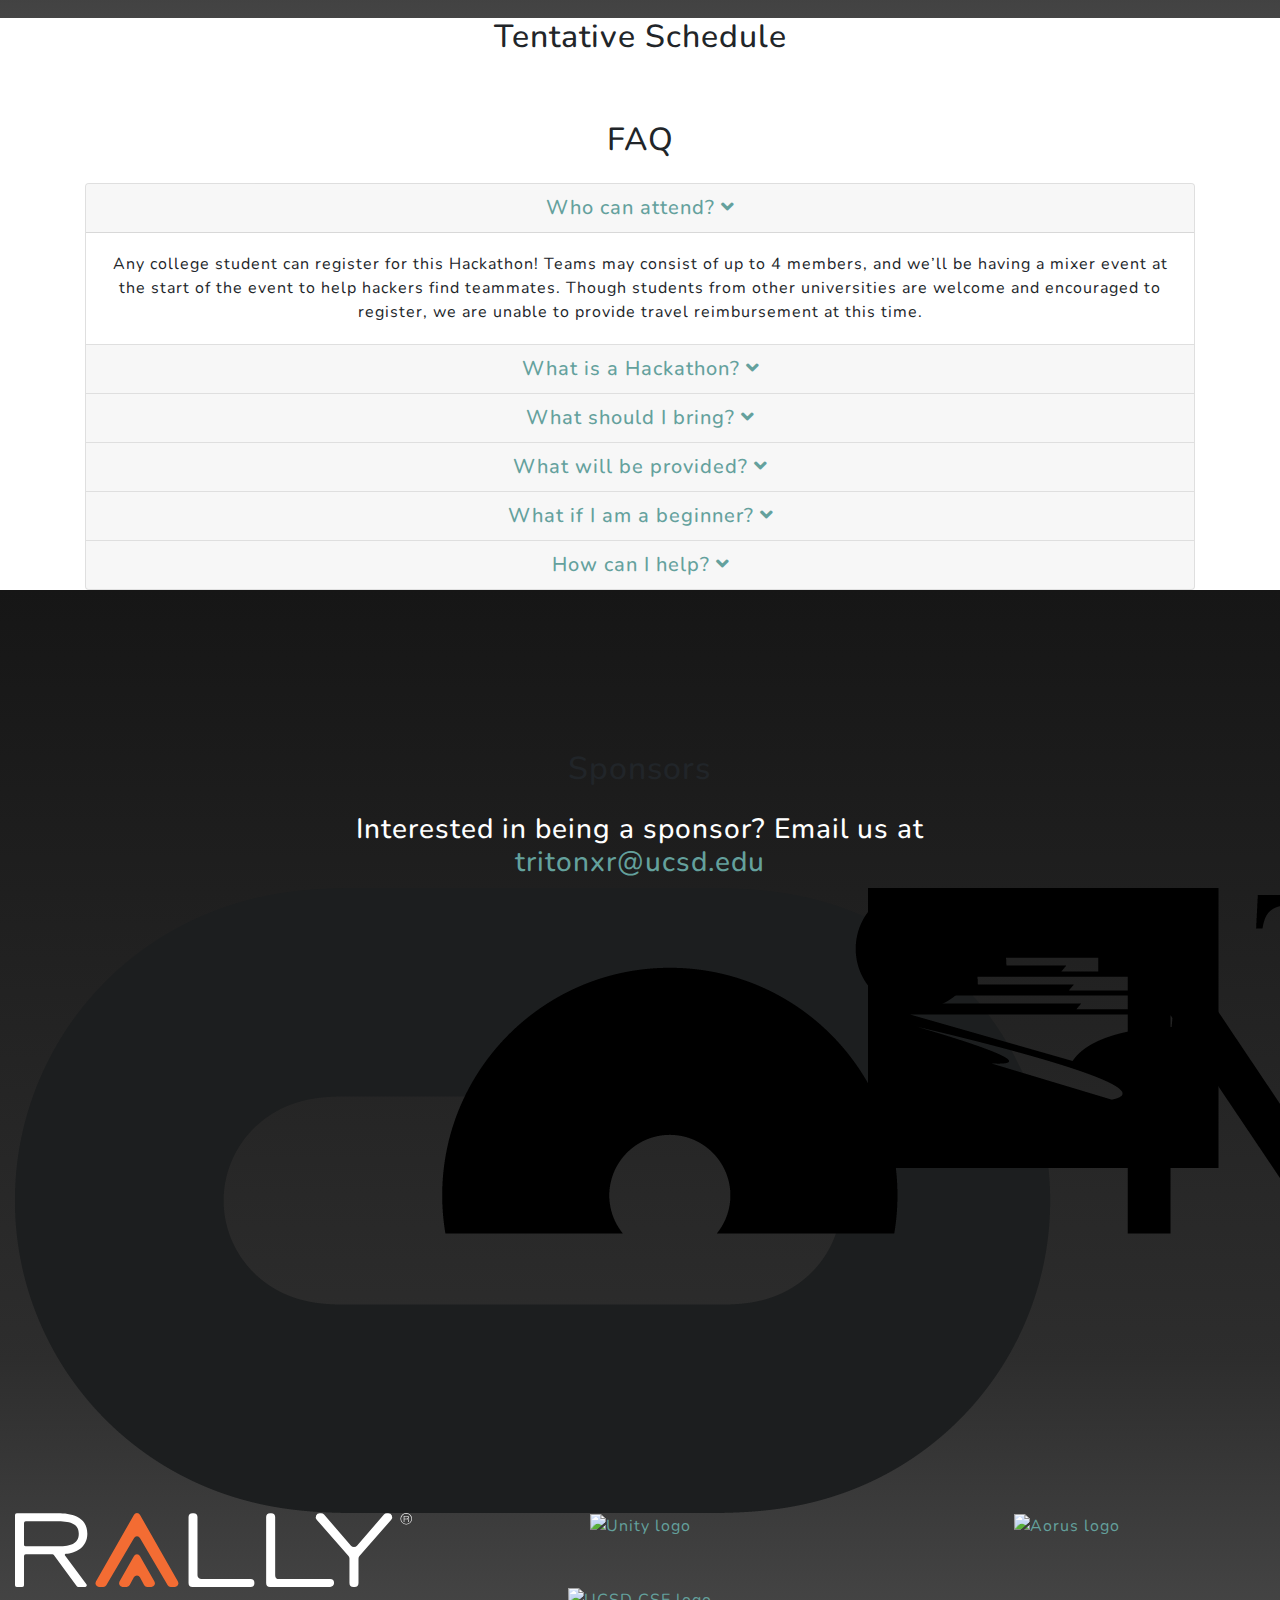
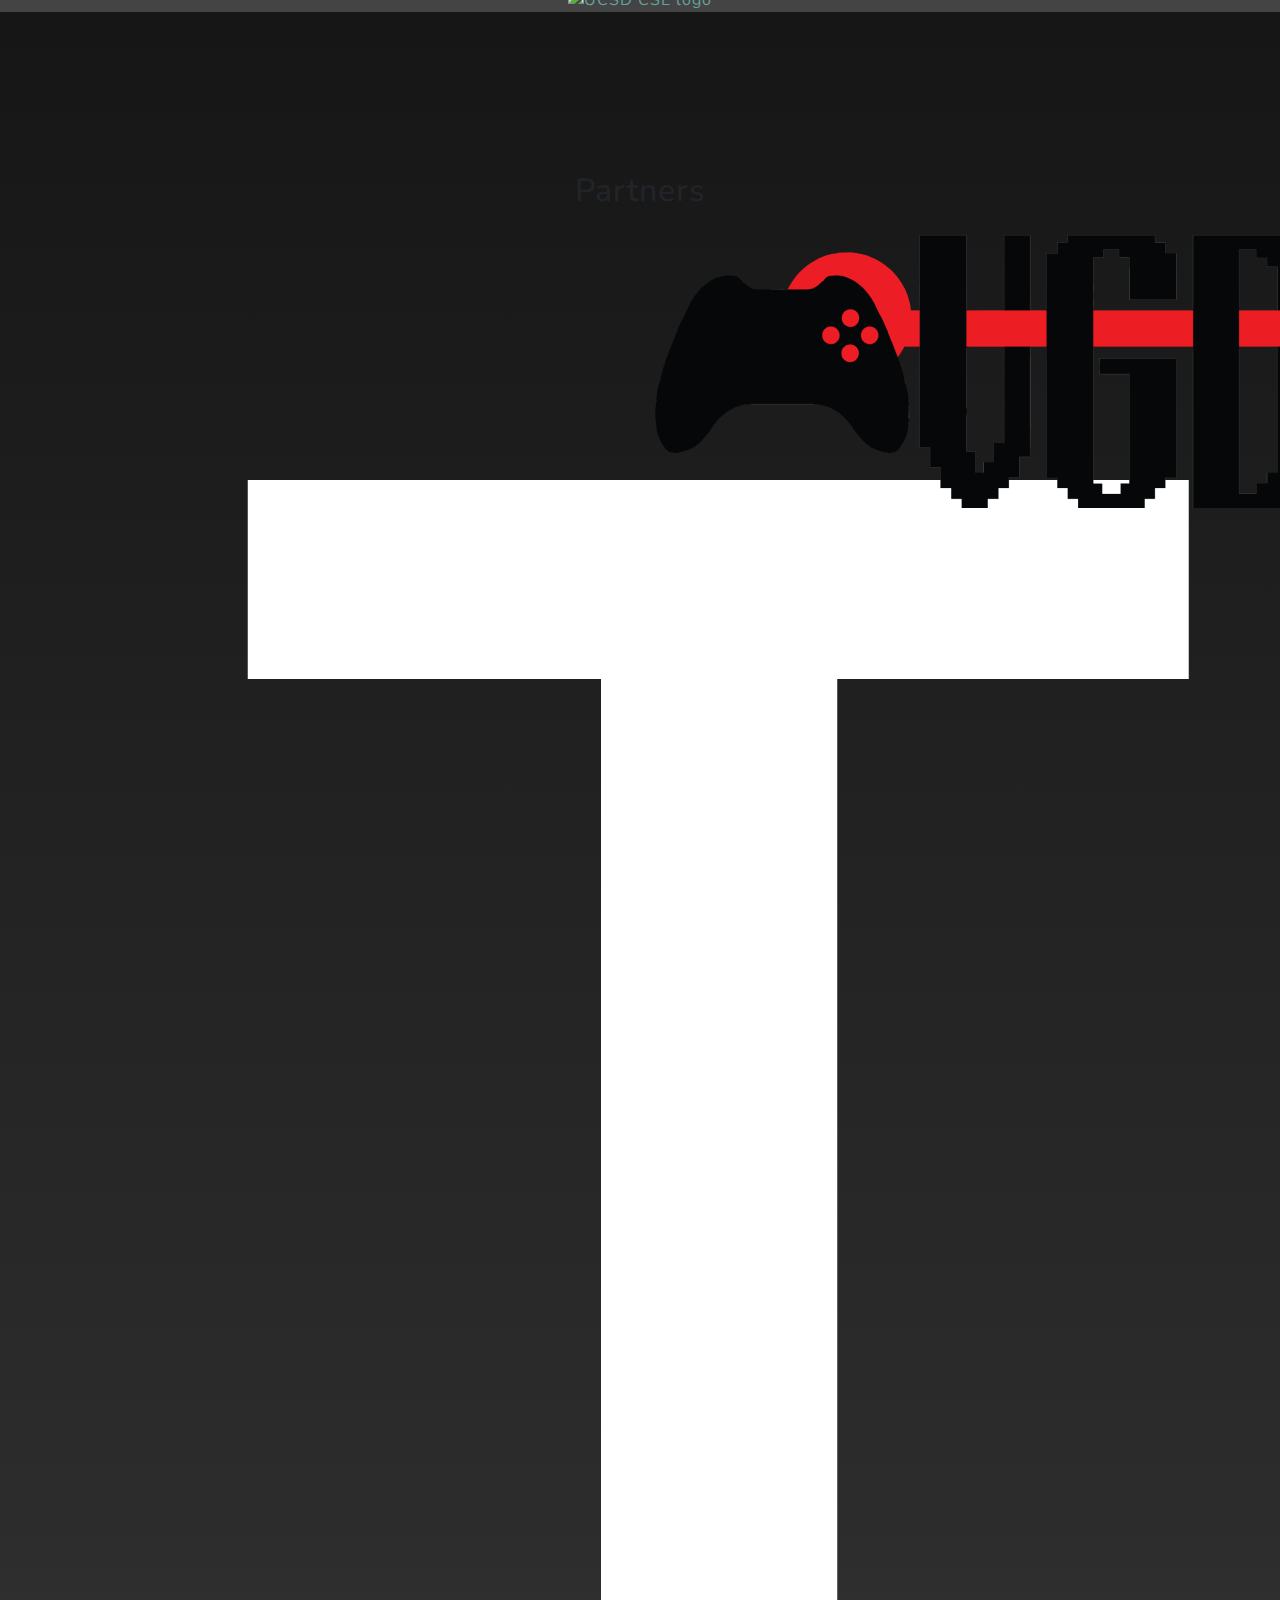
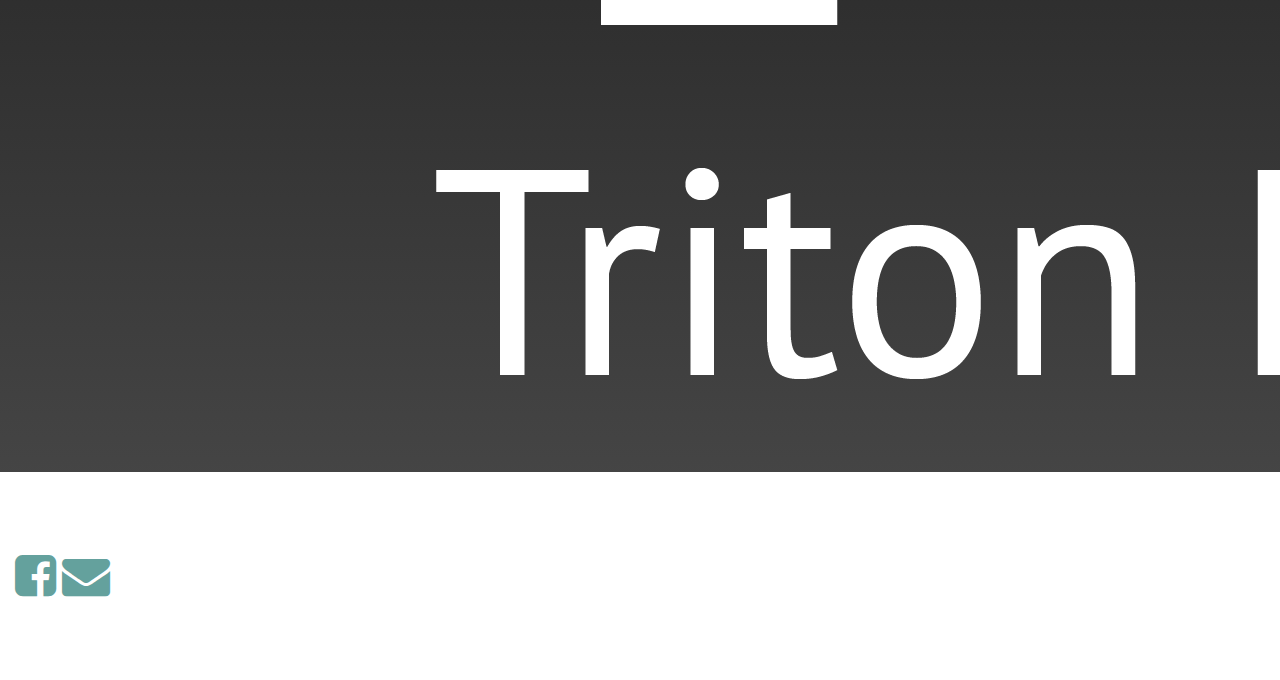
==== commit 05772508: "Fixed og:image" ====
--- a/index.html
+++ b/index.html
@@ -11,7 +11,7 @@
   <meta property="og:url" content="http://hackxr.io">
   <meta property="og:title" content="HackXR 2019">
   <meta property="og:image" content="https://hackxr.io/img/preview.png">
-  <meta property="og:image:secure_url" content="https://www.sdhacks.io/assets/img/preview.png" />
+  <meta property="og:image:secure_url" content="https://hackxr.io/img/preview.png" />
   <meta property="og:image:type" content="image/png" />
   <meta property="og:description" content="Official Website of HackXR 2019">
   <meta name="keywords" content="HackXR, HackXR 2019, hackathon, UCSD, UC, University of California San Diego, XR, VR, MR, Extended Reality, Virtual Reality, Mixed Reality, Triton XR, VR Club at UCSD" />
@@ -84,7 +84,7 @@
         <!-- <h1 class="mx-auto my-0 text-uppercase">HackXR</h1> -->
         <img src="img/hackxr_logo.png" class="landing-logo" alt="hackXR logo">
         <h5 class="text-white-50 mx-auto mt-2">Presented by <a href="http://tritonxr.ucsd.edu/" class="landing_link">Triton XR</a> in association with <a href="https://tesc.ucsd.edu/" class="landing_link">TESC</a> and <a href="https://www.facebook.com/groups/VGDC.UCSD/" class="landing_link">VGDC</a></h5>
-        <h2 class="text-white-50 mx-auto mt-2 mb-5">UC SAN DIEGO'S SECOND ANNUAL <span style="-webkit-text-stroke: 1px rgb(167, 116, 164); -webkit-text-fill-color: transparent">XR HACKATHON</span><br>May 3-5<br>Computer Science and Engineering Building</h2>
+        <h2 class="text-white-50 mx-auto mt-2 mb-5">UC SAN DIEGO'S SECOND ANNUAL <span style="-webkit-text-stroke: 1px rgb(167, 116, 164); -webkit-text-fill-color: transparent">XR HACKATHON</span><br>May 3-5, 2019<br>Computer Science and Engineering Building<br>Deadline to Apply: <span style="color: #f7e9a0;">April 26, 2019</span></h2>
         <a href="https://hackxr.typeform.com/to/Zu1Aii" class="btn btn-primary js-scroll-trigger">Apply Now</a>
         <a href="https://www.facebook.com/events/624998757956003/" class="btn btn-primary js-scroll-trigger">Facebook Event</a>
       </div>
@@ -254,8 +254,22 @@
             <img class="wide" id="rally-health" src="./logos/Rally_R_OrangeWhite_Lg_RGB.svg" alt="Rally Health logo">
           </a>
         </div>
-      </div>
-
+        <div class="col-lg-4 col-sm-12 col-md-6">
+          <a href="https://unity.com/" target="_blank">
+            <img class="wide" id="unity" src="./logos/unity-master-white.png" alt="Unity logo">
+          </a>
+        </div>
+        <div class="col-lg-4 col-sm-12 col-md-6">
+          <a href="https://www.aorus.com/" target="_blank">
+            <img class="wide" id="aorus" src="./logos/AORUS_logo_HA_BK.png" alt="Aorus logo">
+          </a>
+        </div>
+        <div class="col-lg-4 col-sm-12 col-md-6">
+          <a href="https://cse.ucsd.edu/" target="_blank">
+            <img class="wide" id="ucsd-cse" src="./logos/cse-monochrome-textright.svg" alt="UCSD CSE logo">
+          </a>
+        </div>
+      </div>
     </div>
   </section>
 
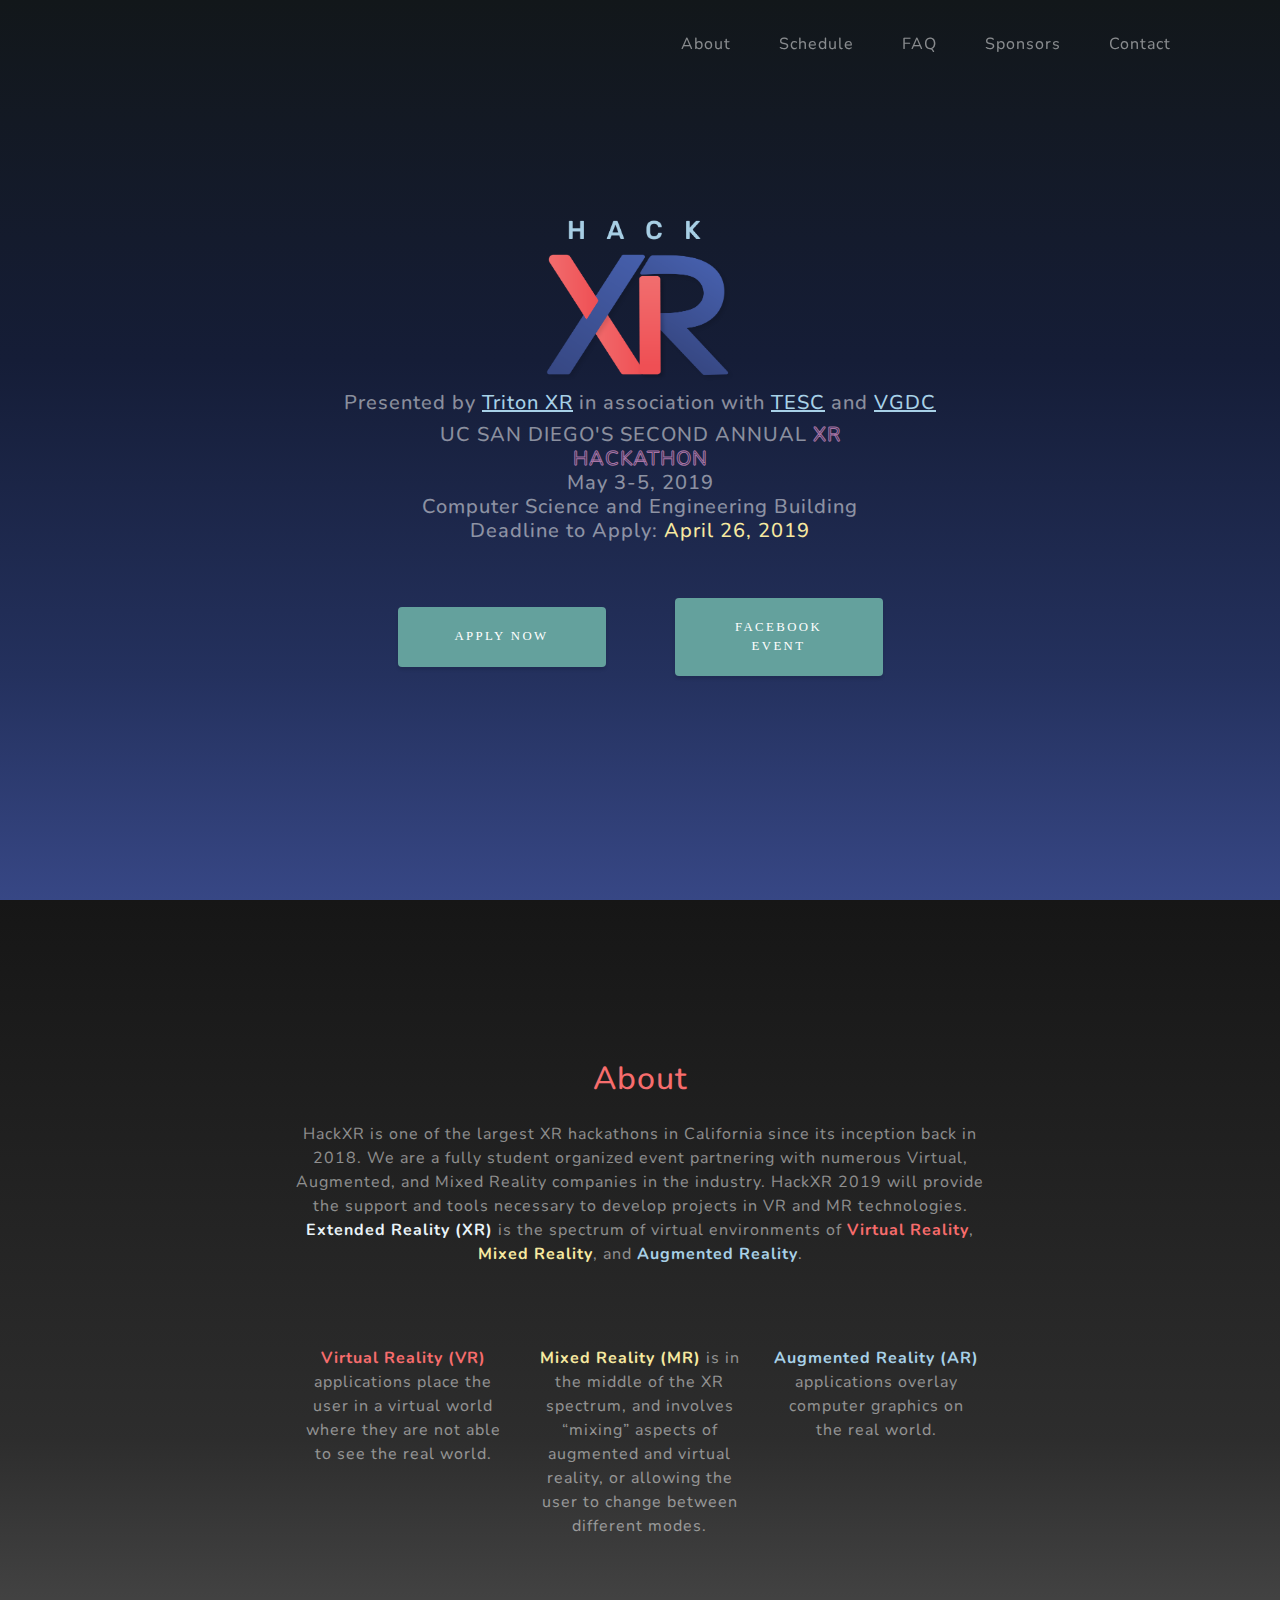
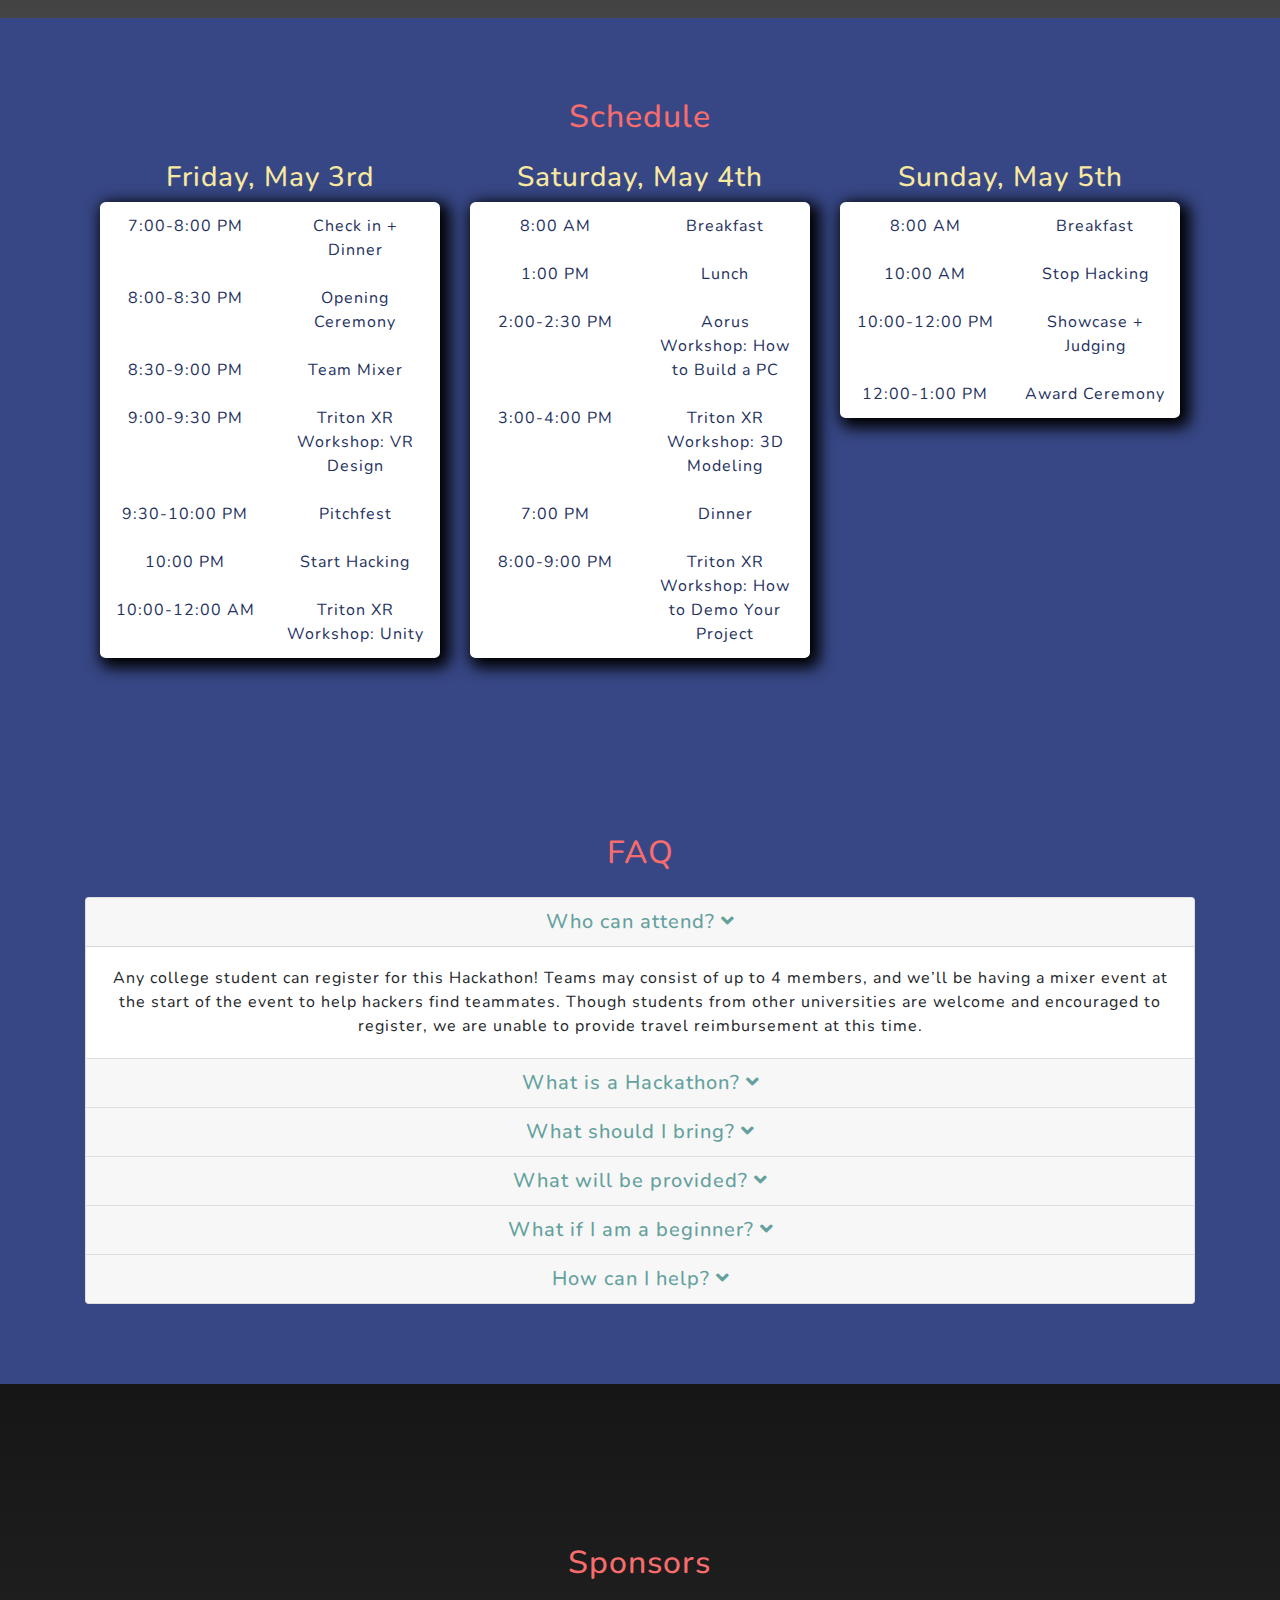
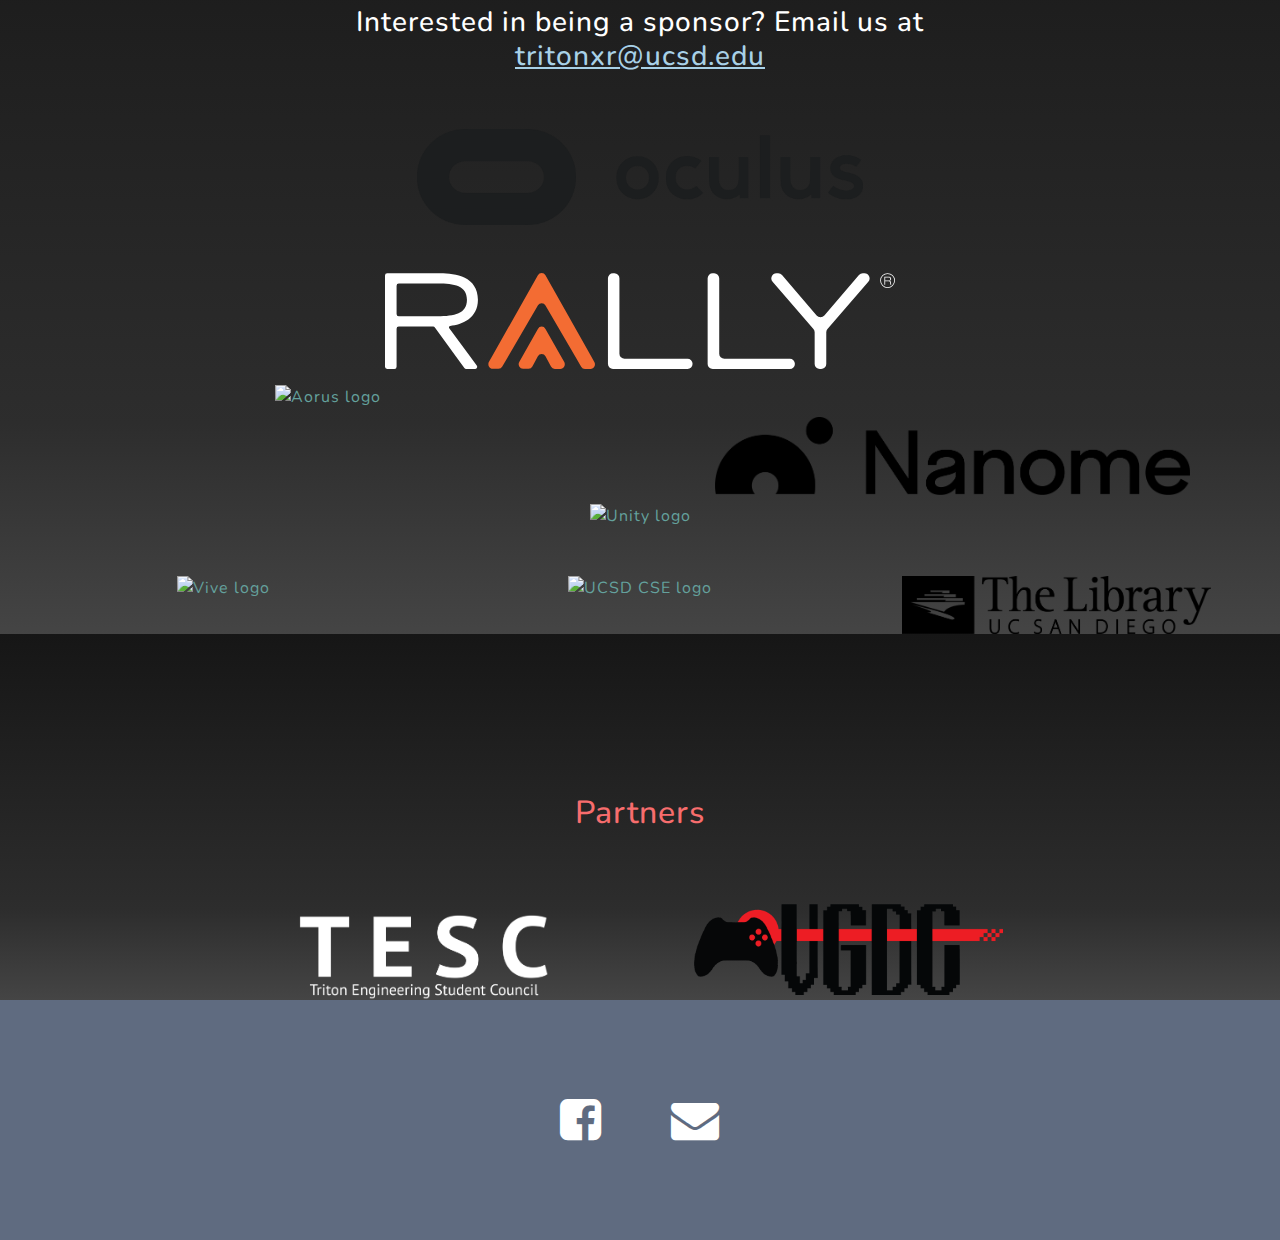
==== commit 302d6031: "Fixed logo styling" ====
--- a/index.html
+++ b/index.html
@@ -119,10 +119,90 @@
   <!-- Schedule Section -->
   <section id="schedule" class="schedule-section text-center">
     <div class="container">
+      <h2 class="text-heading mb-4">Schedule</h2>
       <div class="row">
-        <div class="col-lg-8 mx-auto">
-          <h2 class="text-heading mb-4">Tentative Schedule</h2>
-          <p class="text-white-50">Follow our Facebook for the latest updates!<br>
+        <div class="col-lg-4 col-md-12 col-sm-12">
+          <h3 class="day">Friday, May 3rd</h3>
+          <ul class="schedule">
+            <li class="row">
+              <span class="col-lg-6 col-md-6 col-sm-6 time">7:00-8:00 PM</span>
+              <span class="col-lg-6 col-md-6 col-sm-6 event">Check in + Dinner</span>
+            </li>
+            <li class="row">
+              <span class="col-lg-6 col-md-6 col-sm-6 time">8:00-8:30 PM</span>
+              <span class="col-lg-6 col-md-6 col-sm-6 event">Opening Ceremony</span>
+            </li>
+            <li class="row">
+              <span class="col-lg-6 col-md-6 col-sm-6 time">8:30-9:00 PM</span>
+              <span class="col-lg-6 col-md-6 col-sm-6 event">Team Mixer</span>
+            </li>
+            <li class="row"> 
+              <span class="col-lg-6 col-md-6 col-sm-6 time">9:00-9:30 PM</span>
+              <span class="col-lg-6 col-md-6 col-sm-6 event">Triton XR Workshop: VR Design</span>
+            </li>
+            <li class="row">
+              <span class="col-lg-6 col-md-6 col-sm-6 time">9:30-10:00 PM</span>
+              <span class="col-lg-6 col-md-6 col-sm-6 event">Pitchfest</span>
+            </li>
+            <li class="row">
+              <span class="col-lg-6 col-md-6 col-sm-6 time">10:00 PM</span>
+              <span class="col-lg-6 col-md-6 col-sm-6 event">Start Hacking</span>
+            </li>
+            <li class="row">
+              <span class="col-lg-6 col-md-6 col-sm-6 time">10:00-12:00 AM</span>
+              <span class="col-lg-6 col-md-6 col-sm-6 event">Triton XR Workshop: Unity</span>
+            </li>
+          </ul>
+        </div>
+        <div class="col-lg-4 col-md-12 col-sm-12">
+          <h3 class="day">Saturday, May 4th</h3>
+          <ul class="schedule">
+            <li class="row">
+              <span class="col-lg-6 col-md-6 col-sm-6 time">8:00 AM</span>
+              <span class="col-lg-6 col-md-6 col-sm-6 event">Breakfast</span>
+            </li>
+            <li class="row">
+              <span class="col-lg-6 col-md-6 col-sm-6 time">1:00 PM</span>
+              <span class="col-lg-6 col-md-6 col-sm-6 event">Lunch</span>
+            </li>
+            <li class="row">
+              <span class="col-lg-6 col-md-6 col-sm-6 time">2:00-2:30 PM</span>
+              <span class="col-lg-6 col-md-6 col-sm-6 event">Aorus Workshop: How to Build a PC</span>
+            </li>
+            <li class="row">
+              <span class="col-lg-6 col-md-6 col-sm-6 time">3:00-4:00 PM</span>
+              <span class="col-lg-6 col-md-6 col-sm-6 event">Triton XR Workshop: 3D Modeling</span>
+            </li>
+            <li class="row">
+              <span class="col-lg-6 col-md-6 col-sm-6 time">7:00 PM</span>
+              <span class="col-lg-6 col-md-6 col-sm-6 event">Dinner</span>
+            </li>
+            <li class="row">
+              <span class="col-lg-6 col-md-6 col-sm-6 time">8:00-9:00 PM</span>
+              <span class="col-lg-6 col-md-6 col-sm-6 event">Triton XR Workshop: How to Demo Your Project</span>
+            </li>
+          </ul>
+        </div>
+        <div class="col-lg-4 col-md-12 col-sm-12">
+          <h3 class="day">Sunday, May 5th</h3>
+          <ul class="schedule">
+            <li class="row">
+              <span class="col-lg-6 col-md-6 col-sm-6 time">8:00 AM</span>
+              <span class="col-lg-6 col-md-6 col-sm-6 event">Breakfast</span>
+            </li>
+            <li class="row">
+              <span class="col-lg-6 col-md-6 col-sm-6 time">10:00 AM</span>
+              <span class="col-lg-6 col-md-6 col-sm-6 event">Stop Hacking</span>
+            </li>
+            <li class="row">
+              <span class="col-lg-6 col-md-6 col-sm-6 time">10:00-12:00 PM</span>
+              <span class="col-lg-6 col-md-6 col-sm-6 event">Showcase + Judging</span>
+            </li>
+            <li class="row">
+              <span class="col-lg-6 col-md-6 col-sm-6 time">12:00-1:00 PM</span>
+              <span class="col-lg-6 col-md-6 col-sm-6 event">Award Ceremony</span>
+            </li>
+          </ul>
         </div>
       </div>
     </div>
@@ -234,39 +314,46 @@
         </div>
       </div>
       <div class="row justify-content-center">
-        <div class="col-lg-4 col-sm-12 col-md-6">
+        <div class="col-lg-12 col-sm-12 col-md-12">
           <a href="https://www.oculus.com/rift/" target="_blank">
             <img class="wide" id="oculus" src="./logos/oculus_logo.png" alt="Oculus logo">
           </a>
         </div>
-        <div class="col-lg-4 col-sm-12 col-md-6">
+        <div class="col-lg-12 col-sm-12 col-md-12">
+          <a href="https://www.rallyhealth.com/" target="_blank">
+            <img class="wide" id="rally-health" src="./logos/Rally_R_OrangeWhite_Lg_RGB.svg" alt="Rally Health logo">
+          </a>
+        </div>
+        <div class="col-lg-6 col-sm-12 col-md-6">
+          <a href="https://www.aorus.com/" target="_blank">
+            <img class="wide" id="aorus" src="./logos/AORUS_logo_HA_BK.png" alt="Aorus logo">
+          </a>
+        </div>
+        <div class="col-lg-6 col-sm-12 col-md-6">
           <a href="https://nanome.ai/" target="_blank">
             <img class="wide" id="nanome" src="./logos/Nanome_Logo_Horizontal-Black.png" alt="Nanome logo">
+          </a>
+        </div>
+        <div class="col-lg-6 col-sm-12 col-md-6">
+          <a href="https://unity.com/" target="_blank">
+            <img class="wide" id="unity" src="./logos/unity-master-white.png" alt="Unity logo">
+          </a>
+        </div>
+      </div>
+      <div class="row justify-content-center">
+        <div class="col-lg-4 col-sm-12 col-md-6">
+          <a href="https://www.vive.com/us/" target="_blank">
+            <img class="wide" id="vive" src="./logos/VIVE_AltLogo_Digital_Primary_Blue-White_RGB_TM.png" alt="Vive logo">
+          </a>
+        </div>
+        <div class="col-lg-4 col-sm-12 col-md-6">
+          <a href="https://cse.ucsd.edu/" target="_blank">
+            <img class="wide" id="ucsd-cse" src="./logos/cse-monochrome-textright.svg" alt="UCSD CSE logo">
           </a>
         </div>
         <div class="col-lg-4 col-sm-12 col-md-6">
           <a href="https://library.ucsd.edu/" target="_blank">
             <img class="wide" id="ucsd-library" src="./logos/ucsd_library.png" alt="UCSD Library logo">
-          </a>
-        </div>
-        <div class="col-lg-4 col-sm-12 col-md-6">
-          <a href="https://www.rallyhealth.com/" target="_blank">
-            <img class="wide" id="rally-health" src="./logos/Rally_R_OrangeWhite_Lg_RGB.svg" alt="Rally Health logo">
-          </a>
-        </div>
-        <div class="col-lg-4 col-sm-12 col-md-6">
-          <a href="https://unity.com/" target="_blank">
-            <img class="wide" id="unity" src="./logos/unity-master-white.png" alt="Unity logo">
-          </a>
-        </div>
-        <div class="col-lg-4 col-sm-12 col-md-6">
-          <a href="https://www.aorus.com/" target="_blank">
-            <img class="wide" id="aorus" src="./logos/AORUS_logo_HA_BK.png" alt="Aorus logo">
-          </a>
-        </div>
-        <div class="col-lg-4 col-sm-12 col-md-6">
-          <a href="https://cse.ucsd.edu/" target="_blank">
-            <img class="wide" id="ucsd-cse" src="./logos/cse-monochrome-textright.svg" alt="UCSD CSE logo">
           </a>
         </div>
       </div>
--- a/css/style.min.css
+++ b/css/style.min.css
@@ -0,0 +1 @@
+.landing-logo{width:12rem}.landing_link{color:#a8d1e7;text-decoration:underline}.schedule-section{padding-top:5rem;padding-bottom:5rem;background:-webkit-gradient(#374785);background:#374785}.faq-section{padding-top:5rem;padding-bottom:5rem;background:-webkit-gradient(#374785);background:#374785}.logo{max-width:3rem;margin-left:1rem}#aorus{max-height:75%!important;margin-top:1rem}#unity{margin-top:.6rem}.btn{margin:.4rem 2rem;width:13rem}footer{width:100%;background-color:rgba(95,107,128,1);text-align:center}.row{margin-left:0;margin-right:0}.row.section{padding:3.125rem 0;background-color:rgba(95,107,128,1)}.row .col.offset-m1{width:30%;padding:0 6%}.row .col{float:left;min-height:1px}.row .col.l1{width:10%;margin-left:auto;left:auto;right:auto}.row:after{content:"";display:table;clear:both}.row .col.offset-l5{margin-left:50%;width:7rem;left:auto;right:auto}.fa{padding:1rem;color:#fff;margin:0 1rem}.fa:hover{opacity:.7}.text-heading{color:#f76d6d}.email-link{color:#a8d1e7;text-decoration:underline}#sponsors .container-fluid{height:100%;min-height:100%}.wide{width:auto;height:auto;margin:3rem 0 0;max-height:6rem;max-width:80%}#sponsors .large{width:40rem;max-width:40rem}#sponsors .medium{width:30rem;max-width:30rem}#sponsors .small{width:20rem;max-width:20rem}#partners .small{width:20rem;max-width:20rem}.xrlogo{height:auto;max-width:5rem;padding:1rem;float:right}.day{color:#f7e9a0}.schedule{list-style:none;background-color:#fff;border-radius:.35rem;-webkit-box-shadow:5px 5px 15px 5px #000;box-shadow:5px 5px 15px 5px #000;padding:0}.schedule>li{padding:.75rem 0}.event,.time{color:#24315e}@media (max-width:767px){.wide{max-width:60%}}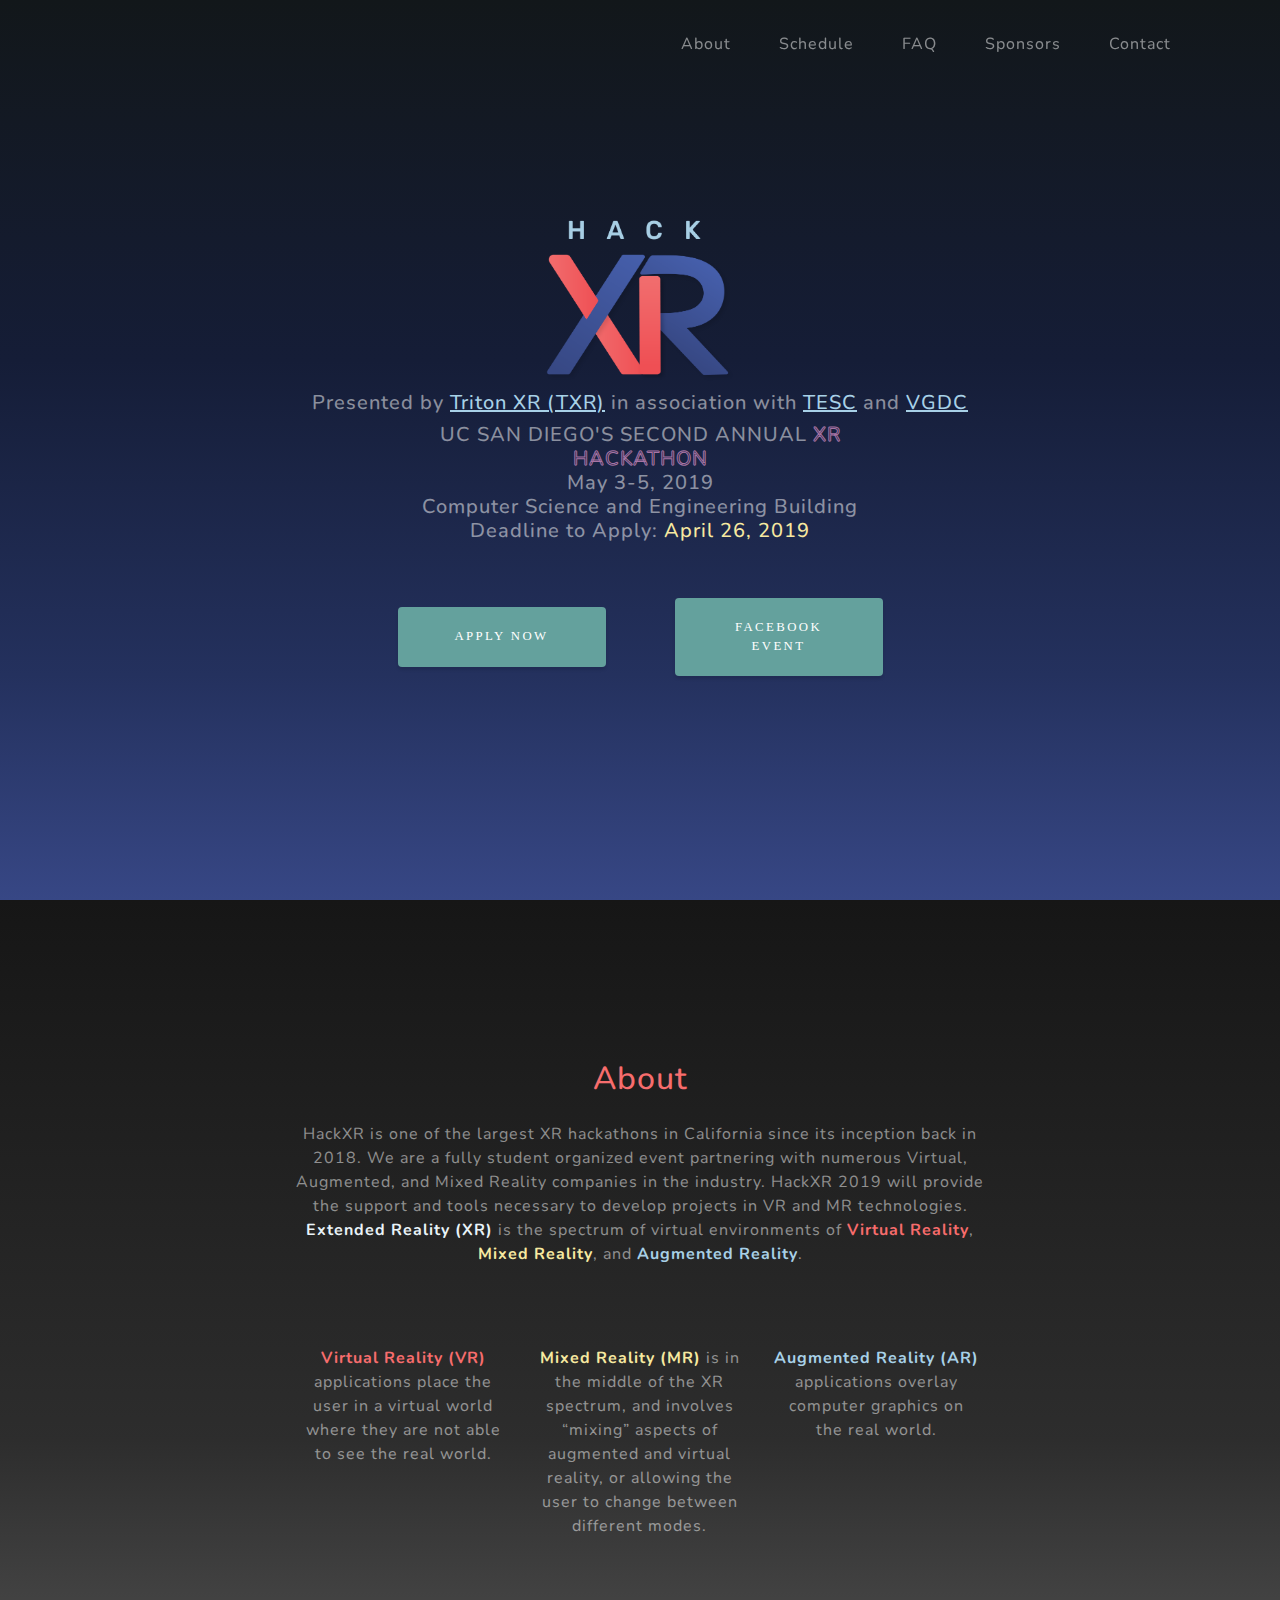
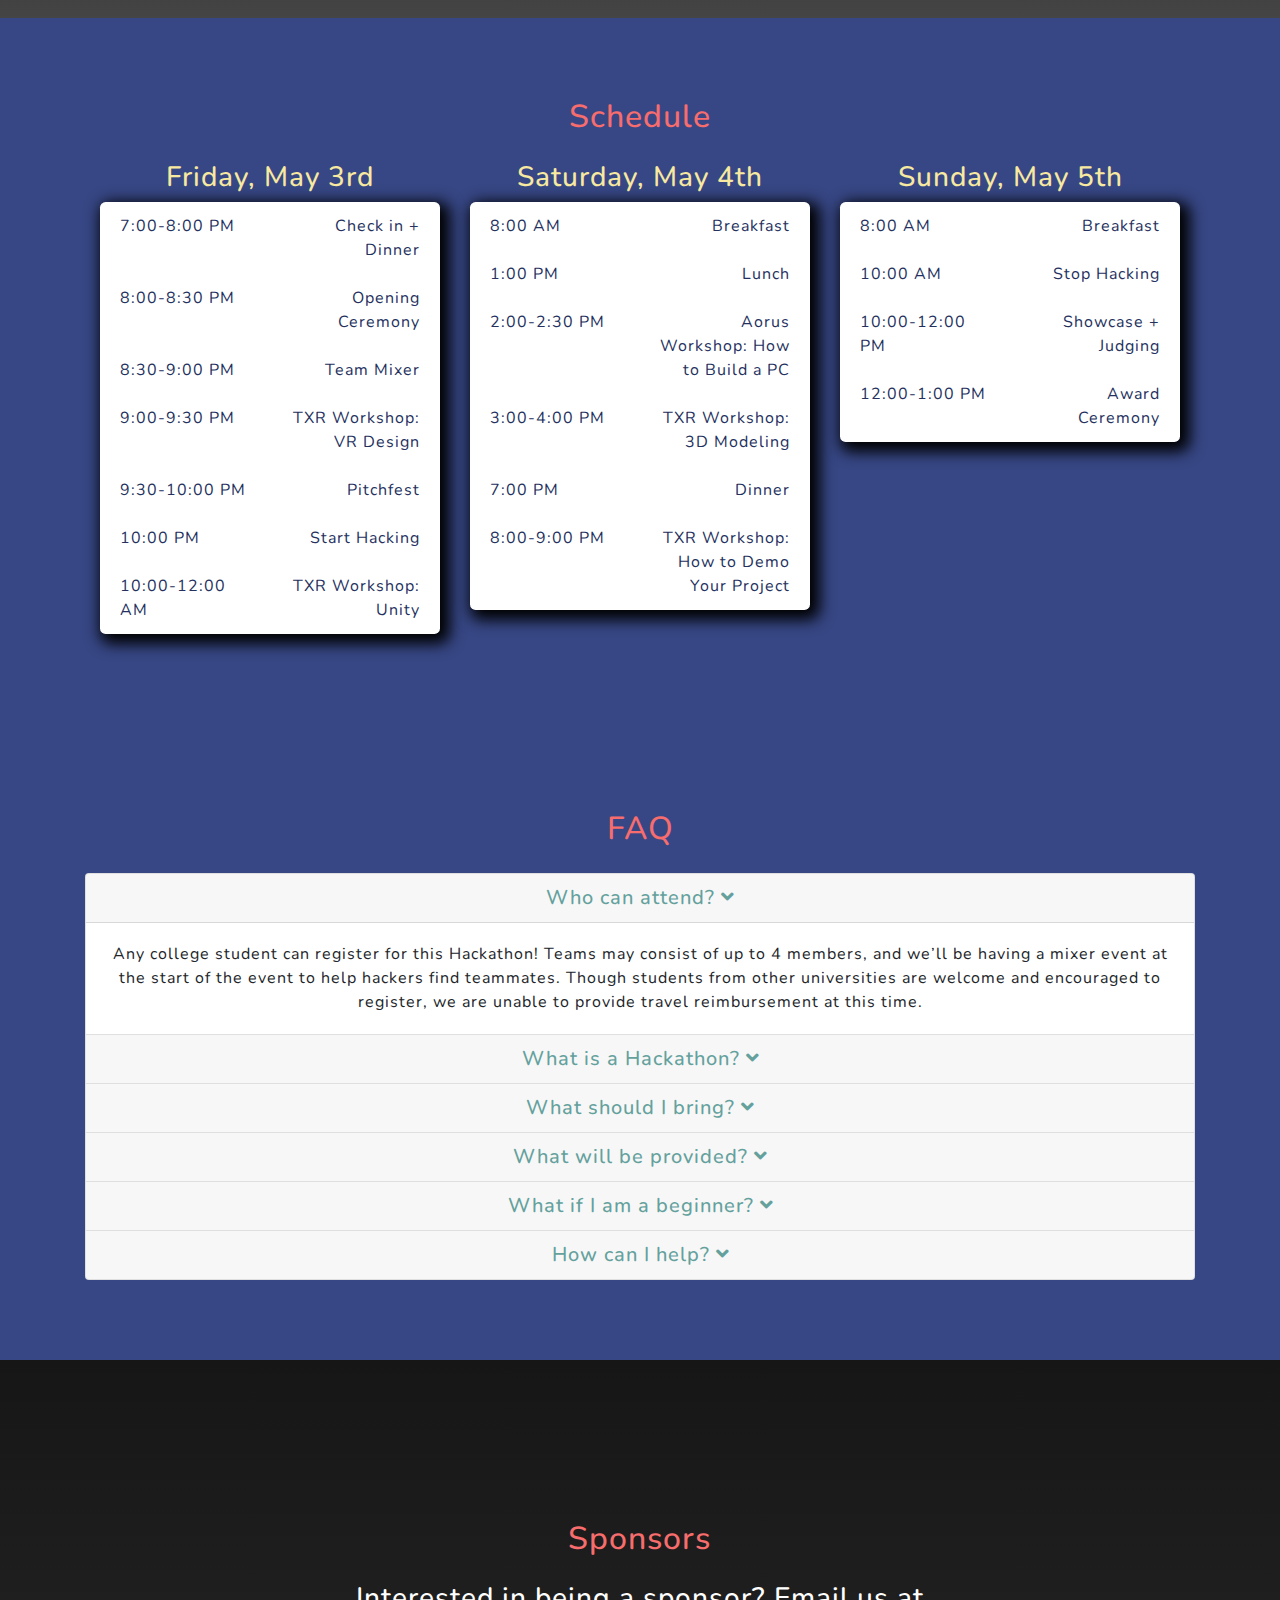
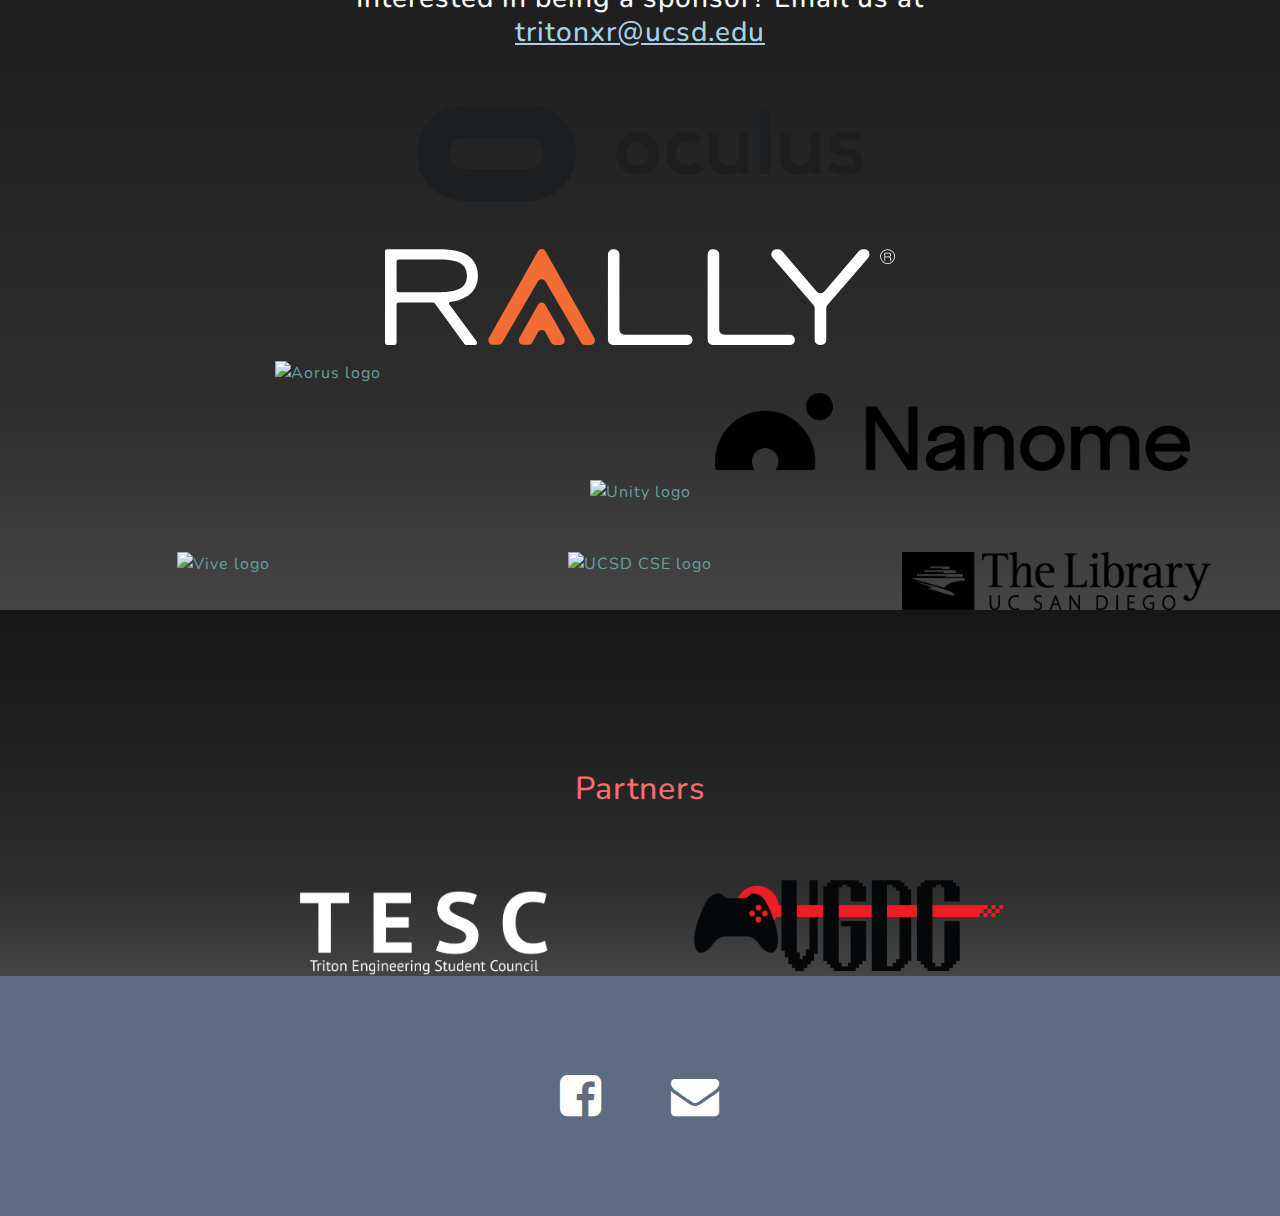
==== commit 193bf57c: "Fixed schedule alignment" ====
--- a/index.html
+++ b/index.html
@@ -30,7 +30,7 @@
 
   <!-- Custom styles for this template -->
   <link href="css/grayscale.min.css" rel="stylesheet">
-  <link href="css/style.min.css" rel="stylesheet">
+  <link href="css/style.css" rel="stylesheet">
   
   <!-- Global site tag (gtag.js) - Google Analytics -->
   <script async src="https://www.googletagmanager.com/gtag/js?id=UA-136159340-1"></script>
@@ -83,7 +83,7 @@
       <div class="mx-auto text-center">
         <!-- <h1 class="mx-auto my-0 text-uppercase">HackXR</h1> -->
         <img src="img/hackxr_logo.png" class="landing-logo" alt="hackXR logo">
-        <h5 class="text-white-50 mx-auto mt-2">Presented by <a href="http://tritonxr.ucsd.edu/" class="landing_link">Triton XR</a> in association with <a href="https://tesc.ucsd.edu/" class="landing_link">TESC</a> and <a href="https://www.facebook.com/groups/VGDC.UCSD/" class="landing_link">VGDC</a></h5>
+        <h5 class="text-white-50 mx-auto mt-2">Presented by <a href="http://tritonxr.ucsd.edu/" class="landing_link">Triton XR (TXR)</a> in association with <a href="https://tesc.ucsd.edu/" class="landing_link">TESC</a> and <a href="https://www.facebook.com/groups/VGDC.UCSD/" class="landing_link">VGDC</a></h5>
         <h2 class="text-white-50 mx-auto mt-2 mb-5">UC SAN DIEGO'S SECOND ANNUAL <span style="-webkit-text-stroke: 1px rgb(167, 116, 164); -webkit-text-fill-color: transparent">XR HACKATHON</span><br>May 3-5, 2019<br>Computer Science and Engineering Building<br>Deadline to Apply: <span style="color: #f7e9a0;">April 26, 2019</span></h2>
         <a href="https://hackxr.typeform.com/to/Zu1Aii" class="btn btn-primary js-scroll-trigger">Apply Now</a>
         <a href="https://www.facebook.com/events/624998757956003/" class="btn btn-primary js-scroll-trigger">Facebook Event</a>
@@ -138,7 +138,7 @@
             </li>
             <li class="row"> 
               <span class="col-lg-6 col-md-6 col-sm-6 time">9:00-9:30 PM</span>
-              <span class="col-lg-6 col-md-6 col-sm-6 event">Triton XR Workshop: VR Design</span>
+              <span class="col-lg-6 col-md-6 col-sm-6 event">TXR Workshop: VR Design</span>
             </li>
             <li class="row">
               <span class="col-lg-6 col-md-6 col-sm-6 time">9:30-10:00 PM</span>
@@ -150,7 +150,7 @@
             </li>
             <li class="row">
               <span class="col-lg-6 col-md-6 col-sm-6 time">10:00-12:00 AM</span>
-              <span class="col-lg-6 col-md-6 col-sm-6 event">Triton XR Workshop: Unity</span>
+              <span class="col-lg-6 col-md-6 col-sm-6 event">TXR Workshop: Unity</span>
             </li>
           </ul>
         </div>
@@ -171,7 +171,7 @@
             </li>
             <li class="row">
               <span class="col-lg-6 col-md-6 col-sm-6 time">3:00-4:00 PM</span>
-              <span class="col-lg-6 col-md-6 col-sm-6 event">Triton XR Workshop: 3D Modeling</span>
+              <span class="col-lg-6 col-md-6 col-sm-6 event">TXR Workshop: 3D Modeling</span>
             </li>
             <li class="row">
               <span class="col-lg-6 col-md-6 col-sm-6 time">7:00 PM</span>
@@ -179,7 +179,7 @@
             </li>
             <li class="row">
               <span class="col-lg-6 col-md-6 col-sm-6 time">8:00-9:00 PM</span>
-              <span class="col-lg-6 col-md-6 col-sm-6 event">Triton XR Workshop: How to Demo Your Project</span>
+              <span class="col-lg-6 col-md-6 col-sm-6 event">TXR Workshop: How to Demo Your Project</span>
             </li>
           </ul>
         </div>
--- a/css/style.css
+++ b/css/style.css
@@ -0,0 +1,194 @@
+.landing-logo {
+    width: 12rem;
+}
+
+.landing_link {
+    color: #a8d1e7;
+    text-decoration: underline;
+}
+
+.schedule-section {
+    padding-top: 5rem;
+    padding-bottom: 5rem;
+    background: -webkit-gradient(#374785);
+    background: #374785;
+}
+
+.faq-section {
+    padding-top: 5rem;
+    padding-bottom: 5rem;
+    background: -webkit-gradient(#374785);
+    background: #374785;
+  }
+
+.logo {
+    max-width: 3rem; 
+    margin-left: 1rem;
+}
+
+#aorus {
+    max-height: 75% !important;
+    margin-top: 1rem;
+}
+
+#unity {
+    margin-top: 0.6rem;
+}
+
+.btn {
+    margin: 0.4rem 2rem;
+    width: 13rem;
+}
+
+footer {
+    width: 100%;
+    background-color: rgba(95,107,128,1.0);
+    text-align: center;
+}
+
+/* .footer_content {
+    max-width: 87.5rem;
+    margin: 0 auto;
+}
+
+.footer .row {
+    margin-bottom: 0px;
+    padding-bottom: 0px;
+} */
+
+.row {
+    margin-left: 0px;
+    margin-right: 0px;
+}
+
+.row.section {
+    padding: 3.125rem 0;
+    background-color: rgba(95,107,128,1.0);
+}
+
+.row .col.offset-m1 {
+    width: 30%;
+    padding: 0 6%;
+}
+
+.row .col {
+    float: left;
+    min-height: 1px;
+}
+
+.row .col.l1 {
+    width: 10%;
+    margin-left: auto;
+    left: auto;
+    right: auto;
+}
+
+.row:after {
+    content: "";
+    display: table;
+    clear: both;
+}
+
+.row .col.offset-l5 {
+    margin-left: 50%;
+    width: 7rem;
+    left: auto;
+    right: auto;
+}
+
+.fa {
+    padding: 1rem;
+    color: white;
+    margin: 0 1rem;
+}
+.fa:hover {
+    opacity: 0.7;
+}
+
+.text-heading {
+    color: #f76d6d;
+}
+
+/* Sponsorships */
+.email-link {
+    color: #a8d1e7;
+    text-decoration: underline;
+}
+
+#sponsors .container-fluid {
+    height: 100%;
+    min-height: 100%;
+}
+
+.wide {
+    width: auto;
+    height: auto;
+    margin: 3rem 0 0;
+    max-height: 6rem;
+    max-width: 80%;
+}
+
+#sponsors .large {
+    width: 40rem;
+    max-width: 40rem;
+}
+
+#sponsors .medium {
+    width: 30rem;
+    max-width: 30rem;
+}
+
+#sponsors .small {
+    width: 20rem;
+    max-width: 20rem;
+}
+
+#partners .small {
+    width: 20rem;
+    max-width: 20rem;
+}
+.xrlogo{
+    height: auto;
+    max-width: 5rem;
+    padding: 1rem;
+    float: right;
+}
+
+.day {
+    color: #f7e9a0;
+}
+
+.schedule {
+    list-style: none;
+    background-color: white;
+    border-radius: 0.35rem;
+    -webkit-box-shadow: 5px 5px 15px 5px #000000; 
+    box-shadow: 5px 5px 15px 5px #000000;
+    padding: 0;
+}
+
+.schedule > li {
+    padding: 0.75rem 0;
+}
+
+.time, .event {
+    color: #24315e;
+}
+
+.time {
+    text-align: left;
+    float: left;
+    padding-left: 20px;
+}
+
+.event {
+    text-align: right;
+    float: right;
+    padding-right: 20px;
+}
+
+@media (max-width:767px){
+    .wide {
+        max-width: 60%;
+    }
+}
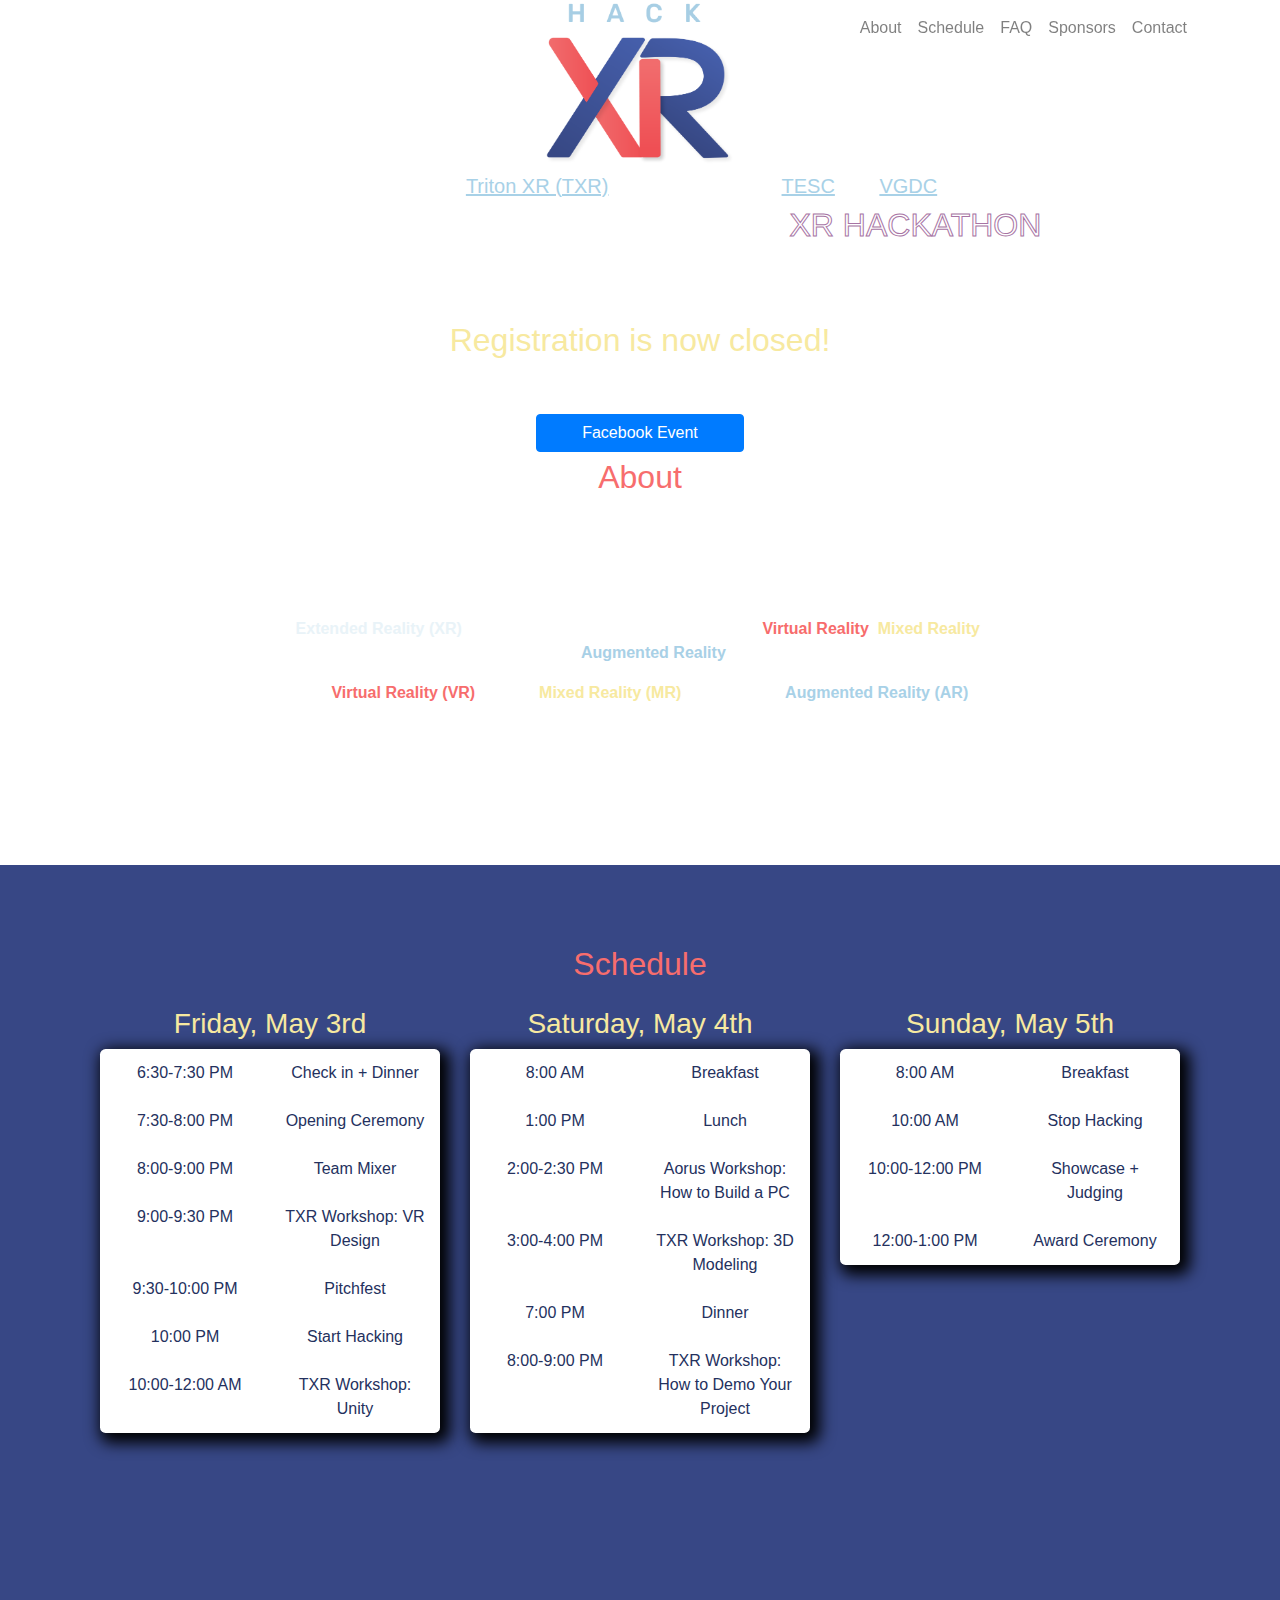
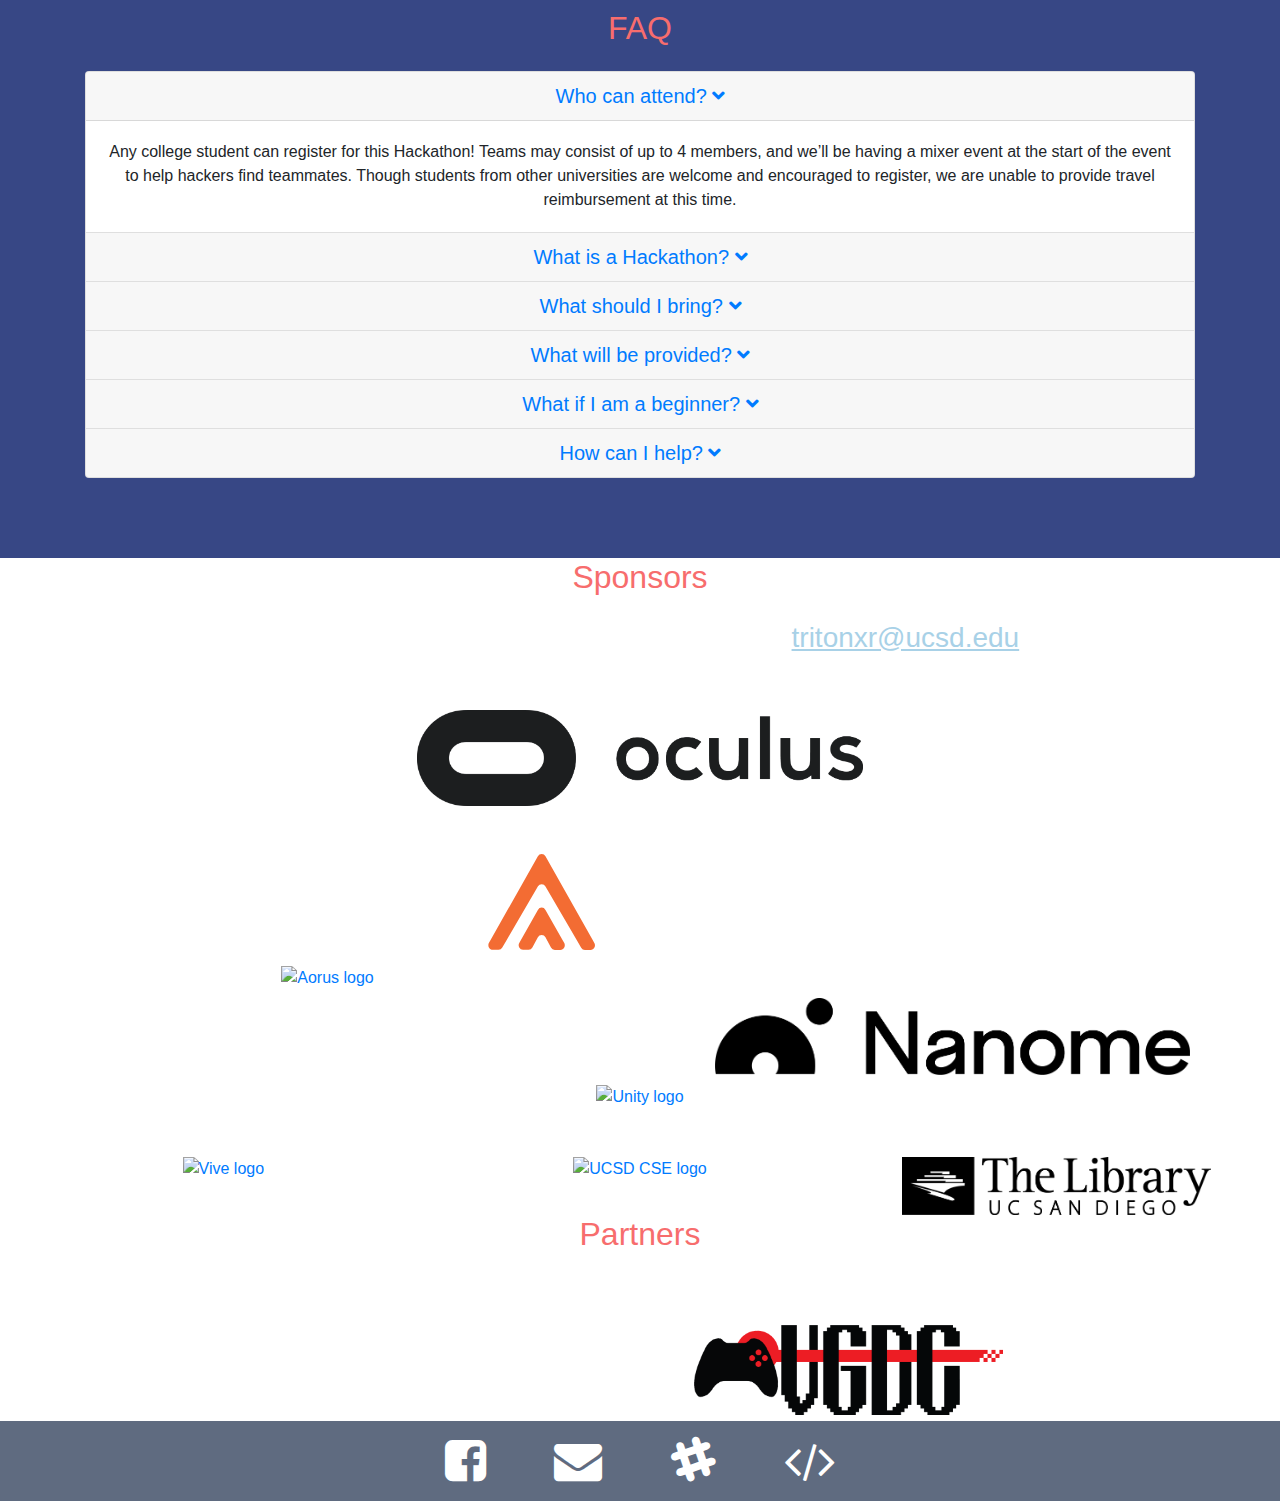
==== commit a84731d6: "Fixed Slack link" ====
--- a/index.html
+++ b/index.html
@@ -29,8 +29,8 @@
   <link href="https://fonts.googleapis.com/css?family=Nunito:200,200i,300,300i,400,400i,600,600i,700,700i,800,800i,900,900i" rel="stylesheet">
 
   <!-- Custom styles for this template -->
-  <link href="css/grayscale.min.css" rel="stylesheet">
-  <link href="css/style.css" rel="stylesheet">
+  <link href="css/hackxr.min.css" rel="stylesheet">
+  <link href="css/style.min.css" rel="stylesheet">
   
   <!-- Global site tag (gtag.js) - Google Analytics -->
   <script async src="https://www.googletagmanager.com/gtag/js?id=UA-136159340-1"></script>
@@ -78,14 +78,14 @@
   </nav>
 
   <!-- Header -->
-  <header class="masthead">
+  <header class="header">
     <div class="container d-flex h-100 align-items-center">
       <div class="mx-auto text-center">
         <!-- <h1 class="mx-auto my-0 text-uppercase">HackXR</h1> -->
         <img src="img/hackxr_logo.png" class="landing-logo" alt="hackXR logo">
         <h5 class="text-white-50 mx-auto mt-2">Presented by <a href="http://tritonxr.ucsd.edu/" class="landing_link">Triton XR (TXR)</a> in association with <a href="https://tesc.ucsd.edu/" class="landing_link">TESC</a> and <a href="https://www.facebook.com/groups/VGDC.UCSD/" class="landing_link">VGDC</a></h5>
-        <h2 class="text-white-50 mx-auto mt-2 mb-5">UC SAN DIEGO'S SECOND ANNUAL <span style="-webkit-text-stroke: 1px rgb(167, 116, 164); -webkit-text-fill-color: transparent">XR HACKATHON</span><br>May 3-5, 2019<br>Computer Science and Engineering Building<br>Deadline to Apply: <span style="color: #f7e9a0;">April 26, 2019</span></h2>
-        <a href="https://hackxr.typeform.com/to/Zu1Aii" class="btn btn-primary js-scroll-trigger">Apply Now</a>
+        <h2 class="text-white-50 mx-auto mt-2 mb-5">UC SAN DIEGO'S SECOND ANNUAL <span style="-webkit-text-stroke: 1px rgb(167, 116, 164); -webkit-text-fill-color: transparent">XR HACKATHON</span><br>May 3-5, 2019<br>Computer Science and Engineering Building<br><span style="color: #f7e9a0;">Registration is now closed!</span></h2>
+        <!-- <a href="https://hackxr.typeform.com/to/Zu1Aii" class="btn btn-primary js-scroll-trigger">Apply Now</a> -->
         <a href="https://www.facebook.com/events/624998757956003/" class="btn btn-primary js-scroll-trigger">Facebook Event</a>
       </div>
     </div>
@@ -125,15 +125,15 @@
           <h3 class="day">Friday, May 3rd</h3>
           <ul class="schedule">
             <li class="row">
-              <span class="col-lg-6 col-md-6 col-sm-6 time">7:00-8:00 PM</span>
+              <span class="col-lg-6 col-md-6 col-sm-6 time">6:30-7:30 PM</span>
               <span class="col-lg-6 col-md-6 col-sm-6 event">Check in + Dinner</span>
             </li>
             <li class="row">
-              <span class="col-lg-6 col-md-6 col-sm-6 time">8:00-8:30 PM</span>
+              <span class="col-lg-6 col-md-6 col-sm-6 time">7:30-8:00 PM</span>
               <span class="col-lg-6 col-md-6 col-sm-6 event">Opening Ceremony</span>
             </li>
             <li class="row">
-              <span class="col-lg-6 col-md-6 col-sm-6 time">8:30-9:00 PM</span>
+              <span class="col-lg-6 col-md-6 col-sm-6 time">8:00-9:00 PM</span>
               <span class="col-lg-6 col-md-6 col-sm-6 event">Team Mixer</span>
             </li>
             <li class="row"> 
@@ -304,7 +304,7 @@
   </section>
 
   <!-- Sponsors Section -->
-  <section id="sponsors" class="about-section text-center">
+  <section id="sponsors" class="sponsors-section text-center">
     <div class="container-fluid">
       <div class="row ">
         <div class="col-lg-8 mx-auto">
@@ -361,7 +361,7 @@
   </section>
 
   <!-- Partners Section -->
-  <section id="partners" class="about-section text-center">
+  <section id="partners" class="partners-section text-center">
     <div class="container-fluid">
       <div class="row">
         <div class="col-lg-8 mx-auto">
@@ -389,8 +389,8 @@
       <div class="col-md-12 justify-content-center">
         <a href="https://www.facebook.com/tritonxr/" class="fa fa-facebook-square fa-3x" target="_blank"></a>
         <a href="mailto:tritonxr@ucsd.edu" class="fa fa-envelope fa-3x"></a>
-        <!-- <a href="https://hackxr2018.slack.com/join/signup" class="fa fa-slack fa-3x" aria-hidden="true" target="_blank"></a> -->
-        <!-- <a href="https://hackxr.devpost.com/" class="fa fa-code fa-3x" aria-hidden="true" target="_blank"></a> -->
+        <a href="https://hackxr2019.slack.com/" class="fa fa-slack fa-3x" aria-hidden="true" target="_blank"></a>
+        <a href="https://hackxr-2019.devpost.com/" class="fa fa-code fa-3x" aria-hidden="true" target="_blank"></a>
       </div>
     </div>
   </footer>
@@ -403,7 +403,7 @@
   <script src="vendor/jquery-easing/jquery.easing.min.js"></script>
 
   <!-- Custom scripts for this template -->
-  <script src="js/grayscale.min.js"></script>
+  <script src="js/hackxr.min.js"></script>
 
 </body>
 
--- a/css/style.min.css
+++ b/css/style.min.css
@@ -0,0 +1 @@
+.landing-logo{width:12rem}.landing_link{color:#a8d1e7;text-decoration:underline}.schedule-section{padding-top:5rem;padding-bottom:5rem;background:-webkit-gradient(#374785);background:#374785}.faq-section{padding-top:5rem;padding-bottom:5rem;background:-webkit-gradient(#374785);background:#374785}.logo{max-width:3rem;margin-left:1rem}#aorus{max-height:75%!important;margin-top:1rem}#unity{margin-top:.6rem}.btn{margin:.4rem 2rem;width:13rem}footer{width:100%;background-color:rgba(95,107,128,1);text-align:center}.row{margin-left:0;margin-right:0}.row.section{padding:3.125rem 0;background-color:rgba(95,107,128,1)}.row .col.offset-m1{width:30%;padding:0 6%}.row .col{float:left;min-height:1px}.row .col.l1{width:10%;margin-left:auto;left:auto;right:auto}.row:after{content:"";display:table;clear:both}.row .col.offset-l5{margin-left:50%;width:7rem;left:auto;right:auto}.fa{padding:1rem;color:#fff;margin:0 1rem}.fa:hover{opacity:.7}.text-heading{color:#f76d6d}.email-link{color:#a8d1e7;text-decoration:underline}#sponsors .container-fluid{height:100%;min-height:100%}.wide{width:auto;height:auto;margin:3rem 0 0;max-height:6rem;max-width:80%}#sponsors .large{width:40rem;max-width:40rem}#sponsors .medium{width:30rem;max-width:30rem}#sponsors .small{width:20rem;max-width:20rem}#partners .small{width:20rem;max-width:20rem}.xrlogo{height:auto;max-width:5rem;padding:1rem;float:right}.day{color:#f7e9a0}.schedule{list-style:none;background-color:#fff;border-radius:.35rem;-webkit-box-shadow:5px 5px 15px 5px #000;box-shadow:5px 5px 15px 5px #000;padding:0}.schedule>li{padding:.75rem 0}.event,.time{color:#24315e}@media (max-width:767px){.wide{max-width:60%}}